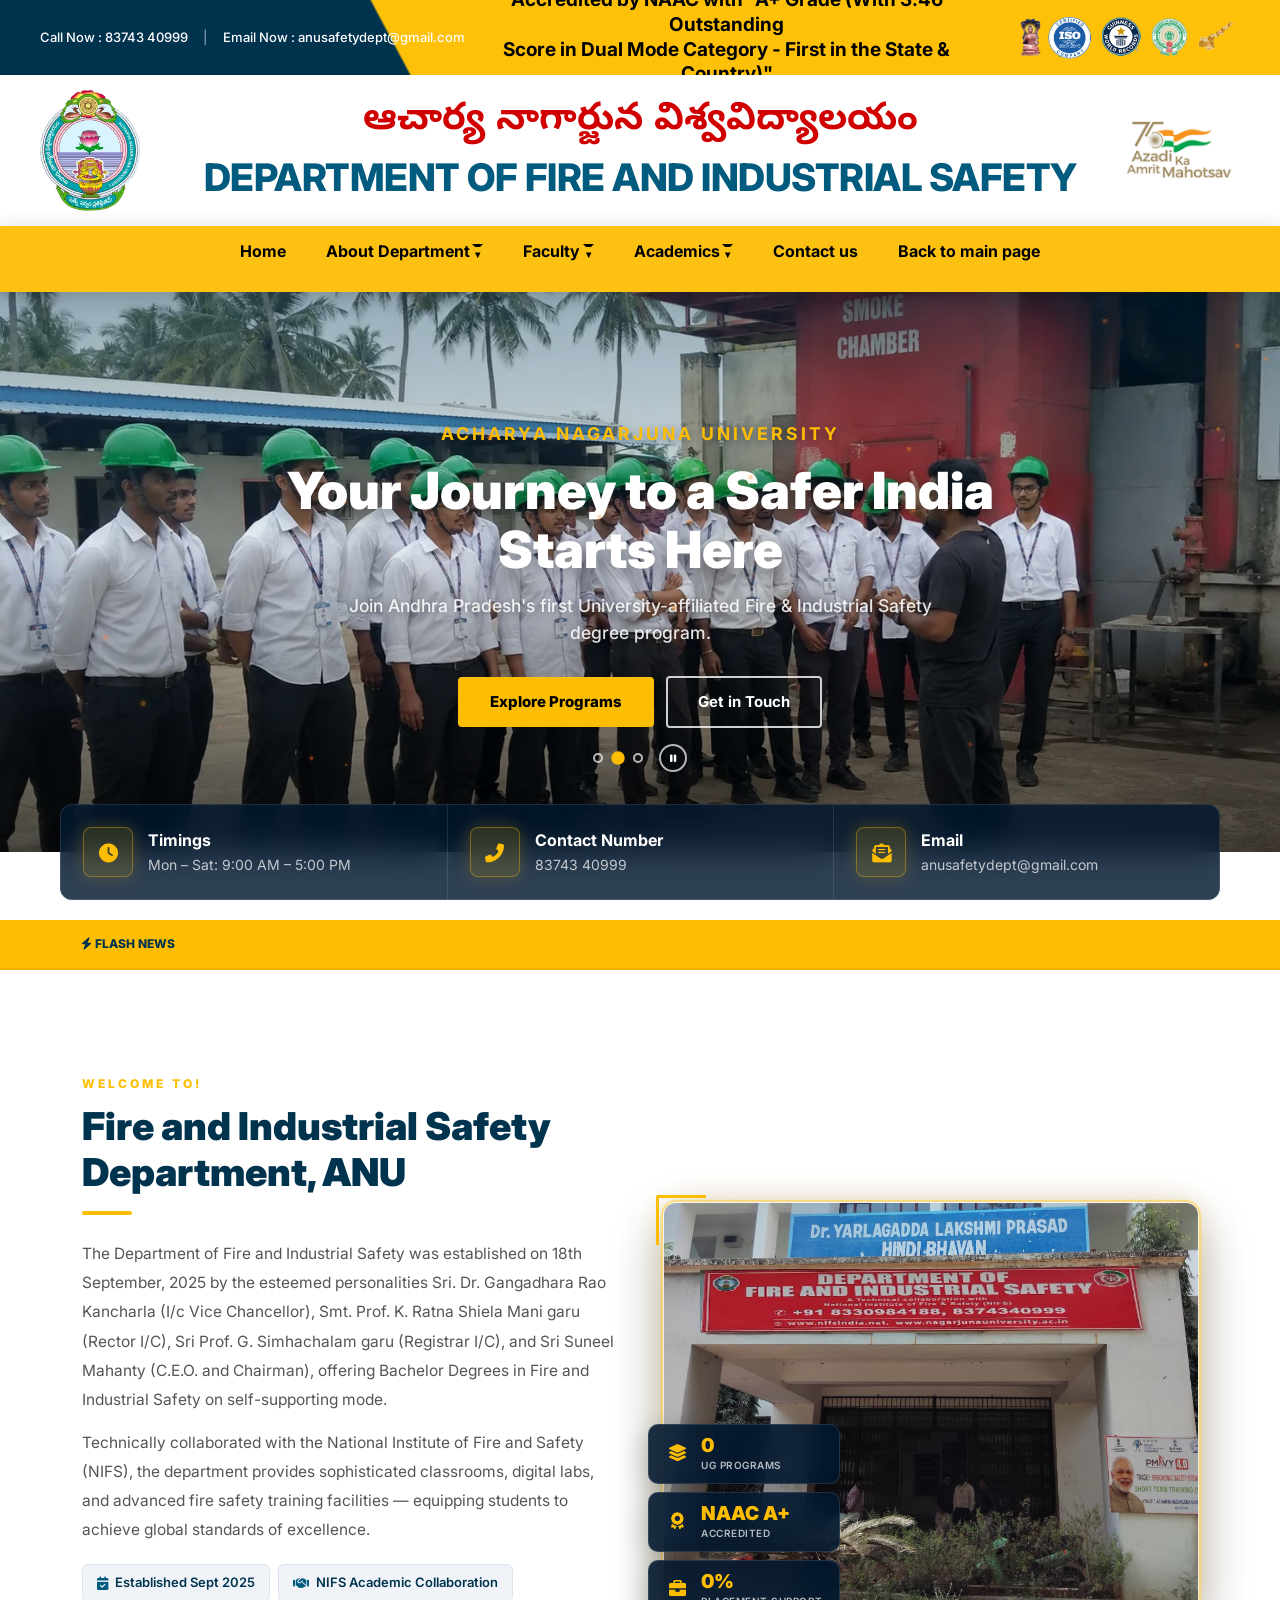
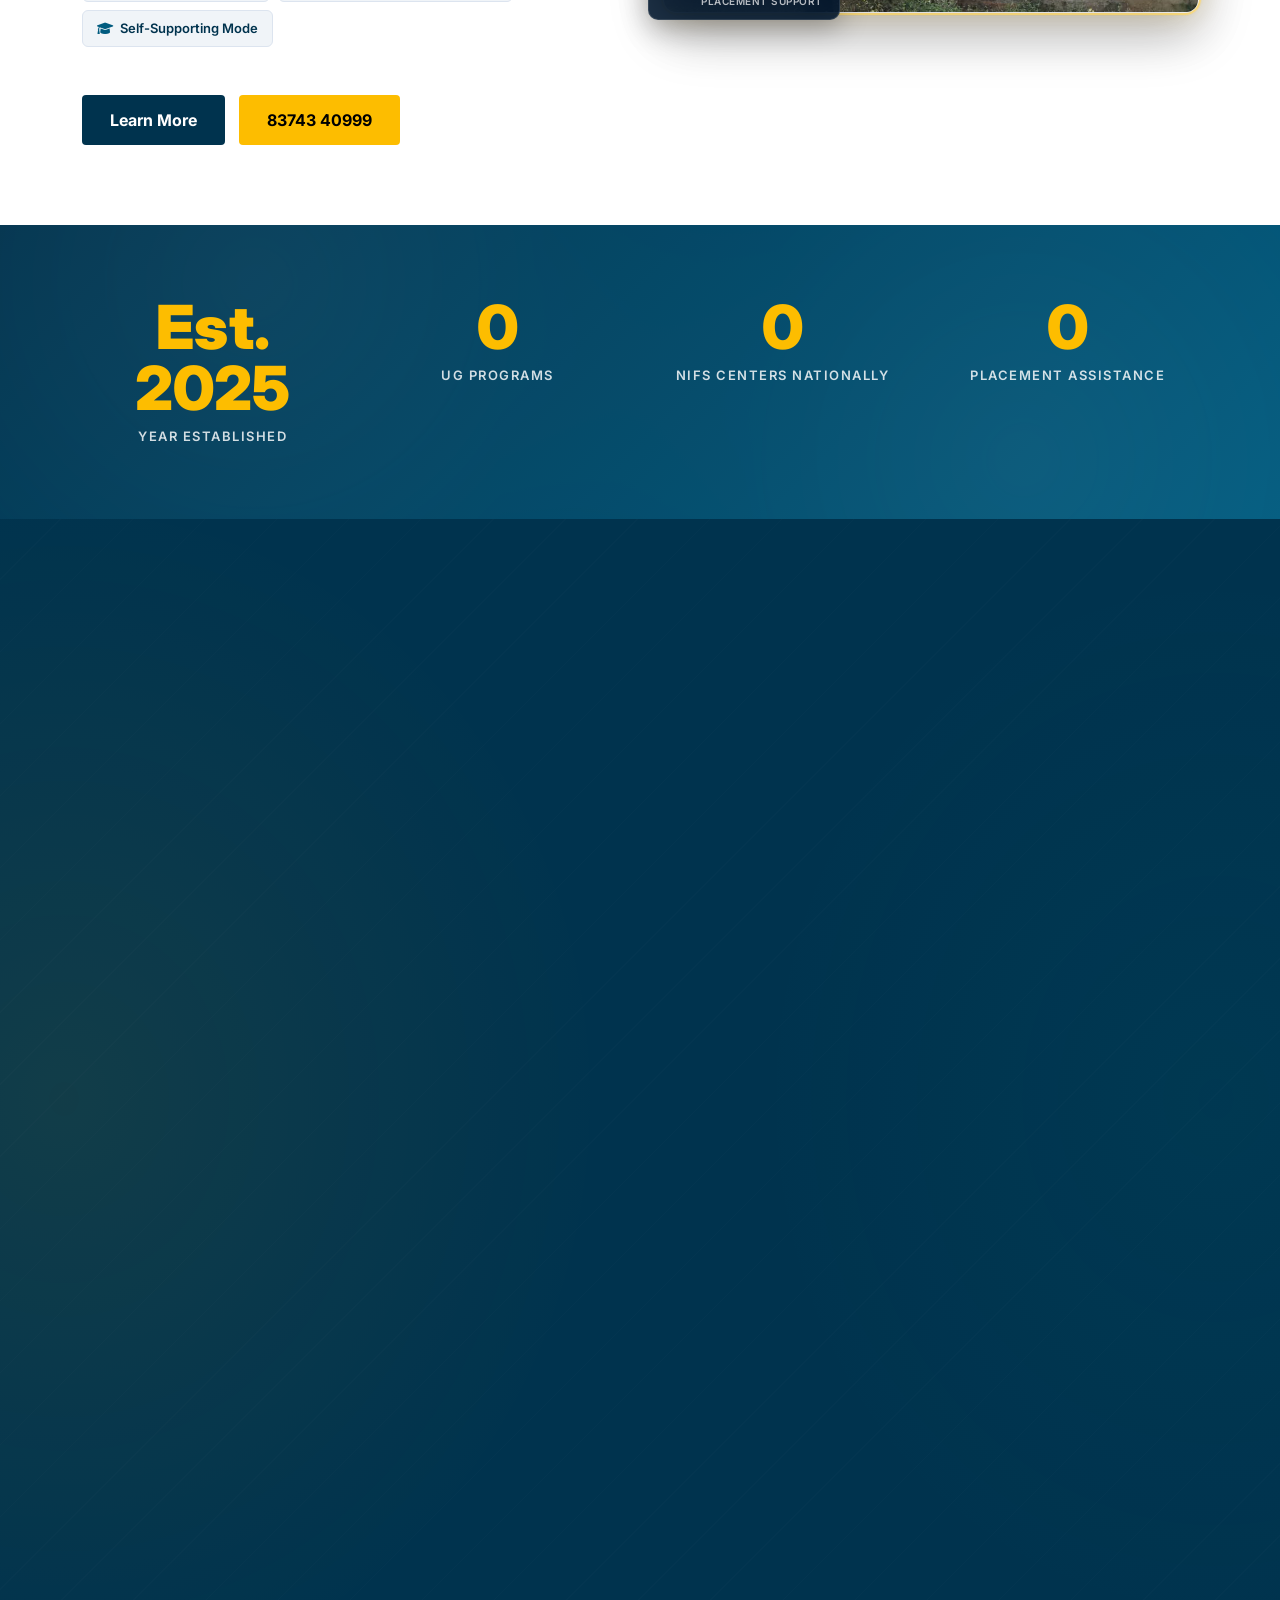
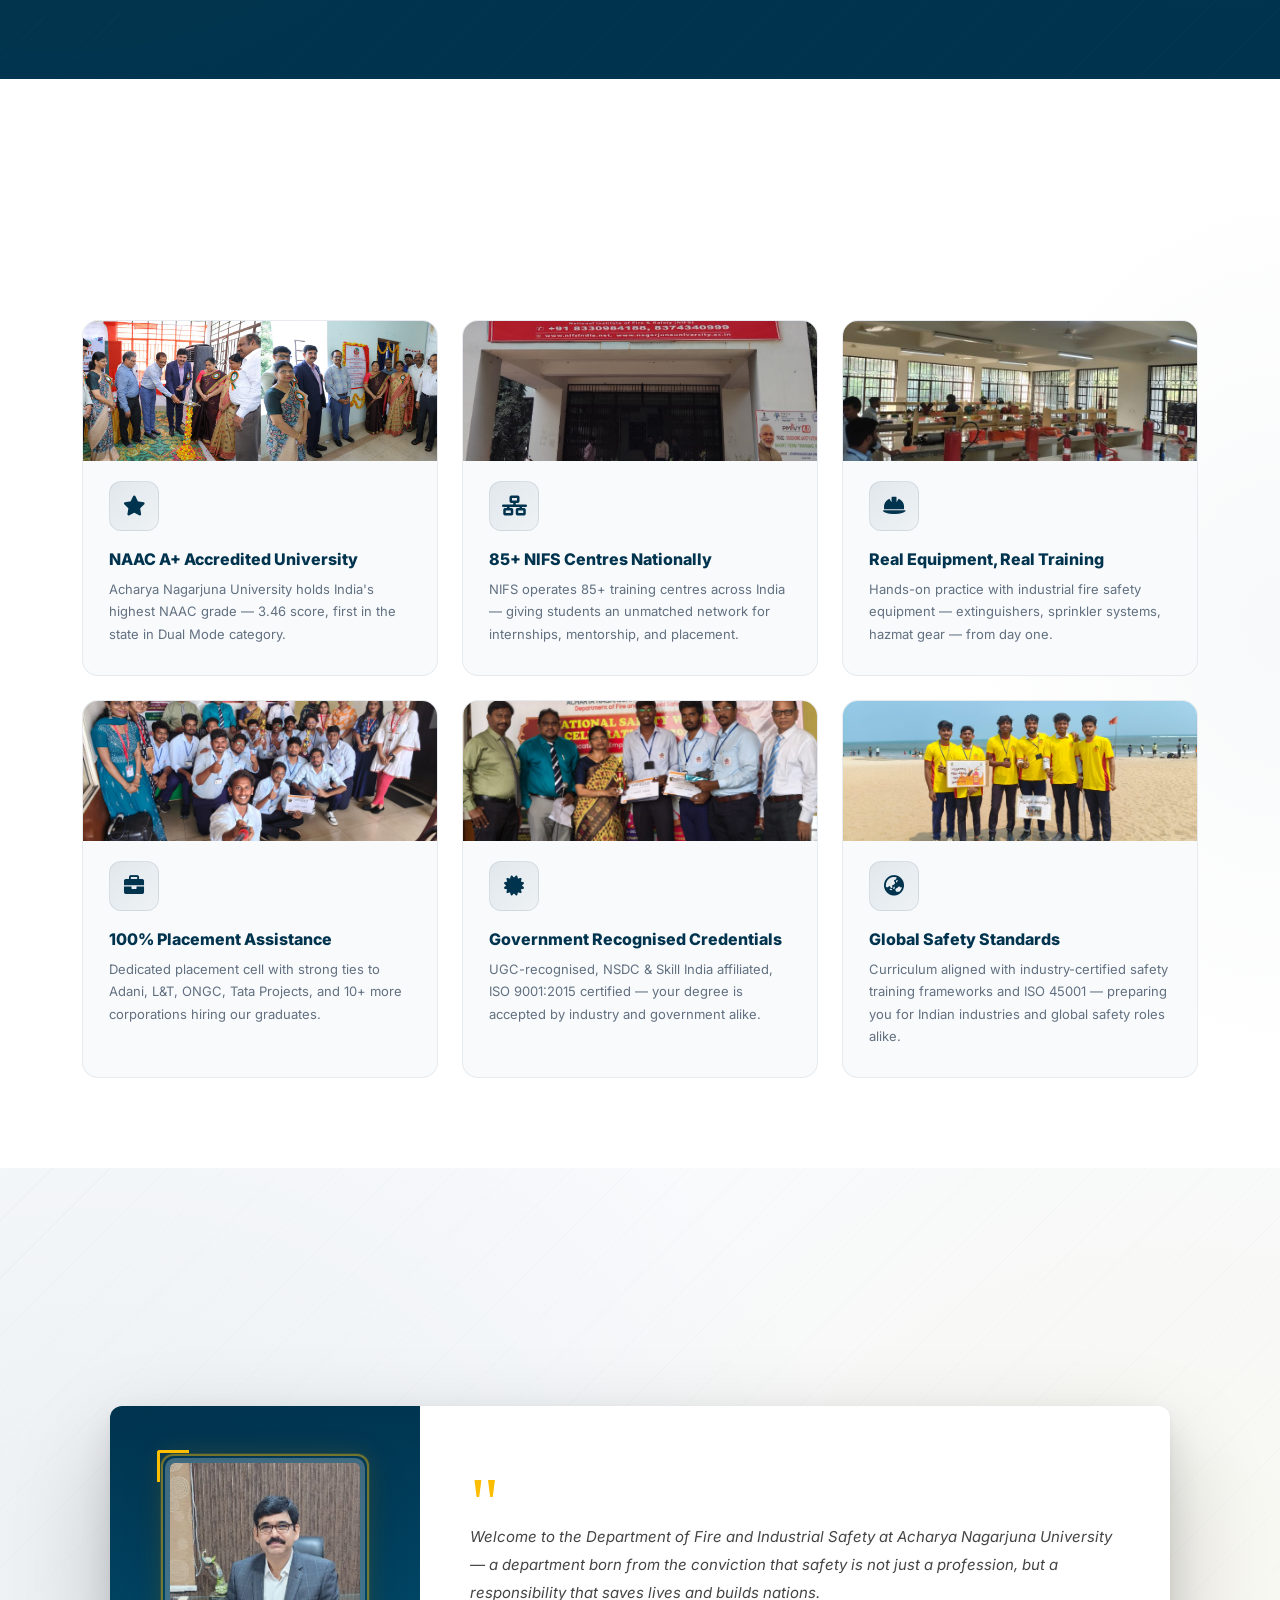
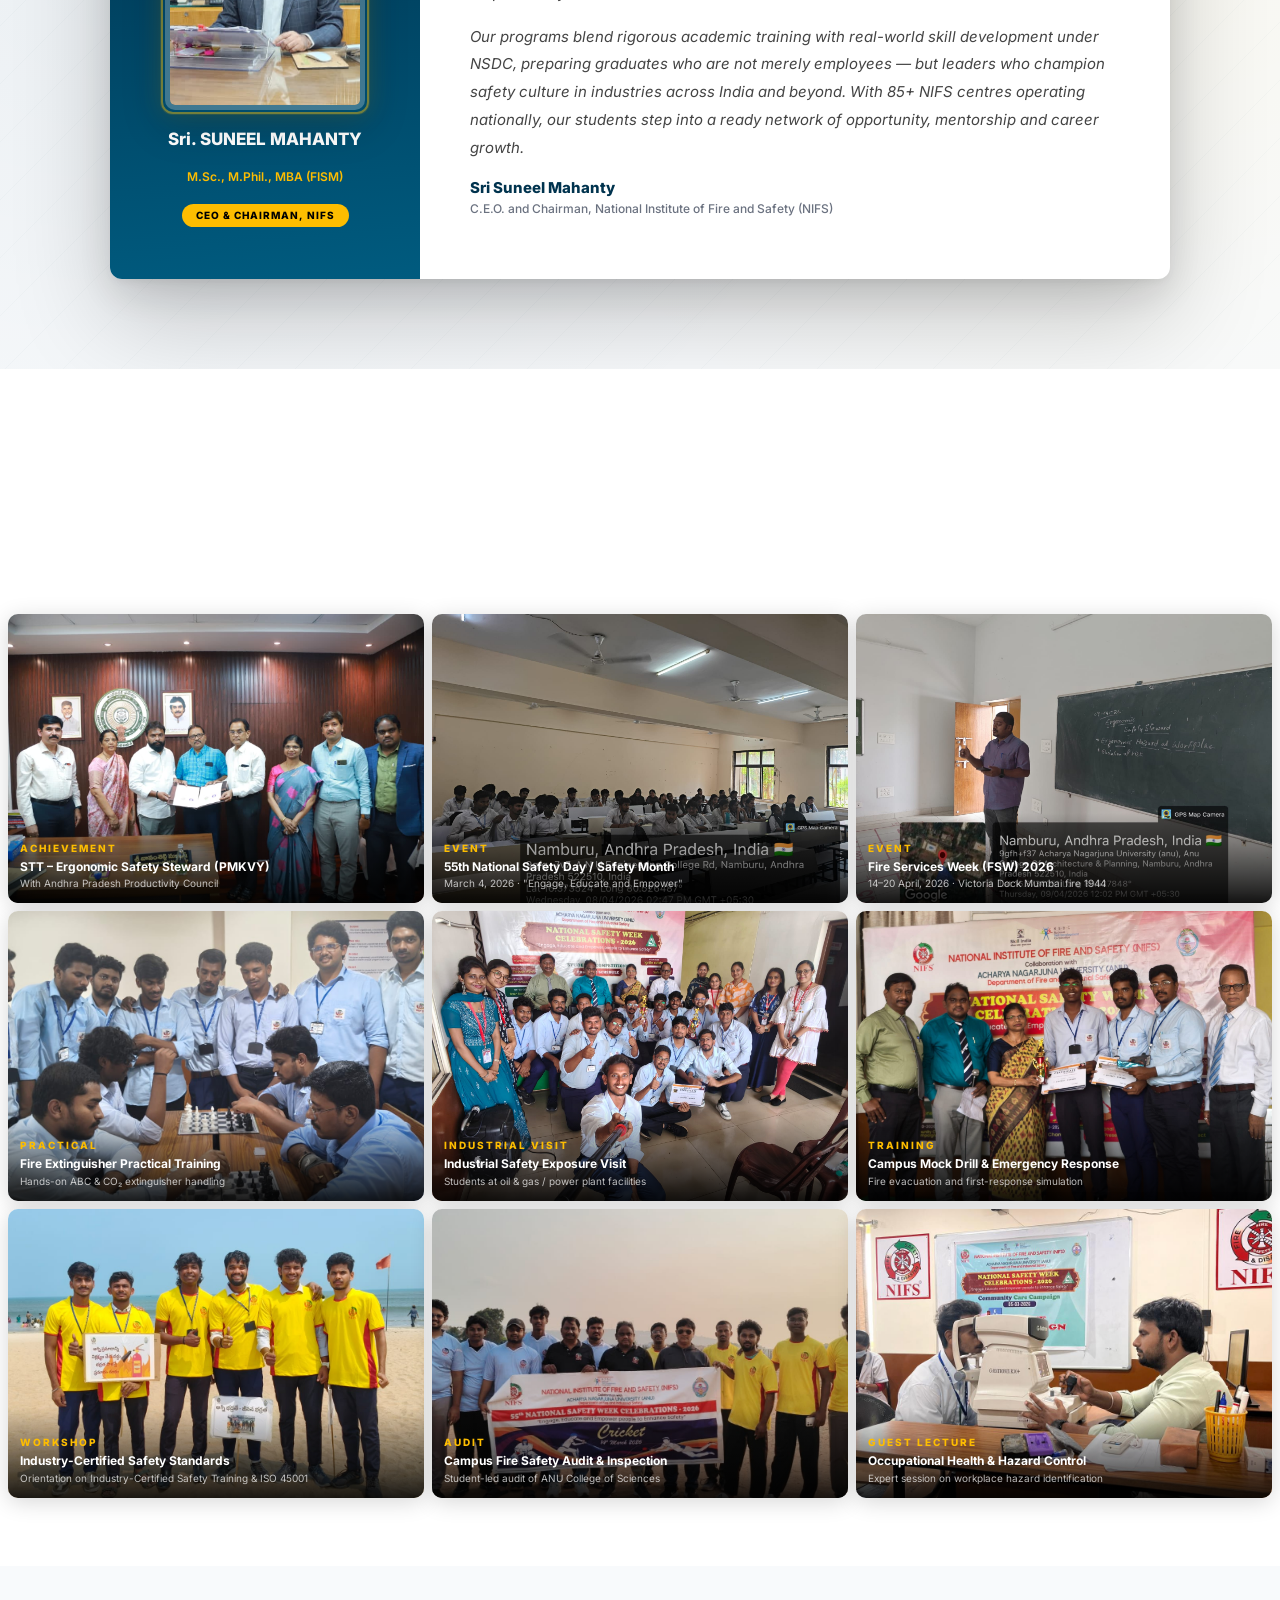
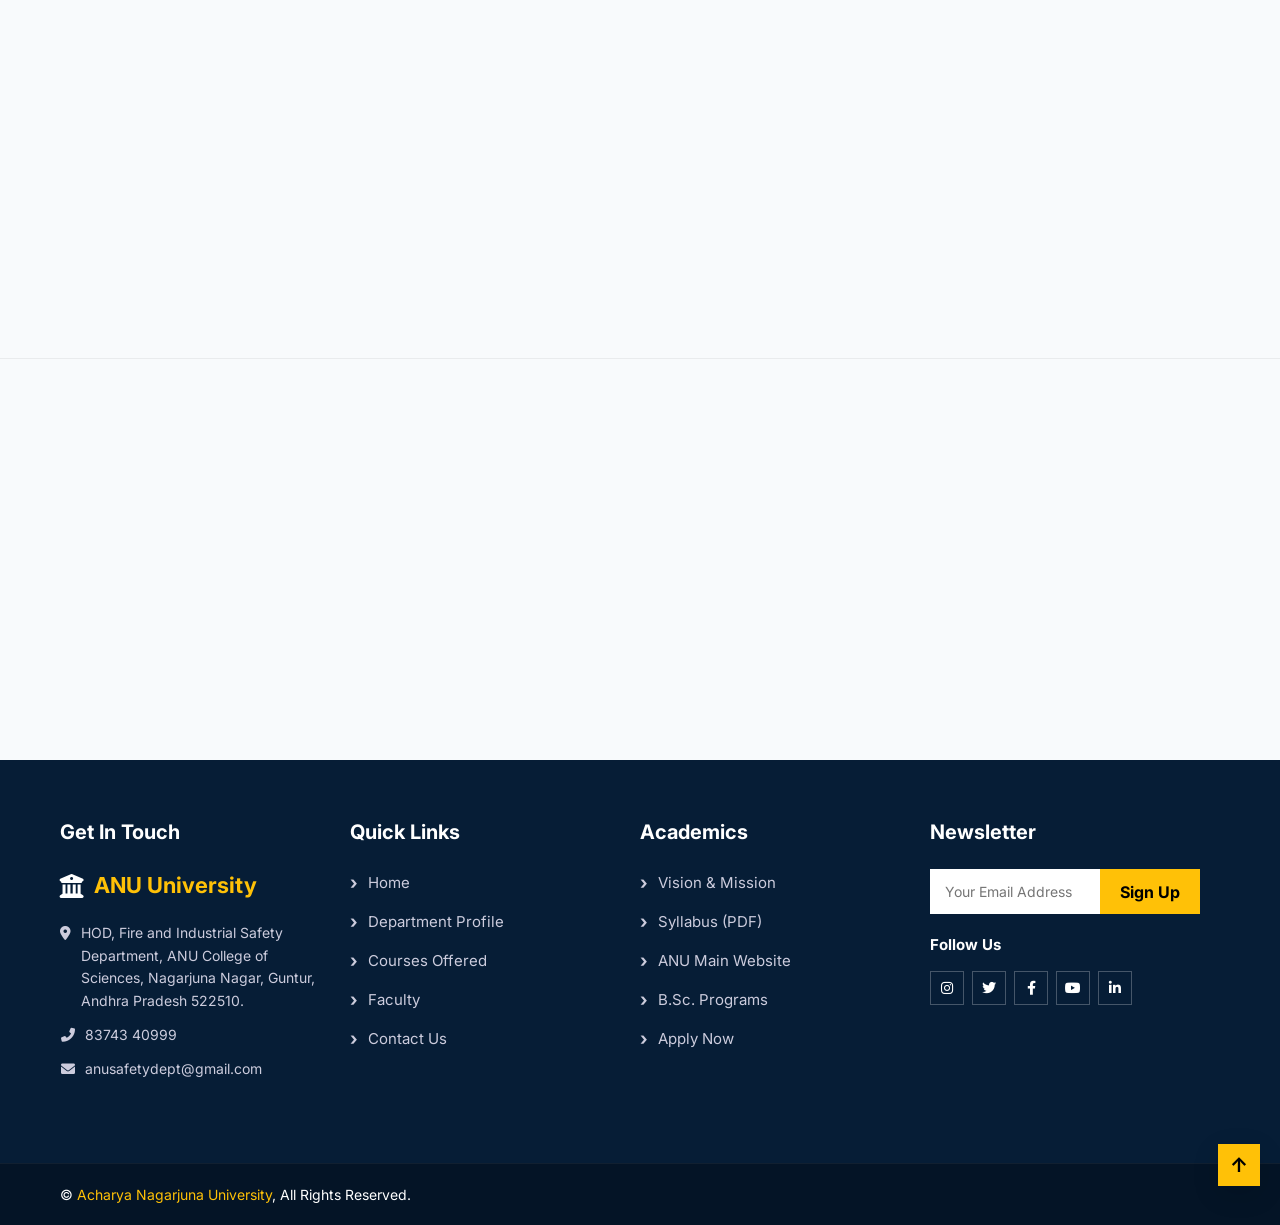
==== index.html @ 5d7094a4 "feat: wire 30 real company logos into recruiter trust wall - Added images/logos/ with 30 circular PN" ====
<!DOCTYPE html>
<html lang="en">
<head>
  <meta charset="UTF-8">
  <meta name="viewport" content="width=device-width,initial-scale=1">
  <link rel="icon" href="images/logo-anu.png" type="image/png">
  <link rel="canonical" href="https://nifs-nagarjuna-landing-page.vercel.app/">
  <title>ANU – Department of Fire and Industrial Safety</title>
  <meta name="description" content="Department of Fire and Industrial Safety, Acharya Nagarjuna University. B.Sc. programs in Fire and Industrial Safety. NAAC A+ accredited.">
  <meta property="og:type"        content="website">
  <meta property="og:url"         content="https://nifs-nagarjuna-landing-page.vercel.app/">
  <meta property="og:title"       content="ANU – Department of Fire and Industrial Safety">
  <meta property="og:description" content="B.Sc. & B.Sc.(Hons) programs in Fire and Industrial Safety. NAAC A+ accredited. 85+ NIFS centres. 100% Placement Assistance.">
  <meta property="og:image"       content="https://nifs-nagarjuna-landing-page.vercel.app/images/hero-1.png">
  <meta name="twitter:card"       content="summary_large_image">
  <meta name="twitter:title"      content="ANU – Department of Fire and Industrial Safety">
  <meta name="twitter:description"content="B.Sc. programs in Fire & Industrial Safety at Acharya Nagarjuna University. NAAC A+. 100% Placement.">
  <meta name="twitter:image"      content="https://nifs-nagarjuna-landing-page.vercel.app/images/hero-1.png">
  <link rel="preconnect" href="https://fonts.googleapis.com">
  <link rel="preconnect" href="https://fonts.gstatic.com" crossorigin>
  <link rel="stylesheet" href="https://fonts.googleapis.com/css2?family=Inter:wght@400;500;600;700;800;900&family=Noto+Sans+Telugu:wght@700&display=swap">
  <link rel="stylesheet" href="https://cdn.jsdelivr.net/npm/bootstrap@5.3.0/dist/css/bootstrap.min.css">
  <link rel="stylesheet" href="https://cdnjs.cloudflare.com/ajax/libs/font-awesome/6.0.0/css/all.min.css">
  <link rel="stylesheet" href="css/premium.css">
  <style>
    /* ── Hero ── */
    /* No overflow:hidden on section — viewport clips slides internally; cards float below */
    .hero-section{position:relative}
    .ember-canvas{position:absolute;inset:0;pointer-events:none;z-index:8}

    /* Hero 3D viewport */
    .hero-viewport{position:relative;height:560px;overflow:hidden;background:#00334e}
    .hero-slide{position:absolute;inset:0;overflow:hidden;will-change:transform,opacity}
    .hero-bg-wrap{position:absolute;inset:0;overflow:hidden}
    .hero-bg-img{width:100%;height:100%;object-fit:cover;display:block;will-change:transform}

    /* Ken Burns — CSS animation, restarts when .kb-active toggled */
    @keyframes kenBurns{from{transform:scale(1) translateZ(0)}to{transform:scale(1.06) translateZ(0)}}
    .hero-slide.kb-active .hero-bg-img{animation:kenBurns 6.5s ease-out forwards}
    @media(max-width:768px){@keyframes kenBurns{from{transform:scale(1) translateZ(0)}to{transform:scale(1.03) translateZ(0)}}}
    @media(prefers-reduced-motion:reduce){@keyframes kenBurns{from{transform:none}to{transform:none}}.hero-slide.kb-active .hero-bg-img{animation:none}}

    /* Overlays */
    .hero-overlay{position:absolute;inset:0;background:linear-gradient(to bottom,rgba(0,51,78,.38) 0%,rgba(0,51,78,.08) 45%,rgba(0,0,0,.65) 100%);z-index:2;pointer-events:none}

    /* Per-slide text */
    .hero-content{position:absolute;bottom:120px;left:50%;transform:translateX(-50%);width:min(90%,820px);text-align:center;z-index:10;will-change:transform,opacity}
    .hero-tagline{font-size:clamp(.85rem,2vw,1.1rem);font-weight:700;color:#fdbd00;letter-spacing:3px;text-transform:uppercase;margin-bottom:14px;text-shadow:0 2px 10px rgba(0,0,0,.4)}
    .hero-title{font-size:clamp(1.65rem,4.5vw,3.2rem);font-weight:900;color:#fff;line-height:1.15;text-shadow:0 4px 24px rgba(0,0,0,.55);margin-bottom:14px}
    .hero-subtext{font-size:clamp(.9rem,1.8vw,1.1rem);color:rgba(255,255,255,.88);margin-bottom:26px;text-shadow:0 2px 8px rgba(0,0,0,.4);font-weight:500;max-width:620px;margin-left:auto;margin-right:auto}
    .btn-hero-primary{background:var(--yellow);color:#000;font-weight:800;padding:14px 32px;border-radius:4px;font-size:15px;border:none;cursor:pointer;transition:background .3s,transform .2s;display:inline-block;margin:4px}
    .btn-hero-primary:hover{background:#ffd700;transform:translateY(-2px);color:#000}
    .btn-hero-outline{border:2px solid rgba(255,255,255,.8);color:#fff;font-weight:700;padding:13px 30px;border-radius:4px;font-size:15px;display:inline-block;transition:background .3s;margin:4px}
    .btn-hero-outline:hover{background:rgba(255,255,255,.15);color:#fff}

    /* Dot navigation */
    .hero-dots-wrap{position:absolute;bottom:80px;left:50%;transform:translateX(-50%);display:flex;gap:10px;z-index:12;align-items:center}
    .hero-dot{width:10px;height:10px;border-radius:50%;border:2px solid rgba(255,255,255,.7);background:transparent;padding:0;cursor:pointer;transition:background .25s,transform .25s,border-color .25s}
    .hero-dot.active{background:#fdbd00;border-color:#fdbd00;transform:scale(1.35)}
    /* Pause/play button */
    .hero-pause-btn{width:28px;height:28px;border-radius:50%;border:2px solid rgba(255,255,255,.7);background:transparent;color:#fff;font-size:10px;display:flex;align-items:center;justify-content:center;cursor:pointer;padding:0;margin-left:6px;transition:border-color .25s,background .25s}
    .hero-pause-btn:hover{border-color:#fdbd00;background:rgba(253,189,0,.2)}

    @media(max-width:768px){
      .hero-viewport{height:420px}
      .hero-content{bottom:90px}
      .hero-dots-wrap{bottom:56px}
    }
    @media(max-width:480px){
      .hero-viewport{height:360px}
      .hero-content{bottom:76px}
    }

    /* Info cards — glassmorphism float strip */
    .info-cards-wrap{
      position:absolute;bottom:0;left:50%;transform:translate(-50%,50%);
      z-index:20;width:100%;max-width:1200px;padding:0 20px;
    }
    .info-card{
      background:rgba(0,22,46,.82);
      backdrop-filter:blur(16px);-webkit-backdrop-filter:blur(16px);
      border:1px solid rgba(255,255,255,.11);border-right:none;
      padding:20px 22px;height:96px;display:flex;align-items:center;
      color:#fff;
      transition:background var(--transition),transform var(--transition),box-shadow var(--transition);
    }
    .col-md-4:first-child .info-card{border-radius:12px 0 0 12px}
    .col-md-4:last-child  .info-card{border-radius:0 12px 12px 0;border-right:1px solid rgba(255,255,255,.11)}
    .info-card:hover{background:rgba(0,40,80,.9);transform:translateY(-5px);box-shadow:0 14px 40px rgba(0,0,0,.35)}
    .info-icon{
      background:rgba(253,189,0,.14);border:1px solid rgba(253,189,0,.35);
      color:var(--yellow);font-size:19px;width:50px;height:50px;
      display:flex;align-items:center;justify-content:center;
      border-radius:8px;flex-shrink:0;margin-right:15px;
      box-shadow:0 0 16px rgba(253,189,0,.22);
    }
    .info-card strong{color:#fff;font-weight:700}
    .info-card .text-muted{color:rgba(255,255,255,.72)!important}

    /* Flash news — margin clears the glassmorphism cards floating 50% below hero (96px / 2 + 20px gap) */
    .flash-bar{background:var(--yellow);padding:12px 0;border-bottom:2px solid rgba(0,0,0,.07);margin-top:68px}
    .flash-label{font-weight:800;font-size:12px;text-transform:uppercase;color:var(--navy);white-space:nowrap;margin-right:18px}
    .flash-scroller{flex:1;overflow:hidden}
    .flash-text{display:inline-block;font-weight:600;color:#000;padding-left:100%;animation:marquee 28s linear infinite;white-space:nowrap}
    .flash-scroller:hover .flash-text{animation-play-state:paused;cursor:pointer}
    @keyframes marquee{0%{transform:translateX(0)}100%{transform:translateX(-100%)}}

    /* Welcome */
    .welcome-section{padding:100px 0 80px}
    .welcome-img-wrap{position:relative}

    /* Image frame — yellow glow border + L-shaped corner accent */
    .welcome-img-frame{position:relative;border-radius:14px;display:block;will-change:transform}
    .welcome-img-frame::before{
      content:'';position:absolute;inset:-3px;border-radius:16px;
      border:2px solid rgba(253,189,0,.48);
      box-shadow:0 0 0 1px rgba(253,189,0,.1),0 0 28px rgba(253,189,0,.16),0 18px 52px rgba(0,0,0,.2);
      pointer-events:none;z-index:2;
    }
    .welcome-img-frame::after{
      content:'';position:absolute;top:-8px;left:-8px;
      width:50px;height:50px;
      border-top:3px solid var(--yellow);border-left:3px solid var(--yellow);
      border-radius:3px 0 0 0;pointer-events:none;z-index:3;
    }
    .welcome-img-frame img{width:100%;border-radius:12px;display:block;box-shadow:0 20px 60px rgba(0,0,0,.16);position:relative;z-index:1}

    /* Floating stat cluster — glassmorphism, bottom-left of image */
    .welcome-stats-cluster{position:absolute;bottom:-8px;left:-16px;display:flex;flex-direction:column;gap:8px;z-index:10}
    .ws-stat{
      background:rgba(0,22,46,.88);
      backdrop-filter:blur(16px);-webkit-backdrop-filter:blur(16px);
      border:1px solid rgba(255,255,255,.12);border-radius:10px;
      padding:10px 16px;display:flex;align-items:center;gap:12px;
      min-width:192px;box-shadow:0 8px 28px rgba(0,0,0,.28);
    }
    .ws-stat-icon{font-size:17px;color:var(--yellow);width:24px;text-align:center;flex-shrink:0}
    .ws-stat-num{font-size:1.2rem;font-weight:900;color:var(--yellow);line-height:1.1}
    .ws-stat-label{font-size:10px;color:rgba(255,255,255,.7);font-weight:600;text-transform:uppercase;letter-spacing:.5px;margin-top:2px}

    /* Fact chips */
    .fact-chips{display:flex;flex-wrap:wrap;gap:8px;margin:20px 0 24px}
    .fact-chip{
      display:flex;align-items:center;gap:7px;
      background:#f0f4f8;border:1px solid #dce4ef;border-radius:6px;
      padding:8px 14px;font-size:13px;font-weight:600;color:var(--navy);
    }
    .fact-chip i{color:var(--teal);font-size:13px}

    /* Buttons — box-shadow glow on hover */
    .btn-navy{background:var(--navy);color:#fff;font-weight:700;padding:13px 28px;border-radius:4px;border:none;cursor:pointer;transition:background .3s,transform .2s,box-shadow .3s;display:inline-block;margin-top:24px;margin-right:10px}
    .btn-navy:hover{background:var(--teal);transform:translateY(-2px);color:#fff;box-shadow:0 8px 24px rgba(0,51,78,.35)}
    .btn-yellow{background:var(--yellow);color:#000;font-weight:700;padding:13px 28px;border-radius:4px;border:none;cursor:pointer;transition:background .3s,transform .2s,box-shadow .3s;display:inline-block;margin-top:24px}
    .btn-yellow:hover{background:#ffd700;transform:translateY(-2px);box-shadow:0 8px 24px rgba(253,189,0,.45)}

    /* Stats */
    .stats-section{background:linear-gradient(135deg,var(--navy) 0%,var(--teal) 100%);padding:72px 0;position:relative;overflow:hidden}
    .stats-bg{position:absolute;inset:0;opacity:.05;background-image:radial-gradient(circle at 20% 20%,#fff 0,transparent 50%),radial-gradient(circle at 80% 80%,#fff 0,transparent 50%)}
    .stat-card{text-align:center;position:relative;z-index:2;padding:0 10px}
    .stat-number{font-size:clamp(2.4rem,5vw,3.8rem);font-weight:900;color:var(--yellow);line-height:1;margin-bottom:8px;will-change:transform}
    .stat-label{color:rgba(255,255,255,.82);font-size:13px;font-weight:600;text-transform:uppercase;letter-spacing:1.5px}

    /* Chairman */
    .chairman-section{padding:90px 0;background:var(--light);position:relative;overflow:hidden}
    .chairman-section::before{
      content:'';position:absolute;inset:0;pointer-events:none;z-index:0;
      background:
        repeating-linear-gradient(-45deg,transparent,transparent 40px,rgba(0,51,78,.022) 40px,rgba(0,51,78,.022) 41px),
        radial-gradient(ellipse 60% 80% at 8% 50%,rgba(0,51,78,.052) 0%,transparent 100%),
        radial-gradient(ellipse 55% 70% at 92% 50%,rgba(253,189,0,.042) 0%,transparent 100%);
    }
    .chairman-section .container{position:relative;z-index:1}
    .chairman-card{background:#fff;border-radius:var(--radius);box-shadow:0 40px 100px rgba(0,0,0,.2),0 16px 40px rgba(0,0,0,.1),0 4px 10px rgba(0,0,0,.05);overflow:hidden;display:flex;align-items:stretch;max-width:1060px;margin:0 auto;will-change:transform}
    .chairman-img-col{flex:0 0 310px;background:linear-gradient(175deg,var(--navy) 0%,var(--teal) 100%);display:flex;flex-direction:column;align-items:center;justify-content:center;padding:52px 36px;gap:18px;text-align:center}
    .chairman-img-col img{width:200px;height:252px;object-fit:cover;object-position:top center;border:5px solid rgba(255,255,255,.25);border-radius:10px;display:block;position:relative;z-index:1}
    /* Photo glow frame — consistent with welcome-img-frame treatment */
    .chairman-photo-frame{position:relative;display:inline-block}
    .chairman-photo-frame::before{content:'';position:absolute;inset:-4px;border-radius:12px;border:2px solid rgba(253,189,0,.45);box-shadow:0 0 0 1px rgba(253,189,0,.10),0 0 24px rgba(253,189,0,.14),0 12px 40px rgba(0,0,0,.18);pointer-events:none;z-index:2}
    .chairman-photo-frame::after{content:'';position:absolute;top:-8px;left:-8px;width:32px;height:32px;border-top:3px solid var(--yellow);border-left:3px solid var(--yellow);border-radius:3px 0 0 0;pointer-events:none;z-index:3}
    .chairman-name{color:#fff;font-weight:800;font-size:17px;line-height:1.3}
    .chairman-creds{color:var(--yellow);font-size:12px;font-weight:600}
    /* Badge — shimmer plays once on entry */
    .chairman-role{background:var(--yellow);color:#000;font-size:10px;font-weight:800;text-transform:uppercase;letter-spacing:1px;padding:4px 14px;border-radius:20px;position:relative;overflow:hidden}
    @keyframes chairBadgeShimmer{0%{transform:translateX(-220%)}100%{transform:translateX(320%)}}
    .chairman-role::after{content:'';position:absolute;top:0;left:0;width:45%;height:100%;background:linear-gradient(90deg,transparent,rgba(255,255,255,.65),transparent);transform:translateX(-220%);pointer-events:none}
    .chairman-role.shimmer-play::after{animation:chairBadgeShimmer .8s ease-out forwards}
    @media(prefers-reduced-motion:reduce){.chairman-role::after,.chairman-role.shimmer-play::after{display:none}}
    .chairman-text-col{padding:52px 50px;display:flex;flex-direction:column;justify-content:center}
    .quote-mark{font-size:72px;line-height:1;color:var(--yellow);font-family:Georgia,serif;margin-bottom:-16px;display:block}
    .chairman-message{font-size:15px;line-height:1.85;color:#444;font-style:italic;margin-bottom:16px}
    .chairman-sig{font-weight:800;color:var(--navy);font-size:15px}
    .chairman-sig small{font-weight:500;color:var(--muted);font-size:12px;display:block}

    /* Animated Gallery — 3D scroll-driven grid */
    .gallery-section{padding:90px 0 60px;background:#fff;overflow:hidden}
    .ag-scroll-wrap{position:relative;width:100%}
    .ag-sticky{
      height:100vh;width:100%;
    }
    .ag-grid{
      display:grid;grid-template-columns:repeat(3,1fr);gap:8px;
      width:100%;height:100%;will-change:transform;
      padding:8px;box-sizing:border-box;
    }
    .ag-col{display:flex;flex-direction:column;gap:8px;will-change:transform;height:100%}
    .ag-card{
      position:relative;overflow:hidden;border-radius:10px;flex:1;
      cursor:pointer;box-shadow:0 4px 22px rgba(0,0,0,.16);
    }
    .ag-card img{width:100%;height:100%;object-fit:cover;display:block;position:absolute;inset:0;transition:transform .45s ease}
    .ag-card:hover img{transform:scale(1.06)}
    .gallery-caption-bar{position:absolute;bottom:0;left:0;right:0;background:linear-gradient(to top,rgba(0,0,0,.88) 0%,transparent 100%);padding:28px 12px 12px;color:#fff}
    .ev-tag{font-size:10px;font-weight:800;text-transform:uppercase;letter-spacing:2px;color:var(--yellow);margin-bottom:3px;display:block}
    .ev-title{font-size:12px;font-weight:700;line-height:1.3}
    .ev-date{font-size:10px;opacity:.72;margin-top:2px}

    /* Recruiters Trust Wall */
    .recruiters-section{padding:80px 0 72px;background:var(--light);overflow:hidden}
    /* Full-width marquee strip with edge-fade masks */
    .rq-marquee-wrap{
      position:relative;margin-top:44px;overflow:hidden;
      mask-image:linear-gradient(to right,transparent 0%,#000 7%,#000 93%,transparent 100%);
      -webkit-mask-image:linear-gradient(to right,transparent 0%,#000 7%,#000 93%,transparent 100%);
    }
    .rq-track{display:flex;gap:24px;padding:14px 0;width:max-content}
    .rq-track.rq-scrolling{animation:rq-scroll 38s linear infinite}
    .rq-track.rq-paused{animation-play-state:paused!important}
    @keyframes rq-scroll{from{transform:translateX(0)}to{transform:translateX(-50%)}}
    /* Hover-pause — desktop (hover-capable) devices only */
    @media(hover:hover){.rq-marquee-wrap:hover .rq-track{animation-play-state:paused}}
    /* Logo card — circular */
    .rq-card{
      flex-shrink:0;display:flex;align-items:center;justify-content:center;
      width:110px;height:110px;background:#fff;border-radius:50%;
      border:1px solid rgba(0,0,0,.07);box-shadow:0 2px 12px rgba(0,0,0,.08);
      padding:0;overflow:hidden;
      transition:box-shadow .3s,transform .3s;
    }
    @media(hover:hover){
      .rq-card:hover{box-shadow:0 8px 28px rgba(0,0,0,.15);transform:translateY(-4px)}
      .rq-card:hover img{filter:grayscale(0%);opacity:1}
      .rq-card:hover .rq-ph-initials{color:var(--navy)}
      .rq-card:hover .rq-ph-name{color:var(--teal)}
    }
    /* Real logo image — grayscale + dim by default */
    .rq-card img{
      width:100%;height:100%;
      object-fit:contain;display:block;
      filter:grayscale(100%);opacity:.6;
      transition:filter .35s,opacity .35s;
    }
    /* Placeholder — rendered when logo path is empty */
    .rq-ph{display:flex;flex-direction:column;align-items:center;gap:4px;width:100%}
    .rq-ph-initials{
      font-size:15px;font-weight:900;color:#607d8b;
      letter-spacing:.5px;line-height:1.1;text-align:center;
      transition:color .3s;
    }
    .rq-ph-name{
      font-size:8.5px;font-weight:700;color:#94a3b8;text-align:center;
      line-height:1.3;text-transform:uppercase;letter-spacing:.5px;
      transition:color .3s;
    }
    /* Reduced-motion: static centered grid, clones hidden */
    @media(prefers-reduced-motion:reduce){
      .rq-track{animation:none!important;width:auto;flex-wrap:wrap;justify-content:center;gap:12px;padding:8px 20px}
      .rq-card--clone{display:none!important}
    }
    @media(max-width:768px){
      .rq-card{width:112px;height:66px;padding:8px 10px;border-radius:10px}
      .rq-track{gap:10px;padding:10px 0}
      .rq-ph-initials{font-size:12px}
      .rq-ph-name{font-size:7.5px}
    }

    /* ─── Certify Section — Upgraded ─── */
    .certify-section{padding:72px 0;background:var(--light);border-top:1px solid rgba(0,0,0,.06)}
    .certify-grid{display:flex;flex-wrap:wrap;justify-content:center;gap:14px;margin-top:40px}
    .certify-card{display:flex;align-items:center;gap:10px;background:#fff;border:1.5px solid rgba(0,51,78,.08);padding:14px 22px;border-radius:12px;font-weight:700;font-size:13px;color:var(--navy);box-shadow:0 2px 8px rgba(0,0,0,.05);transition:border-color .25s,box-shadow .25s,transform .25s}
    .certify-card:hover{border-color:var(--yellow);box-shadow:0 6px 20px rgba(253,189,0,.2);transform:translateY(-3px)}
    .certify-card i{font-size:15px;color:var(--teal)}
    .certify-card.featured{background:linear-gradient(135deg,var(--navy),#005a7a);color:#fff;border-color:transparent;box-shadow:0 8px 28px rgba(0,51,78,.3);padding:16px 28px;font-size:14px}
    .certify-card.featured i{color:var(--yellow)}
    .certify-card.featured:hover{box-shadow:0 14px 40px rgba(0,51,78,.4);transform:translateY(-4px)}

    /* ─── Scroll Progress Bar ─── */
    .scroll-prog{position:fixed;top:0;left:0;height:3px;width:0%;z-index:99999;background:linear-gradient(90deg,var(--navy) 0%,var(--yellow) 50%,var(--teal) 100%);pointer-events:none;will-change:width}

    /* ─── Directional Nav ─── */
    .navigation-bar{transition:transform .36s cubic-bezier(.4,0,.2,1),background .3s,box-shadow .3s}
    .navigation-bar.nav-hidden{transform:translateY(-100%)}

    /* ─── Programs Section ─── */
    .programs-section{padding:96px 0;background:var(--navy);position:relative;overflow:hidden}
    .programs-section::before{
      content:'';position:absolute;inset:0;pointer-events:none;
      background:
        radial-gradient(ellipse 65% 80% at 5% 50%,rgba(253,189,0,.07) 0%,transparent 65%),
        radial-gradient(ellipse 55% 70% at 95% 50%,rgba(0,153,153,.05) 0%,transparent 65%),
        repeating-linear-gradient(-45deg,transparent,transparent 50px,rgba(255,255,255,.013) 50px,rgba(255,255,255,.013) 51px);
    }
    .programs-section .container{position:relative;z-index:1}
    .programs-section .section-overline{color:rgba(253,189,0,.8)}
    .programs-section .section-title{color:#fff}
    .programs-section .section-divider.center{background:var(--yellow)}
    /* prog card image header — card padding is 0 38px 44px so image bleeds to inner border edges */
    .prog-img-wrap{margin:0 -38px 28px;height:200px;overflow:hidden;position:relative;flex-shrink:0}
    .prog-img-wrap img{width:100%;height:100%;object-fit:cover;display:block;transition:transform .55s ease}
    .prog-img-wrap::after{content:'';position:absolute;bottom:0;left:0;right:0;height:80px;background:linear-gradient(to top,rgba(3,18,35,1) 0%,transparent 100%)}
    .prog-card:hover .prog-img-wrap img{transform:scale(1.05)}
    /* whyus card image header — card padding is 30px 26px so bleed -30px top -26px sides */
    .whyus-img-wrap{margin:-30px -26px 20px;height:140px;overflow:hidden;flex-shrink:0}
    .whyus-img-wrap img{width:100%;height:100%;object-fit:cover;display:block;transition:transform .5s ease}
    .whyus-card:hover .whyus-img-wrap img{transform:scale(1.06)}
    .prog-card{background:rgba(3,18,35,.85);border:1px solid rgba(255,255,255,.1);border-radius:20px;padding:0 38px 44px;height:100%;position:relative;overflow:hidden;will-change:transform;transition:border-color .35s,box-shadow .35s;display:flex;flex-direction:column}
    .prog-card::after{content:'';position:absolute;inset:0;border-radius:20px;background:linear-gradient(135deg,rgba(253,189,0,.07) 0%,transparent 55%);opacity:0;transition:opacity .4s;pointer-events:none}
    .prog-card:hover{border-color:rgba(253,189,0,.35);box-shadow:0 28px 72px rgba(0,0,0,.5)}
    .prog-card:hover::after{opacity:1}
    .prog-card>.prog-icon,.prog-card>.prog-type,.prog-card>.prog-title,.prog-card>.prog-sub,.prog-card>.prog-features,.prog-card>.prog-ctas{padding-left:0;padding-right:0}
    .prog-img-wrap~.prog-icon{margin-top:28px}
    .prog-icon{width:60px;height:60px;border-radius:14px;margin-bottom:24px;background:rgba(253,189,0,.1);border:1px solid rgba(253,189,0,.22);display:flex;align-items:center;justify-content:center;font-size:24px;color:var(--yellow)}
    .prog-type{display:inline-block;background:rgba(253,189,0,.12);color:rgba(253,189,0,.9);font-size:10px;font-weight:800;text-transform:uppercase;letter-spacing:1.8px;padding:4px 12px;border-radius:20px;margin-bottom:16px}
    .prog-title{font-size:1.5rem;font-weight:900;color:#fff;line-height:1.2;margin-bottom:8px}
    .prog-sub{color:rgba(255,255,255,.45);font-size:12.5px;font-weight:600;margin-bottom:24px;letter-spacing:.3px}
    .prog-features{list-style:none;padding:24px 0 0;margin:0 0 36px;display:flex;flex-direction:column;gap:11px;border-top:1px solid rgba(255,255,255,.07)}
    .prog-features li{display:flex;align-items:center;gap:10px;color:rgba(255,255,255,.75);font-size:13.5px;font-weight:500}
    .prog-features li i{color:var(--yellow);font-size:11px;width:14px;flex-shrink:0}
    .prog-ctas{display:flex;flex-wrap:wrap;gap:10px;align-items:center}
    .btn-prog{display:inline-flex;align-items:center;gap:7px;background:var(--yellow);color:#000;font-weight:800;font-size:13.5px;padding:12px 24px;border-radius:8px;text-decoration:none;transition:background .25s,transform .2s,box-shadow .25s}
    .btn-prog:hover{background:#ffd700;transform:translateY(-2px);box-shadow:0 8px 24px rgba(253,189,0,.4);color:#000}
    .btn-prog-ghost{display:inline-flex;align-items:center;gap:7px;background:transparent;color:rgba(255,255,255,.75);font-weight:700;font-size:13px;padding:11px 20px;border-radius:8px;border:1px solid rgba(255,255,255,.2);text-decoration:none;transition:border-color .25s,background .25s,color .25s}
    .btn-prog-ghost:hover{border-color:rgba(255,255,255,.5);background:rgba(255,255,255,.06);color:#fff}

    /* ─── Why Choose Us ─── */
    .whyus-section{padding:90px 0;background:#fff;position:relative;overflow:hidden}
    .whyus-section::before{content:'';position:absolute;top:0;right:0;width:45%;height:100%;background:radial-gradient(ellipse 80% 60% at 100% 50%,rgba(0,51,78,.033) 0%,transparent 70%);pointer-events:none}
    .whyus-grid{display:grid;grid-template-columns:repeat(3,1fr);gap:24px;margin-top:52px;position:relative;z-index:1}
    .whyus-card{padding:30px 26px;border-radius:16px;background:var(--light);border:1px solid rgba(0,51,78,.07);position:relative;overflow:hidden;transition:box-shadow .35s,transform .3s,border-color .35s}
    .whyus-card::after{content:'';position:absolute;bottom:0;left:0;right:0;height:3px;background:linear-gradient(90deg,var(--navy),var(--yellow));transform:scaleX(0);transform-origin:left;transition:transform .4s cubic-bezier(.4,0,.2,1)}
    .whyus-card:hover{box-shadow:0 14px 44px rgba(0,51,78,.1);transform:translateY(-5px);border-color:rgba(0,51,78,.13)}
    .whyus-card:hover::after{transform:scaleX(1)}
    .whyus-icon{width:50px;height:50px;border-radius:12px;margin-bottom:18px;background:linear-gradient(135deg,rgba(0,51,78,.09),rgba(0,51,78,.04));border:1px solid rgba(0,51,78,.09);display:flex;align-items:center;justify-content:center;font-size:20px;color:var(--navy)}
    .whyus-title{font-size:1rem;font-weight:800;color:var(--navy);margin-bottom:8px;line-height:1.3}
    .whyus-desc{font-size:13px;color:#627080;line-height:1.72}
    @media(max-width:991px){.whyus-grid{grid-template-columns:repeat(2,1fr)}}
    @media(max-width:768px){
      /* CRITICAL: keep padding-top:0 so card image bleeds flush to top edge */
      .prog-card{padding:0 22px 36px}
      .prog-img-wrap{margin:0 -22px 22px}
      .prog-img-wrap~.prog-icon{margin-top:22px}
      .prog-title{font-size:1.18rem}
      .whyus-grid{grid-template-columns:repeat(2,1fr);gap:14px}
      .whyus-card{padding:22px 18px}
    }
    @media(max-width:480px){
      .whyus-grid{grid-template-columns:1fr}
      /* CTA buttons stack on small phones */
      .prog-ctas{flex-direction:column;align-items:stretch}
      .btn-prog,.btn-prog-ghost{justify-content:center;text-align:center;width:100%}
    }

    @media(max-width:768px){
      /* Info cards — vertical stack below hero on mobile; no overlap */
      /* Welcome — stat cluster below image, fact chips wrap */
      .welcome-stats-cluster{position:static;flex-direction:row;flex-wrap:wrap;margin-top:14px;gap:8px;left:auto;bottom:auto}
      .ws-stat{min-width:calc(50% - 4px);flex:1 1 auto}
      .welcome-img-frame::after{display:none}
      .fact-chip{font-size:12px;padding:7px 12px}
      /* Info cards — flat dark strip below hero, full-width, no rounded corners */
      .info-cards-wrap{position:static;transform:none;padding:0;max-width:none;width:100%}
      .info-card{
        border-right:none;border-bottom:1px solid rgba(255,255,255,.08);
        border-radius:0!important;height:auto;padding:16px 20px;
        flex-direction:row;background:rgba(0,22,46,.92);
      }
      .col-md-4:first-child .info-card,
      .col-md-4:last-child  .info-card{border-radius:0!important}
      .col-md-4:last-child  .info-card{border-bottom:1px solid rgba(255,255,255,.11)}
      .info-icon{flex-shrink:0;margin-right:14px;margin-bottom:0}
      .flash-bar{margin-top:0}
      /* Chairman */
      .chairman-card{flex-direction:column}
      .chairman-img-col{flex:none;padding:36px 24px}
      .chairman-img-col img{width:160px;height:202px}
      .chairman-text-col{padding:32px 24px}
      /* Gallery */
      .ag-sticky{height:85vh}
      .ag-grid{gap:5px;padding:5px}
      .ag-card{border-radius:6px}
      .ev-date{display:none}
    }
    /* ─── WhatsApp Floating Button ─── */
    .wa-float{
      position:fixed;bottom:28px;right:28px;z-index:9998;
      display:flex;align-items:center;gap:0;
      text-decoration:none;
    }
    .wa-btn{
      width:58px;height:58px;border-radius:50%;
      background:#25d366;color:#fff;
      display:flex;align-items:center;justify-content:center;
      font-size:28px;box-shadow:0 6px 24px rgba(37,211,102,.5);
      transition:transform .25s cubic-bezier(.23,1,.32,1),box-shadow .25s;
      position:relative;flex-shrink:0;
    }
    .wa-btn:hover{transform:scale(1.12);box-shadow:0 10px 32px rgba(37,211,102,.65)}
    /* pulse ring */
    .wa-btn::before{
      content:'';position:absolute;inset:-6px;border-radius:50%;
      border:2px solid rgba(37,211,102,.55);
      animation:wa-pulse 2s ease-out infinite;
    }
    @keyframes wa-pulse{
      0%{transform:scale(1);opacity:1}
      70%{transform:scale(1.45);opacity:0}
      100%{transform:scale(1.45);opacity:0}
    }
    /* tooltip label */
    .wa-label{
      background:#fff;color:#111;font-size:12.5px;font-weight:700;
      padding:7px 13px;border-radius:8px;white-space:nowrap;
      box-shadow:0 4px 16px rgba(0,0,0,.14);
      margin-right:10px;
      opacity:0;transform:translateX(6px);pointer-events:none;
      transition:opacity .2s,transform .2s;
    }
    .wa-float:hover .wa-label{opacity:1;transform:translateX(0)}
    /* entrance animation class */
    .wa-float{opacity:0;transform:scale(.5);transition:opacity .4s,transform .4s cubic-bezier(.34,1.56,.64,1)}
    .wa-float.wa-visible{opacity:1;transform:scale(1)}
    @media(prefers-reduced-motion:reduce){
      .wa-btn::before{animation:none}
      .wa-float{transition:none}
    }
    @media(max-width:480px){
      .wa-float{bottom:18px;right:16px}
      .wa-btn{width:52px;height:52px;font-size:24px}
      .wa-label{display:none}
    }

    /* ═══════════════════════════════════════════
       MOBILE & TABLET LAYOUT FIXES
       Desktop rules above are NOT modified.
       ═══════════════════════════════════════════ */

    /* Tablet ≤1024px — reduce section vertical padding */
    @media(max-width:1024px){
      .welcome-section{padding:80px 0 60px}
      .stats-section{padding:58px 0}
      .chairman-section{padding:70px 0}
      .gallery-section{padding:70px 0 48px}
      .programs-section{padding:72px 0}
      .whyus-section{padding:68px 0}
      .recruiters-section{padding:62px 0 52px}
      .certify-section{padding:56px 0}
    }

    /* Mobile ≤768px — tighter padding + UI element tuning */
    @media(max-width:768px){
      .welcome-section{padding:52px 0 38px}
      .stats-section{padding:48px 0}
      .chairman-section{padding:50px 0}
      .gallery-section{padding:50px 0 32px}
      .programs-section{padding:54px 0}
      .whyus-section{padding:54px 0}
      .recruiters-section{padding:48px 0 40px}
      .certify-section{padding:44px 0}
      /* Certify cards — smaller on mobile */
      .certify-card{padding:10px 14px;font-size:12px}
      .certify-card.featured{padding:12px 16px;font-size:12.5px}
      /* Why Choose Us image height — shorter on 2-col layout */
      .whyus-img-wrap{height:110px}
      .whyus-title{font-size:.9rem}
      .whyus-desc{font-size:12px;line-height:1.65}
      /* Chairman card text */
      .quote-mark{font-size:52px}
      .chairman-message{font-size:14px}
      /* Program card text */
      .prog-sub{font-size:12px}
      .prog-features li{font-size:13px}
      .btn-prog{font-size:12.5px;padding:10px 20px}
      .btn-prog-ghost{font-size:12.5px;padding:9px 16px}
    }

    /* Small phones ≤480px */
    @media(max-width:480px){
      /* Hero buttons — slightly smaller padding */
      .btn-hero-primary,.btn-hero-outline{padding:11px 22px;font-size:13.5px}
      /* Welcome stat cluster — stack to single column on tiny screens */
      .ws-stat{min-width:100%}
      /* Why Choose Us — single column, taller image */
      .whyus-img-wrap{height:160px}
      /* Program image — slightly shorter */
      .prog-img-wrap{height:170px}
    }
  </style>
</head>
<body id="top">
<a href="#mainContent" class="skip-link" style="position:absolute;left:-9999px;top:4px;z-index:99999;background:var(--navy,#00334e);color:#fff;padding:8px 18px;border-radius:4px;font-weight:700;font-size:14px;text-decoration:none">Skip to main content</a>
<div class="scroll-prog" id="scrollProg"></div>

<!-- ═══ LOCKED HEADER ═══ -->
<div class="site-header-wrapper" id="siteHeader">
  <header class="top-banner">
    <div class="contact-info">
      Call Now : <span>83743 40999</span>
      <span class="separator">|</span>
      Email Now : <span>anusafetydept@gmail.com</span>
    </div>
    <div class="accreditation-box">
      Accredited by NAAC with "A+ Grade (With 3.46 Outstanding<br>
      Score in Dual Mode Category - First in the State &amp; Country)"
    </div>
    <div class="logos-right">
      <img src="images/logo-tags.png" alt="ISO/Guinness/Certification badges">
    </div>
  </header>

  <section class="main-header">
    <div class="univ-logo"><img src="images/logo-anu.png" alt="ANU Seal"></div>
    <div class="center-titles">
      <div class="telugu-header" lang="te">ఆచార్య నాగార్జున విశ్వవిద్యాలయం</div>
      <h1 class="english-header">DEPARTMENT OF FIRE AND INDUSTRIAL SAFETY</h1>
    </div>
    <div class="azadi-logo"><img src="images/75years.png" alt="Azadi Ka Amrit Mahotsav 75"></div>
  </section>

  <nav class="navigation-bar" role="navigation" aria-label="Main navigation">
    <button class="hamburger" id="navToggle" aria-label="Toggle navigation" aria-expanded="false">
      <span></span><span></span><span></span>
    </button>
    <ul class="nav-list" id="navList">
      <li class="nav-item"><a href="./" class="nav-link">Home</a></li>
      <li class="nav-item dropdown">
        <a href="#" class="nav-link dropdown-toggle">About Department</a>
        <ul class="dropdown-menu">
          <li><a href="profile.html">Department Profile</a></li>
          <li><a href="vision-mission.html">Vision &amp; Mission</a></li>
        </ul>
      </li>
      <li class="nav-item dropdown">
        <a href="#" class="nav-link dropdown-toggle">Faculty</a>
        <ul class="dropdown-menu">
          <li><a href="faculty.html">Teaching</a></li>
        </ul>
      </li>
      <li class="nav-item dropdown">
        <a href="#" class="nav-link dropdown-toggle">Academics</a>
        <ul class="dropdown-menu">
          <li><a href="course-offered.html">Course Offered</a></li>
          <li><a href="images/syllabus.pdf" target="_blank">Syllabus</a></li>
        </ul>
      </li>
      <li class="nav-item"><a href="contact.html" class="nav-link">Contact us</a></li>
      <li class="nav-item"><a href="https://nagarjunauniversity.ac.in/colleges/science" class="nav-link" target="_blank" rel="noopener">Back to main page</a></li>
    </ul>
  </nav>
</div>

<!-- ═══ MAIN ═══ -->
<main id="mainContent">

<!-- Hero — 3D flip slider -->
<section class="hero-section" id="heroSection">
  <canvas class="ember-canvas" id="emberCanvas"></canvas>

  <div class="hero-viewport" id="heroViewport">

    <!-- Slide 1 (hero-1.png = sourced from "hero 2.png") -->
    <div class="hero-slide kb-active" data-slide="0">
      <div class="hero-bg-wrap">
        <picture>
          <source srcset="images/hero-1.webp" type="image/webp">
          <img src="images/hero-1.png" class="hero-bg-img" alt="Trained for the Frontline" loading="eager">
        </picture>
      </div>
      <div class="hero-overlay"></div>
      <div class="hero-content">
        <p class="hero-tagline">Acharya Nagarjuna University</p>
        <h2 class="hero-title">Trained for the Frontline.<br>Ready for Industry.</h2>
        <p class="hero-subtext">Hands-on training with real industrial equipment for real career outcomes.</p>
        <div>
          <a href="course-offered.html" class="btn-hero-primary">Explore Programs</a>
          <a href="contact.html" class="btn-hero-outline">Get in Touch</a>
        </div>
      </div>
    </div>

    <!-- Slide 2 (hero-2.png = sourced from "hero 1.png") -->
    <div class="hero-slide" data-slide="1">
      <div class="hero-bg-wrap">
        <picture>
          <source srcset="images/hero-2.webp" type="image/webp">
          <img src="images/hero-2.png" class="hero-bg-img" alt="Your Journey to a Safer India Starts Here" loading="eager">
        </picture>
      </div>
      <div class="hero-overlay"></div>
      <div class="hero-content">
        <p class="hero-tagline">Acharya Nagarjuna University</p>
        <h2 class="hero-title">Your Journey to a Safer India<br>Starts Here</h2>
        <p class="hero-subtext">Join Andhra Pradesh's first University-affiliated Fire &amp; Industrial Safety degree program.</p>
        <div>
          <a href="course-offered.html" class="btn-hero-primary">Explore Programs</a>
          <a href="contact.html" class="btn-hero-outline">Get in Touch</a>
        </div>
      </div>
    </div>

    <!-- Slide 3 (hero-3.png = industrial safety professional) -->
    <div class="hero-slide" data-slide="2">
      <div class="hero-bg-wrap">
        <picture>
          <img src="images/hero-3.png" class="hero-bg-img" alt="Industrial Safety Professional" loading="eager" style="object-position:center center">
        </picture>
      </div>
      <div class="hero-overlay"></div>
      <div class="hero-content">
        <p class="hero-tagline">Acharya Nagarjuna University</p>
        <h2 class="hero-title">Where Safety Experts Are Built —<br>Trusted by Industry, Proven in the Field</h2>
        <p class="hero-subtext">NAAC A+ accredited programs designed to produce certified industrial safety professionals ready for real-world challenges.</p>
        <div>
          <a href="course-offered.html" class="btn-hero-primary">Explore Programs</a>
          <a href="contact.html" class="btn-hero-outline">Get in Touch</a>
        </div>
      </div>
    </div>

    <!-- Dot navigation — inside viewport so it's anchored to the image, not the section -->
    <div class="hero-dots-wrap" id="heroDots">
      <button class="hero-dot active" data-goto="0" aria-label="Slide 1"></button>
      <button class="hero-dot" data-goto="1" aria-label="Slide 2"></button>
      <button class="hero-dot" data-goto="2" aria-label="Slide 3"></button>
      <button class="hero-pause-btn" id="heroPauseBtn" aria-label="Pause slideshow" aria-pressed="false">
        <i class="fas fa-pause"></i>
      </button>
    </div>

  </div><!-- /.hero-viewport -->

  <div class="container info-cards-wrap">
    <div class="row g-0">
      <div class="col-md-4"><div class="info-card"><div class="info-icon"><i class="fas fa-clock"></i></div><div><strong>Timings</strong><br><small class="text-muted">Mon – Sat: 9:00 AM – 5:00 PM</small></div></div></div>
      <div class="col-md-4"><div class="info-card"><div class="info-icon"><i class="fas fa-phone-alt"></i></div><div><strong>Contact Number</strong><br><small class="text-muted">83743 40999</small></div></div></div>
      <div class="col-md-4"><div class="info-card"><div class="info-icon"><i class="fas fa-envelope-open-text"></i></div><div><strong>Email</strong><br><small class="text-muted">anusafetydept@gmail.com</small></div></div></div>
    </div>
  </div>
</section>

<!-- Flash news -->
<div class="flash-bar">
  <div class="container d-flex align-items-center">
    <span class="flash-label"><i class="fas fa-bolt me-1"></i>Flash News</span>
    <div class="flash-scroller">
      <p class="flash-text mb-0">🔥 Fire Services Week (FSW) — 14–20 April, 2026 &nbsp;|&nbsp; 📋 Admissions open for Academic Year 2026–2027 &nbsp;|&nbsp; 🏅 55th National Safety Day / Safety Month — March 4, 2026 &nbsp;|&nbsp; 🎓 B.Sc. (Hons) &amp; B.Sc. programs now enrolling &nbsp;|&nbsp; 🏛️ NAAC A+ Accredited — 3.46 Score, First in State &amp; Country</p>
    </div>
  </div>
</div>

<!-- Welcome -->
<section class="welcome-section">
  <div class="container">
    <div class="row align-items-center g-5">

      <!-- Text col -->
      <div class="col-lg-6 order-2 order-lg-1 welcome-text-col">
        <span class="section-overline">Welcome to!</span>
        <h2 class="section-title">Fire and Industrial Safety<br>Department, ANU</h2>
        <div class="section-divider"></div>
        <p style="color:#555;line-height:1.88;font-size:15.5px;margin-bottom:14px">The Department of Fire and Industrial Safety was established on 18th September, 2025 by the esteemed personalities Sri. Dr. Gangadhara Rao Kancharla (I/c Vice Chancellor), Smt. Prof. K. Ratna Shiela Mani garu (Rector I/C), Sri Prof. G. Simhachalam garu (Registrar I/C), and Sri Suneel Mahanty (C.E.O. and Chairman), offering Bachelor Degrees in Fire and Industrial Safety on self-supporting mode.</p>
        <p style="color:#555;line-height:1.88;font-size:15.5px">Technically collaborated with the National Institute of Fire and Safety (NIFS), the department provides sophisticated classrooms, digital labs, and advanced fire safety training facilities — equipping students to achieve global standards of excellence.</p>
        <div class="fact-chips">
          <div class="fact-chip"><i class="fas fa-calendar-check"></i>Established Sept 2025</div>
          <div class="fact-chip"><i class="fas fa-handshake"></i>NIFS Academic Collaboration</div>
          <div class="fact-chip"><i class="fas fa-graduation-cap"></i>Self-Supporting Mode</div>
        </div>
        <a href="profile.html" class="btn-navy">Learn More</a>
        <a href="tel:8374340999" class="btn-yellow">83743 40999</a>
      </div>

      <!-- Image col -->
      <div class="col-lg-6 order-1 order-lg-2 welcome-img-col">
        <div class="welcome-img-wrap">
          <div class="welcome-img-frame">
            <img src="images/nifscampus.png" alt="NIFS Campus" loading="lazy">
          </div>
          <!-- Floating stat cluster -->
          <div class="welcome-stats-cluster">
            <div class="ws-stat">
              <div class="ws-stat-icon"><i class="fas fa-layer-group"></i></div>
              <div>
                <div class="ws-stat-num" data-target="2" data-suffix="">0</div>
                <div class="ws-stat-label">UG Programs</div>
              </div>
            </div>
            <div class="ws-stat">
              <div class="ws-stat-icon"><i class="fas fa-award"></i></div>
              <div>
                <div class="ws-stat-num">NAAC A+</div>
                <div class="ws-stat-label">Accredited</div>
              </div>
            </div>
            <div class="ws-stat">
              <div class="ws-stat-icon"><i class="fas fa-briefcase"></i></div>
              <div>
                <div class="ws-stat-num" data-target="100" data-suffix="%">0%</div>
                <div class="ws-stat-label">Placement Support</div>
              </div>
            </div>
          </div>
        </div>
      </div>

    </div>
  </div>
</section>

<!-- Stats -->
<section class="stats-section">
  <div class="stats-bg"></div>
  <div class="container">
    <div class="row g-4">
      <div class="col-6 col-md-3"><div class="stat-card stat-flip"><div class="stat-number">Est. 2025</div><div class="stat-label">Year Established</div></div></div>
      <div class="col-6 col-md-3"><div class="stat-card stat-flip"><div class="stat-number" data-target="2" data-from="0" data-suffix="+">0</div><div class="stat-label">UG Programs</div></div></div>
      <div class="col-6 col-md-3"><div class="stat-card stat-flip"><div class="stat-number" data-target="85" data-from="0" data-suffix="+">0</div><div class="stat-label">NIFS Centers Nationally</div></div></div>
      <div class="col-6 col-md-3"><div class="stat-card stat-flip"><div class="stat-number" data-target="100" data-from="0" data-suffix="%">0</div><div class="stat-label">Placement Assistance</div></div></div>
    </div>
  </div>
</section>

<!-- Programs Offered -->
<section class="programs-section" id="programsSection">
  <div class="container">
    <div class="text-center mb-5 reveal">
      <span class="section-overline">Academic Programs</span>
      <h2 class="section-title">Programs Offered</h2>
      <div class="section-divider center"></div>
      <p style="color:rgba(255,255,255,.55);max-width:560px;margin:12px auto 0;font-size:15px">Industry-aligned degrees designed to produce world-class safety professionals.</p>
    </div>
    <div class="row g-4 justify-content-center">
      <div class="col-lg-5 col-md-6">
        <div class="prog-card reveal-3d">
          <div class="prog-img-wrap"><img src="images/slide5.jpg" alt="Fire Safety Training Lab" loading="lazy"></div>
          <div class="prog-icon"><i class="fas fa-fire-extinguisher"></i></div>
          <span class="prog-type">3-Year Program</span>
          <h3 class="prog-title">B.Sc. Fire &amp; Industrial Safety</h3>
          <p class="prog-sub">6 Semesters &nbsp;·&nbsp; Self-Supporting Mode &nbsp;·&nbsp; University Affiliated</p>
          <ul class="prog-features">
            <li><i class="fas fa-check-circle"></i>NSDC-certified safety curriculum</li>
            <li><i class="fas fa-check-circle"></i>Real industrial equipment training</li>
            <li><i class="fas fa-check-circle"></i>85+ NIFS centres for internship</li>
            <li><i class="fas fa-check-circle"></i>100% placement assistance</li>
          </ul>
          <div class="prog-ctas">
            <a href="course-offered.html" class="btn-prog btn-magnetic"><i class="fas fa-arrow-right"></i> Learn More</a>
            <a href="contact.html" class="btn-prog-ghost">Apply Now</a>
          </div>
        </div>
      </div>
      <div class="col-lg-5 col-md-6">
        <div class="prog-card reveal-3d">
          <div class="prog-img-wrap"><img src="images/ev2.jpeg" alt="NIFS Safety Classroom" loading="lazy"></div>
          <div class="prog-icon"><i class="fas fa-shield-alt"></i></div>
          <span class="prog-type">4-Year Honours</span>
          <h3 class="prog-title">B.Sc. (Hons) Fire &amp; Industrial Safety</h3>
          <p class="prog-sub">8 Semesters &nbsp;·&nbsp; Research Track &nbsp;·&nbsp; Leadership Focus</p>
          <ul class="prog-features">
            <li><i class="fas fa-check-circle"></i>Advanced research modules</li>
            <li><i class="fas fa-check-circle"></i>Industry-Certified Safety Training</li>
            <li><i class="fas fa-check-circle"></i>Industry internship pathway</li>
            <li><i class="fas fa-check-circle"></i>Leadership &amp; management track</li>
          </ul>
          <div class="prog-ctas">
            <a href="course-offered.html" class="btn-prog btn-magnetic"><i class="fas fa-arrow-right"></i> Learn More</a>
            <a href="contact.html" class="btn-prog-ghost">Apply Now</a>
          </div>
        </div>
      </div>
    </div>
  </div>
</section>

<!-- Why Choose Us -->
<section class="whyus-section">
  <div class="container">
    <div class="text-center mb-2 reveal">
      <span class="section-overline">Our Advantage</span>
      <h2 class="section-title">Why Choose ANU Fire &amp; Safety?</h2>
      <div class="section-divider center"></div>
    </div>
    <div class="whyus-grid">
      <div class="whyus-card">
        <div class="whyus-img-wrap"><img src="images/slide1.png" alt="ANU Department Inauguration" loading="lazy"></div>
        <div class="whyus-icon"><i class="fas fa-star"></i></div>
        <div class="whyus-title">NAAC A+ Accredited University</div>
        <div class="whyus-desc">Acharya Nagarjuna University holds India's highest NAAC grade — 3.46 score, first in the state in Dual Mode category.</div>
      </div>
      <div class="whyus-card">
        <div class="whyus-img-wrap"><img src="images/nifscampus.png" alt="NIFS ANU Department Building" loading="lazy"></div>
        <div class="whyus-icon"><i class="fas fa-network-wired"></i></div>
        <div class="whyus-title">85+ NIFS Centres Nationally</div>
        <div class="whyus-desc">NIFS operates 85+ training centres across India — giving students an unmatched network for internships, mentorship, and placement.</div>
      </div>
      <div class="whyus-card">
        <div class="whyus-img-wrap"><img src="images/slide5.jpg" alt="Fire Safety Equipment Lab" loading="lazy"></div>
        <div class="whyus-icon"><i class="fas fa-hard-hat"></i></div>
        <div class="whyus-title">Real Equipment, Real Training</div>
        <div class="whyus-desc">Hands-on practice with industrial fire safety equipment — extinguishers, sprinkler systems, hazmat gear — from day one.</div>
      </div>
      <div class="whyus-card">
        <div class="whyus-img-wrap"><img src="images/ev3.jpeg" alt="Students receiving certificates" loading="lazy"></div>
        <div class="whyus-icon"><i class="fas fa-briefcase"></i></div>
        <div class="whyus-title">100% Placement Assistance</div>
        <div class="whyus-desc">Dedicated placement cell with strong ties to Adani, L&amp;T, ONGC, Tata Projects, and 10+ more corporations hiring our graduates.</div>
      </div>
      <div class="whyus-card">
        <div class="whyus-img-wrap"><img src="images/ev1.jpeg" alt="NIFS ANU NSDC Skill India certification" loading="lazy"></div>
        <div class="whyus-icon"><i class="fas fa-certificate"></i></div>
        <div class="whyus-title">Government Recognised Credentials</div>
        <div class="whyus-desc">UGC-recognised, NSDC &amp; Skill India affiliated, ISO 9001:2015 certified — your degree is accepted by industry and government alike.</div>
      </div>
      <div class="whyus-card">
        <div class="whyus-img-wrap"><img src="images/ev5.jpeg" alt="NIFS students fire safety awareness" loading="lazy"></div>
        <div class="whyus-icon"><i class="fas fa-globe-asia"></i></div>
        <div class="whyus-title">Global Safety Standards</div>
        <div class="whyus-desc">Curriculum aligned with industry-certified safety training frameworks and ISO 45001 — preparing you for Indian industries and global safety roles alike.</div>
      </div>
    </div>
  </div>
</section>

<!-- Chairman's Desk -->
<section class="chairman-section">
  <div class="container">
    <div class="text-center mb-5 reveal">
      <span class="section-overline">Leadership</span>
      <h2 class="section-title">From the Chairman's Desk</h2>
      <div class="section-divider center"></div>
    </div>
    <div class="chairman-card">
      <div class="chairman-img-col">
        <div class="chairman-photo-frame"><img src="images/ceo.jpg" alt="Sri Suneel Mahanty" loading="lazy"></div>
        <div class="chairman-name">Sri. SUNEEL MAHANTY</div>
        <div class="chairman-creds">M.Sc., M.Phil., MBA (FISM)</div>
        <div class="chairman-role">CEO &amp; Chairman, NIFS</div>
      </div>
      <div class="chairman-text-col">
        <span class="quote-mark">"</span>
        <p class="chairman-message">Welcome to the Department of Fire and Industrial Safety at Acharya Nagarjuna University — a department born from the conviction that safety is not just a profession, but a responsibility that saves lives and builds nations.</p>
        <p class="chairman-message">Our programs blend rigorous academic training with real-world skill development under NSDC, preparing graduates who are not merely employees — but leaders who champion safety culture in industries across India and beyond. With 85+ NIFS centres operating nationally, our students step into a ready network of opportunity, mentorship and career growth.</p>
        <div class="chairman-sig">Sri Suneel Mahanty<small>C.E.O. and Chairman, National Institute of Fire and Safety (NIFS)</small></div>
      </div>
    </div>
  </div>
</section>

<!-- Gallery — 3D Scroll-Driven Grid -->
<section class="gallery-section">
  <div class="container">
    <div class="text-center mb-5 reveal">
      <span class="section-overline">Achievements &amp; Events</span>
      <h2 class="section-title">Our Recent Gallery</h2>
      <div class="section-divider center"></div>
    </div>
  </div>

  <!-- GSAP pins agSticky and adds ~280% scroll space via pin spacer -->
  <div class="ag-scroll-wrap" id="agScrollWrap">
    <div class="ag-sticky" id="agSticky">
      <div class="ag-grid" id="agGrid">

        <!-- Column 1 (starts slightly high, drifts down on scroll) -->
        <div class="ag-col" id="agCol1">
          <div class="ag-card">
            <img src="images/gallery1.jpg" alt="STT Ergonomic Safety Steward" loading="lazy">
            <div class="gallery-caption-bar"><span class="ev-tag">Achievement</span><div class="ev-title">STT – Ergonomic Safety Steward (PMKVY)</div><div class="ev-date">With Andhra Pradesh Productivity Council</div></div>
          </div>
          <div class="ag-card">
            <img src="images/ev2.jpeg" alt="Fire Extinguisher Training" loading="lazy">
            <div class="gallery-caption-bar"><span class="ev-tag">Practical</span><div class="ev-title">Fire Extinguisher Practical Training</div><div class="ev-date">Hands-on ABC &amp; CO₂ extinguisher handling</div></div>
          </div>
          <div class="ag-card">
            <img src="images/ev5.jpeg" alt="Industry-Certified Safety Standards Workshop" loading="lazy">
            <div class="gallery-caption-bar"><span class="ev-tag">Workshop</span><div class="ev-title">Industry-Certified Safety Standards</div><div class="ev-date">Orientation on Industry-Certified Safety Training &amp; ISO 45001</div></div>
          </div>
        </div>

        <!-- Column 2 (starts lower, drifts up — creates stagger depth) -->
        <div class="ag-col" id="agCol2">
          <div class="ag-card">
            <img src="images/gallery2.jpg" alt="55th National Safety Day" loading="lazy">
            <div class="gallery-caption-bar"><span class="ev-tag">Event</span><div class="ev-title">55th National Safety Day / Safety Month</div><div class="ev-date">March 4, 2026 · "Engage, Educate and Empower"</div></div>
          </div>
          <div class="ag-card">
            <img src="images/ev3.jpeg" alt="Industrial Safety Visit" loading="lazy">
            <div class="gallery-caption-bar"><span class="ev-tag">Industrial Visit</span><div class="ev-title">Industrial Safety Exposure Visit</div><div class="ev-date">Students at oil &amp; gas / power plant facilities</div></div>
          </div>
          <div class="ag-card">
            <img src="images/ev6.jpeg" alt="Safety Audit" loading="lazy">
            <div class="gallery-caption-bar"><span class="ev-tag">Audit</span><div class="ev-title">Campus Fire Safety Audit &amp; Inspection</div><div class="ev-date">Student-led audit of ANU College of Sciences</div></div>
          </div>
        </div>

        <!-- Column 3 (matches col 1 rhythm) -->
        <div class="ag-col" id="agCol3">
          <div class="ag-card">
            <img src="images/gallery3.jpg" alt="Fire Services Week 2026" loading="lazy">
            <div class="gallery-caption-bar"><span class="ev-tag">Event</span><div class="ev-title">Fire Services Week (FSW) 2026</div><div class="ev-date">14–20 April, 2026 · Victoria Dock Mumbai fire 1944</div></div>
          </div>
          <div class="ag-card">
            <img src="images/ev1.jpeg" alt="Mock Drill" loading="lazy">
            <div class="gallery-caption-bar"><span class="ev-tag">Training</span><div class="ev-title">Campus Mock Drill &amp; Emergency Response</div><div class="ev-date">Fire evacuation and first-response simulation</div></div>
          </div>
          <div class="ag-card">
            <img src="images/ev4.jpeg" alt="Guest Lecture" loading="lazy">
            <div class="gallery-caption-bar"><span class="ev-tag">Guest Lecture</span><div class="ev-title">Occupational Health &amp; Hazard Control</div><div class="ev-date">Expert session on workplace hazard identification</div></div>
          </div>
        </div>

      </div>
    </div>
  </div>
</section>

<!-- Recruiters -->
<!-- Recruiters Trust Wall -->
<section class="recruiters-section">
  <div class="container">
    <div class="text-center reveal">
      <span class="section-overline">Career Opportunities</span>
      <h2 class="section-title">Our Students Are Recruited By</h2>
      <div class="section-divider center"></div>
      <p style="color:var(--muted);max-width:580px;margin:0 auto;font-size:15px">Our graduates are industry-ready safety professionals placed across India's leading corporations.</p>
    </div>
  </div>
  <!-- Full-width marquee (JS builds cards from RECRUITERS array below) -->
  <div class="rq-marquee-wrap" id="rqMarqueeWrap">
    <div class="rq-track" id="rqTrack"></div>
  </div>
</section>

<!-- Certifying Bodies -->
<section class="certify-section">
  <div class="container">
    <div class="text-center reveal">
      <span class="section-overline">Accreditation &amp; Affiliations</span>
      <h2 class="section-title">Recognised &amp; Certified By</h2>
      <div class="section-divider center"></div>
    </div>
    <div class="certify-grid">
      <div class="certify-card featured reveal"><i class="fas fa-star"></i> NAAC A+ Accredited</div>
      <div class="certify-card reveal"><i class="fas fa-certificate"></i> NSDC Certified</div>
      <div class="certify-card reveal"><i class="fas fa-flag"></i> Skill India</div>
      <div class="certify-card reveal"><i class="fas fa-graduation-cap"></i> SBTET</div>
      <div class="certify-card reveal"><i class="fas fa-shield-alt"></i> ISO 9001:2015 (DNV-GL)</div>
      <div class="certify-card reveal"><i class="fas fa-medal"></i> QCFI</div>
      <div class="certify-card reveal"><i class="fas fa-university"></i> UGC Recognised</div>
    </div>
  </div>
</section>

</main>

<!-- ═══ LOCKED FOOTER ═══ -->
<footer class="site-footer">
  <div class="footer-container">
    <div class="footer-column">
      <h3>Get In Touch</h3>
      <div class="footer-logo"><i class="fas fa-university"></i><span>ANU University</span></div>
      <div class="contact-item"><i class="fas fa-map-marker-alt"></i><span>HOD, Fire and Industrial Safety Department, ANU College of Sciences, Nagarjuna Nagar, Guntur, Andhra Pradesh 522510.</span></div>
      <div class="contact-item"><i class="fas fa-phone-alt"></i><span>83743 40999</span></div>
      <div class="contact-item"><i class="fas fa-envelope"></i><span>anusafetydept@gmail.com</span></div>
    </div>
    <div class="footer-column">
      <h3>Quick Links</h3>
      <ul class="footer-links">
        <li><a href="./">Home</a></li>
        <li><a href="profile.html">Department Profile</a></li>
        <li><a href="course-offered.html">Courses Offered</a></li>
        <li><a href="faculty.html">Faculty</a></li>
        <li><a href="contact.html">Contact Us</a></li>
      </ul>
    </div>
    <div class="footer-column">
      <h3>Academics</h3>
      <ul class="footer-links">
        <li><a href="vision-mission.html">Vision &amp; Mission</a></li>
        <li><a href="images/syllabus.pdf" target="_blank" rel="noopener">Syllabus (PDF)</a></li>
        <li><a href="https://nagarjunauniversity.ac.in" target="_blank" rel="noopener">ANU Main Website</a></li>
        <li><a href="#programsSection">B.Sc. Programs</a></li>
        <li><a href="contact.html">Apply Now</a></li>
      </ul>
    </div>
    <div class="footer-column">
      <h3>Newsletter</h3>
      <div class="newsletter-form">
        <input type="email" id="nlEmail" placeholder="Your Email Address">
        <button type="button" onclick="(function(){var v=document.getElementById('nlEmail').value;if(!v||!v.includes('@')){alert('Please enter a valid email');return;}window.location='mailto:anusafetydept@gmail.com?subject=Newsletter%20Subscription&body=Please%20subscribe%20me%3A%20'+encodeURIComponent(v);})()">Sign Up</button>
      </div>
      <span class="social-title">Follow Us</span>
      <div class="social-icons">
        <a href="https://www.instagram.com/nifsindia/" class="social-icon" aria-label="Instagram" target="_blank" rel="noopener noreferrer"><i class="fab fa-instagram"></i></a>
        <a href="https://twitter.com" class="social-icon" aria-label="Twitter / X" target="_blank" rel="noopener noreferrer"><i class="fab fa-twitter"></i></a>
        <a href="https://facebook.com" class="social-icon" aria-label="Facebook" target="_blank" rel="noopener noreferrer"><i class="fab fa-facebook-f"></i></a>
        <a href="https://www.youtube.com/channel/UCyCngwX-QGpHakKm7_i98pw" class="social-icon" aria-label="YouTube" target="_blank" rel="noopener noreferrer"><i class="fab fa-youtube"></i></a>
        <a href="https://linkedin.com" class="social-icon" aria-label="LinkedIn" target="_blank" rel="noopener noreferrer"><i class="fab fa-linkedin-in"></i></a>
      </div>
    </div>
  </div>
  <div class="footer-bottom">
    <div class="bottom-container">© <span class="highlight">Acharya Nagarjuna University</span>, All Rights Reserved.</div>
    <a href="#top" class="back-to-top" aria-label="Back to top">↑</a>
  </div>
</footer>

<!-- WhatsApp Floating Button -->
<a href="https://wa.me/918374340999?text=Hi!%20I%27d%20like%20to%20know%20more%20about%20the%20B.Sc.%20Fire%20%26%20Industrial%20Safety%20program%20at%20ANU%20Nagarjuna%20University." class="wa-float" id="waFloat" target="_blank" rel="noopener" aria-label="Chat with us on WhatsApp">
  <span class="wa-label">Chat with us</span>
  <span class="wa-btn"><i class="fab fa-whatsapp"></i></span>
</a>

<!-- Lightbox -->
<div class="lightbox-overlay" id="lightbox" role="dialog" aria-modal="true">
  <button class="lightbox-close" id="lbClose">×</button>
  <button class="lightbox-prev" id="lbPrev">&#8249;</button>
  <img src="" alt="" class="lightbox-img" id="lbImg">
  <div class="lightbox-caption" id="lbCap"></div>
  <button class="lightbox-next" id="lbNext">&#8250;</button>
</div>

<script src="https://cdn.jsdelivr.net/npm/bootstrap@5.3.0/dist/js/bootstrap.bundle.min.js"></script>
<script src="https://cdnjs.cloudflare.com/ajax/libs/gsap/3.12.5/gsap.min.js"></script>
<script src="https://cdnjs.cloudflare.com/ajax/libs/gsap/3.12.5/ScrollTrigger.min.js"></script>
<script>
(function(){
  const rm = window.matchMedia('(prefers-reduced-motion:reduce)').matches;

  /* Sticky nav — IntersectionObserver; animates only background/shadow (no layout) */
  const nav  = document.querySelector('.navigation-bar');
  const mhdr = document.querySelector('.main-header');
  if(nav && mhdr) new IntersectionObserver(e=>nav.classList.toggle('stuck',!e[0].isIntersecting),{threshold:0}).observe(mhdr);

  /* Hamburger */
  const tog = document.getElementById('navToggle');
  const nl  = document.getElementById('navList');
  tog.addEventListener('click',()=>{
    const o = nl.classList.toggle('open');
    tog.classList.toggle('open',o);
    tog.setAttribute('aria-expanded',o);
  });

  /* Mobile dropdowns */
  document.querySelectorAll('.nav-item.dropdown .dropdown-toggle').forEach(btn=>{
    btn.addEventListener('click',e=>{
      if(window.innerWidth<=768){
        e.preventDefault();
        const p = btn.closest('.nav-item');
        document.querySelectorAll('.nav-item.dropdown.active').forEach(el=>{ if(el!==p) el.classList.remove('active'); });
        p.classList.toggle('active');
      }
    });
  });

  /* Ember particles */
  if(!rm){
    const cv = document.getElementById('emberCanvas');
    const ctx = cv.getContext('2d');
    let W,H,pts=[];
    function rsz(){const h=document.getElementById('heroViewport');W=cv.width=h.offsetWidth;H=cv.height=h.offsetHeight;}
    rsz(); window.addEventListener('resize',rsz,{passive:true});
    function Ember(){
      this.reset=function(){this.x=Math.random()*W;this.y=H+8;this.r=Math.random()*2.2+.5;this.vy=-(Math.random()*1.1+.35);this.vx=(Math.random()-.5)*.6;this.life=1;this.decay=Math.random()*.007+.003;this.hue=16+Math.random()*16;};
      this.reset();
    }
    for(let i=0;i<28;i++){const e=new Ember();e.y=Math.random()*H;pts.push(e);}
    (function loop(){
      ctx.clearRect(0,0,W,H);
      pts.forEach(p=>{
        p.x+=p.vx;p.y+=p.vy;p.life-=p.decay;
        if(p.life<=0||p.y<-8)p.reset();
        ctx.save();ctx.globalAlpha=p.life*.5;
        ctx.fillStyle=`hsl(${p.hue},100%,60%)`;
        ctx.shadowColor=`hsl(${p.hue},100%,55%)`;ctx.shadowBlur=5;
        ctx.beginPath();ctx.arc(p.x,p.y,p.r,0,Math.PI*2);ctx.fill();ctx.restore();
      });
      requestAnimationFrame(loop);
    })();
  }

  /* ── 3D HERO SLIDER ── */
  (function(){
    const section  = document.getElementById('heroSection');
    const viewport = document.getElementById('heroViewport');
    const slides   = [...document.querySelectorAll('.hero-slide')];
    const dots     = [...document.querySelectorAll('#heroDots .hero-dot')];
    const INTERVAL = 3000;
    const isMob    = () => window.innerWidth < 768;
    let cur = 0, busy = false, timer = null;

    /* Init: slide 0 visible, rest rotated off-screen */
    slides.forEach((s,i)=>{
      if(i===0){ gsap.set(s,{opacity:1,rotationY:0,zIndex:2,transformPerspective:1400}); }
      else      { gsap.set(s,{opacity:0,rotationY:isMob()?38:90,zIndex:1,transformPerspective:1400}); }
    });

    function updateDots(i){ dots.forEach((d,j)=>d.classList.toggle('active',j===i)); }

    function goTo(idx,dir){
      if(busy||idx===cur) return;
      busy=true;
      const prev=cur; cur=idx; updateDots(cur);
      const out=slides[prev], inn=slides[cur];
      const rot=isMob()?38:90;
      const dur=rm?0.01:(isMob()?.68:.85);

      out.classList.remove('kb-active');
      const outImg=out.querySelector('.hero-bg-img');
      outImg.style.animation='none'; void outImg.offsetWidth;

      gsap.set(inn,{opacity:1,rotationY:dir*rot,zIndex:3,transformPerspective:1400});
      gsap.set(out,{zIndex:2});

      if(rm){
        gsap.to(out,{opacity:0,duration:.4,onComplete:finish});
        gsap.set(inn,{rotationY:0});
      } else {
        gsap.to(out,{rotationY:-dir*rot,duration:dur,ease:'power2.inOut'});
        gsap.to(inn,{rotationY:0,duration:dur,ease:'power2.inOut',onComplete:finish});
        const ct=inn.querySelector('.hero-content');
        if(ct) gsap.fromTo(ct,{y:24,opacity:0},{y:0,opacity:1,duration:.5,delay:dur*.4,ease:'power3.out'});
      }

      function finish(){
        gsap.set(out,{opacity:0,rotationY:0,zIndex:1});
        gsap.set(inn,{zIndex:2});
        const inImg=inn.querySelector('.hero-bg-img');
        inImg.style.animation='none'; void inImg.offsetWidth; inImg.style.animation='';
        inn.classList.add('kb-active');
        busy=false;
      }
    }

    function advanceNext(){ if(!busy) goTo((cur+1)%slides.length, 1); }
    function advancePrev(){ goTo((cur-1+slides.length)%slides.length,-1); }

    /* Timer — always running, no hover pause (hover pause caused spurious pointerenter on load) */
    timer = setInterval(advanceNext, INTERVAL);

    /* Dots: click resets the 3s window */
    dots.forEach((d,i)=>d.addEventListener('click',()=>{
      clearInterval(timer);
      goTo(i, i>cur?1:-1);
      if(!paused) timer=setInterval(advanceNext,INTERVAL);
    }));

    /* Pause / play */
    let paused=false;
    const pauseBtn=document.getElementById('heroPauseBtn');
    if(pauseBtn){
      pauseBtn.addEventListener('click',()=>{
        paused=!paused;
        pauseBtn.setAttribute('aria-pressed',String(paused));
        pauseBtn.setAttribute('aria-label',paused?'Play slideshow':'Pause slideshow');
        pauseBtn.querySelector('i').className=paused?'fas fa-play':'fas fa-pause';
        if(paused){ clearInterval(timer); }
        else       { timer=setInterval(advanceNext,INTERVAL); }
      });
    }

    /* Touch swipe */
    let tsx=0,tsy=0;
    viewport.addEventListener('touchstart',e=>{tsx=e.changedTouches[0].clientX;tsy=e.changedTouches[0].clientY;},{passive:true});
    viewport.addEventListener('touchend',e=>{
      const dx=tsx-e.changedTouches[0].clientX,dy=Math.abs(tsy-e.changedTouches[0].clientY);
      if(Math.abs(dx)>44&&Math.abs(dx)>dy){
        clearInterval(timer);
        if(dx>0) advanceNext(); else advancePrev();
        timer=setInterval(advanceNext,INTERVAL);
      }
    },{passive:true});
  })();

  /* GSAP scroll animations */
  gsap.registerPlugin(ScrollTrigger);
  if(!rm){
    gsap.utils.toArray('.reveal').forEach(el=>{
      gsap.fromTo(el,{opacity:0,y:38},{opacity:1,y:0,duration:.85,ease:'power3.out',
        scrollTrigger:{trigger:el,start:'top 87%',toggleActions:'play none none none'}});
    });
    gsap.utils.toArray('.reveal-right').forEach(el=>{
      gsap.fromTo(el,{opacity:0,x:50},{opacity:1,x:0,duration:.9,ease:'power3.out',
        scrollTrigger:{trigger:el,start:'top 85%',toggleActions:'play none none none'}});
    });
    gsap.utils.toArray('.reveal-3d').forEach((el,i)=>{
      gsap.fromTo(el,{opacity:0,rotateX:18,y:40,transformPerspective:800},{
        opacity:1,rotateX:0,y:0,duration:.9,ease:'power3.out',delay:i*.1,
        scrollTrigger:{trigger:el,start:'top 88%',toggleActions:'play none none none'}});
    });
    gsap.utils.toArray('.reveal-scale').forEach((el,i)=>{
      gsap.fromTo(el,{opacity:0,scale:.82},{opacity:1,scale:1,duration:.7,ease:'back.out(1.4)',delay:i*.12,
        scrollTrigger:{trigger:el,start:'top 85%',toggleActions:'play none none none'}});
    });
    /* ── Chairman's Desk — split panel entrance + hover tilt ── */
    (function(){
      const chairCard=document.querySelector('.chairman-card');
      const imgCol=document.querySelector('.chairman-img-col');
      const txtCol=document.querySelector('.chairman-text-col');
      const qMark=document.querySelector('.quote-mark');
      const badge=document.querySelector('.chairman-role');
      if(!chairCard||!imgCol||!txtCol) return;
      const mob=window.matchMedia('(max-width:767px)').matches;
      /* Initial hidden states */
      if(mob){
        gsap.set(imgCol,{opacity:0,y:28});
      } else {
        gsap.set(imgCol,{opacity:0,x:-64,rotationY:-14,transformPerspective:950});
      }
      gsap.set(txtCol,{opacity:0,y:30});
      if(qMark) gsap.set(qMark,{opacity:0,scale:0,transformOrigin:'left center'});
      /* Scroll-triggered entrance */
      ScrollTrigger.create({
        trigger:chairCard,start:'top 82%',once:true,
        onEnter(){
          if(mob){
            gsap.to(imgCol,{opacity:1,y:0,duration:.75,ease:'power3.out'});
          } else {
            gsap.to(imgCol,{opacity:1,x:0,rotationY:0,transformPerspective:950,duration:.9,ease:'power3.out'});
          }
          gsap.to(txtCol,{opacity:1,y:0,duration:.85,ease:'power3.out',delay:.17});
          if(qMark) gsap.to(qMark,{opacity:1,scale:1,duration:.6,ease:'back.out(1.7)',delay:.38});
          if(badge) gsap.delayedCall(.92,()=>badge.classList.add('shimmer-play'));
        }
      });
      /* Desktop tilt-on-hover — fine pointer (mouse) only, disabled on touch */
      if(!mob && window.matchMedia('(pointer:fine)').matches){
        chairCard.addEventListener('mousemove',e=>{
          const r=chairCard.getBoundingClientRect();
          const dx=(e.clientX-(r.left+r.width/2))/(r.width/2);
          const dy=(e.clientY-(r.top+r.height/2))/(r.height/2);
          gsap.to(chairCard,{rotationX:-dy*3,rotationY:dx*3.5,transformPerspective:1100,transformOrigin:'center center',duration:.25,ease:'power2.out',overwrite:'auto'});
        });
        chairCard.addEventListener('mouseleave',()=>{
          gsap.to(chairCard,{rotationX:0,rotationY:0,duration:.7,ease:'power2.out',overwrite:'auto'});
        });
      }
    })();

    /* ── Welcome section entrance ── */
    /* Text slides in from left */
    gsap.fromTo('.welcome-text-col',
      {opacity:0,x:-52},
      {opacity:1,x:0,duration:.9,ease:'power3.out',
       scrollTrigger:{trigger:'.welcome-section',start:'top 80%',toggleActions:'play none none none'}});
    /* Image scales in from right with perspective rotation, 180ms stagger */
    gsap.fromTo('.welcome-img-frame',
      {opacity:0,x:52,scale:.92,rotationY:-8,transformPerspective:1200},
      {opacity:1,x:0,scale:1,rotationY:0,duration:1.05,ease:'power3.out',delay:.18,
       scrollTrigger:{trigger:'.welcome-section',start:'top 80%',toggleActions:'play none none none'}});

    /* Mouse-tilt parallax on image — desktop (fine pointer) only */
    (function(){
      const wFrame=document.querySelector('.welcome-img-frame');
      const wSect=document.querySelector('.welcome-section');
      if(!wFrame||!wSect||!window.matchMedia('(pointer:fine)').matches) return;
      let tiltOn=false;
      wSect.addEventListener('mouseenter',()=>{ tiltOn=true; });
      wSect.addEventListener('mouseleave',()=>{
        tiltOn=false;
        gsap.to(wFrame,{rotationX:0,rotationY:0,duration:.7,ease:'power2.out',overwrite:'auto'});
      });
      wSect.addEventListener('mousemove',e=>{
        if(!tiltOn) return;
        const r=wFrame.getBoundingClientRect();
        const dx=(e.clientX-(r.left+r.width/2))/(r.width/2);
        const dy=(e.clientY-(r.top+r.height/2))/(r.height/2);
        gsap.to(wFrame,{rotationX:-dy*5,rotationY:dx*6,
          transformPerspective:900,transformOrigin:'center center',
          duration:.25,ease:'power2.out',overwrite:'auto'});
      });
    })();

    /* Welcome stat count-up on scroll */
    document.querySelectorAll('.ws-stat-num[data-target]').forEach(el=>{
      const to=parseInt(el.dataset.target),sfx=el.dataset.suffix||'';
      ScrollTrigger.create({trigger:'.welcome-stats-cluster',start:'top 88%',once:true,onEnter:()=>{
        const t0=performance.now(),dur=1200;
        (function tick(now){
          const p=Math.min((now-t0)/dur,1),ease=1-Math.pow(1-p,3);
          el.textContent=Math.round(to*ease)+sfx;
          if(p<1) requestAnimationFrame(tick);
        })(performance.now());
      }});
    });

  } else {
    /* prefers-reduced-motion fallback */
    document.querySelectorAll('.reveal,.reveal-right,.reveal-3d,.reveal-scale,.welcome-text-col,.welcome-img-frame,.chairman-img-col,.chairman-text-col,.quote-mark').forEach(el=>{el.style.opacity='1';el.style.transform='none';});
    document.querySelectorAll('.ws-stat-num[data-target]').forEach(el=>{el.textContent=el.dataset.target+(el.dataset.suffix||'');});
  }

  /* Stat counters */
  document.querySelectorAll('.stat-number[data-target]').forEach(el=>{
    const tgt=parseInt(el.dataset.target),frm=parseInt(el.dataset.from||0),sfx=el.dataset.suffix||'';
    if(isNaN(tgt)) return;
    if(rm){el.textContent=tgt+sfx;return;}
    ScrollTrigger.create({trigger:el,start:'top 80%',once:true,onEnter:()=>{
      gsap.to({v:frm},{v:tgt,duration:2,ease:'power2.out',
        onUpdate:function(){el.textContent=Math.round(this.targets()[0].v)+sfx;}});
    }});
  });

  /* ── Animated Gallery — GSAP pin + 3D tilt + column float ── */
  (function(){
    const agSticky=document.getElementById('agSticky');
    const grid=document.getElementById('agGrid');
    const col1=document.getElementById('agCol1');
    const col2=document.getElementById('agCol2');
    const col3=document.getElementById('agCol3');
    if(!agSticky||!grid||!col1||!col2||!col3) return;

    /* Col 2 sits lower at start so all 3 columns feel staggered (max 18% to avoid bleed) */
    gsap.set(col1,{yPercent:5});
    gsap.set(col2,{yPercent:18});
    gsap.set(col3,{yPercent:5});

    /* GSAP pins the gallery container and drives the whole animation via scrub */
    const tl=gsap.timeline({
      scrollTrigger:{
        trigger:agSticky,
        pin:true,
        start:'top top',
        end:'+=280%',
        scrub:1.8,
        invalidateOnRefresh:true,
      }
    });

    /* Phase 1 — grid rotates from flat-on-table tilt to face-on view
       transformPerspective is set on the element itself (NOT on parent via CSS) to avoid double-perspective */
    if(!rm){
      tl.fromTo(grid,
        {rotateX:72,scale:1.15,transformPerspective:900,transformOrigin:'50% 0%'},
        {rotateX:0,scale:1,ease:'none',duration:1}
      );
    }

    /* Phase 2 — all three columns float upward at different speeds */
    const p2=rm?0:'>';
    tl.to(col1,{yPercent:-28,ease:'none',duration:1.8},p2);
    tl.to(col2,{yPercent:-5,ease:'none',duration:1.8},'<');
    tl.to(col3,{yPercent:-28,ease:'none',duration:1.8},'<');

    /* Lightbox */
    const cards=[...document.querySelectorAll('.ag-card')];
    const lb=document.getElementById('lightbox'),lbImg=document.getElementById('lbImg'),lbCap=document.getElementById('lbCap');
    let lbI=0;
    function openLB(i){
      lbI=i;const c=cards[i];
      lbImg.src=c.querySelector('img').src;lbImg.alt=c.querySelector('img').alt;
      lbCap.textContent=(c.querySelector('.ev-title')?.textContent||'')+' — '+(c.querySelector('.ev-date')?.textContent||'');
      lb.classList.add('active');document.body.style.overflow='hidden';
    }
    function closeLB(){lb.classList.remove('active');document.body.style.overflow='';}
    cards.forEach((c,i)=>c.addEventListener('click',()=>openLB(i)));
    document.getElementById('lbClose').addEventListener('click',closeLB);
    lb.addEventListener('click',e=>{if(e.target===lb)closeLB();});
    document.getElementById('lbPrev').addEventListener('click',e=>{e.stopPropagation();openLB((lbI-1+cards.length)%cards.length);});
    document.getElementById('lbNext').addEventListener('click',e=>{e.stopPropagation();openLB((lbI+1)%cards.length);});
    document.addEventListener('keydown',e=>{
      if(!lb.classList.contains('active'))return;
      if(e.key==='Escape')closeLB();
      if(e.key==='ArrowLeft')openLB((lbI-1+cards.length)%cards.length);
      if(e.key==='ArrowRight')openLB((lbI+1)%cards.length);
    });
  })();

  /* ── Recruiters Trust Wall — infinite marquee ── */
  (function(){
    /* ━━━━━━━━━━━━━━━━━━━━━━━━━━━━━━━━━━━━━━━━━━━━
       DROP REAL LOGO PATHS INTO logo: '' FIELDS BELOW
       WHEN ASSETS ARE READY.  Leave logo:'' to keep
       the styled placeholder (initials + name).
    ━━━━━━━━━━━━━━━━━━━━━━━━━━━━━━━━━━━━━━━━━━━━ */
    const RECRUITERS=[
      {name:'Parrys',             abbr:'PR',  logo:'images/logos/logo-parrys.png'},
      {name:'Nicomac Taikisha',   abbr:'NT',  logo:'images/logos/logo-nicomac.png'},
      {name:'Robomatic Precon',   abbr:'RP',  logo:'images/logos/logo-robomatic.png'},
      {name:'Shrinath Rotopack',  abbr:'SR',  logo:'images/logos/logo-shrinath.png'},
      {name:'Ratna',              abbr:'RT',  logo:'images/logos/logo-ratna.png'},
      {name:'Varun Group',        abbr:'VG',  logo:'images/logos/logo-varun.png'},
      {name:'Adani',              abbr:'AD',  logo:'images/logos/logo-adani.png'},
      {name:'TVS',                abbr:'TVS', logo:'images/logos/logo-tvs.png'},
      {name:'Annapurna Studios',  abbr:'AS',  logo:'images/logos/logo-annapurna.png'},
      {name:'Ascendas',           abbr:'AC',  logo:'images/logos/logo-ascendas.png'},
      {name:'Blend Colours',      abbr:'BC',  logo:'images/logos/logo-blend-colours.png'},
      {name:'Amazon',             abbr:'AMZ', logo:'images/logos/logo-amazon.png'},
      {name:'CACS',               abbr:'CAC', logo:'images/logos/logo-cacs.png'},
      {name:'Brandix',            abbr:'BRX', logo:'images/logos/logo-brandix.png'},
      {name:'Coromandel',         abbr:'COR', logo:'images/logos/logo-coromandel.png'},
      {name:'Deccan',             abbr:'DEC', logo:'images/logos/logo-deccan.png'},
      {name:'DLF',                abbr:'DLF', logo:'images/logos/logo-dlf.png'},
      {name:'Chiripal Poly Films',abbr:'CHR', logo:'images/logos/logo-chiripal.png'},
      {name:'G2C',                abbr:'G2C', logo:'images/logos/logo-g2c.png'},
      {name:'HBL',                abbr:'HBL', logo:'images/logos/logo-hbl.png'},
      {name:"Dr. Reddy's",        abbr:'DRL', logo:'images/logos/logo-drreddys.png'},
      {name:'ITC Limited',        abbr:'ITC', logo:'images/logos/logo-itc.png'},
      {name:'Johnson Controls',   abbr:'JC',  logo:'images/logos/logo-johnson-controls.png'},
      {name:'India Cements',      abbr:'IC',  logo:'images/logos/logo-india-cements.png'},
      {name:'Larsen & Toubro',    abbr:'L&T', logo:'images/logos/logo-larsen-toubro.png'},
      {name:'Laurus Labs',        abbr:'LL',  logo:'images/logos/logo-laurus-labs.png'},
      {name:'My Home Group',      abbr:'MHG', logo:'images/logos/logo-my-home-group.png'},
      {name:'JSW',                abbr:'JSW', logo:'images/logos/logo-jsw.png'},
      {name:'Pennar Industries',  abbr:'PI',  logo:'images/logos/logo-pennar.png'},
      {name:'NCC Limited',        abbr:'NCC', logo:'images/logos/logo-ncc.png'},
    ];

    const wrap=document.getElementById('rqMarqueeWrap');
    const track=document.getElementById('rqTrack');
    if(!wrap||!track) return;

    function makeCard(r,clone){
      const card=document.createElement('div');
      card.className='rq-card'+(clone?' rq-card--clone':'');
      if(clone) card.setAttribute('aria-hidden','true');
      if(r.logo){
        const img=document.createElement('img');
        img.src=r.logo;img.alt=r.name;img.loading='lazy';
        card.appendChild(img);
      } else {
        const ph=document.createElement('div');
        ph.className='rq-ph';
        ph.innerHTML='<div class="rq-ph-initials">'+r.abbr+'</div>'
                    +'<div class="rq-ph-name">'+r.name+'</div>';
        card.appendChild(ph);
      }
      return card;
    }

    /* Build original set + duplicate set for seamless loop */
    RECRUITERS.forEach(r=>track.appendChild(makeCard(r,false)));
    RECRUITERS.forEach(r=>track.appendChild(makeCard(r,true)));

    const origCards=[...track.querySelectorAll('.rq-card:not(.rq-card--clone)')];
    const cloneCards=[...track.querySelectorAll('.rq-card.rq-card--clone')];

    if(!rm){
      /* Entrance: logos fade + scale in with stagger, then marquee starts */
      gsap.set(origCards,{opacity:0,scale:.88,y:12});
      gsap.set(cloneCards,{opacity:0});
      ScrollTrigger.create({
        trigger:wrap,start:'top 88%',once:true,
        onEnter(){
          gsap.to(origCards,{
            opacity:1,scale:1,y:0,
            duration:.52,ease:'back.out(1.4)',stagger:.048,
            onComplete(){
              gsap.set(cloneCards,{opacity:1});
              track.classList.add('rq-scrolling');
            }
          });
        }
      });
    } else {
      /* Reduced-motion: show static grid immediately (clones hidden via CSS) */
      gsap.set(origCards,{opacity:1,scale:1,y:0});
    }

    /* Mobile: tap-and-hold pauses marquee so users can read a specific logo */
    wrap.addEventListener('touchstart', ()=>track.classList.add('rq-paused'),   {passive:true});
    wrap.addEventListener('touchend',   ()=>track.classList.remove('rq-paused'),{passive:true});
    wrap.addEventListener('touchcancel',()=>track.classList.remove('rq-paused'),{passive:true});
  })();

  /* Back to top */
  document.querySelector('.back-to-top').addEventListener('click',e=>{e.preventDefault();window.scrollTo({top:0,behavior:'smooth'});});

  /* WhatsApp button entrance */
  setTimeout(()=>document.getElementById('waFloat')?.classList.add('wa-visible'), 1500);

  /* ── Scroll progress bar ── */
  (function(){
    const bar = document.getElementById('scrollProg');
    if(!bar) return;
    window.addEventListener('scroll',()=>{
      const max = document.documentElement.scrollHeight - window.innerHeight;
      bar.style.width = (max > 0 ? window.scrollY / max * 100 : 0) + '%';
    },{passive:true});
  })();

  /* ── Directional nav hide/show ── */
  (function(){
    const nav = document.querySelector('.navigation-bar');
    if(!nav) return;
    let lastY = window.scrollY, ticking = false;
    window.addEventListener('scroll',()=>{
      if(ticking) return;
      ticking = true;
      requestAnimationFrame(()=>{
        const y = window.scrollY;
        if(nav.classList.contains('stuck')){
          if(y > lastY + 10) nav.classList.add('nav-hidden');
          else if(y < lastY - 5) nav.classList.remove('nav-hidden');
        } else {
          nav.classList.remove('nav-hidden');
        }
        lastY = y; ticking = false;
      });
    },{passive:true});
  })();

  /* ── Stats 3D flip entrance ── */
  if(!rm){
    gsap.utils.toArray('.stat-flip').forEach((el,i)=>{
      gsap.fromTo(el,
        {rotateY:90,opacity:0},
        {rotateY:0,opacity:1,duration:.8,ease:'back.out(1.1)',
          delay:i*.13,
          scrollTrigger:{trigger:'.stats-section',start:'top 78%',toggleActions:'play none none none'}
        }
      );
    });
  } else {
    gsap.utils.toArray('.stat-flip').forEach(el=>gsap.set(el,{opacity:1}));
  }

  /* ── Why Choose Us stagger ── */
  if(!rm){
    gsap.utils.toArray('.whyus-card').forEach((el,i)=>{
      gsap.fromTo(el,
        {opacity:0,y:36},
        {opacity:1,y:0,duration:.65,ease:'power3.out',
          delay:i*.08,
          scrollTrigger:{trigger:'.whyus-grid',start:'top 82%',toggleActions:'play none none none'}
        }
      );
    });
  }

  /* ── Program cards entrance ── */
  if(!rm){
    gsap.utils.toArray('.prog-card').forEach((el,i)=>{
      gsap.fromTo(el,
        {opacity:0,y:40},
        {opacity:1,y:0,duration:.7,ease:'power3.out',
          delay:i*.15,
          scrollTrigger:{trigger:'#programsSection',start:'top 80%',toggleActions:'play none none none'}
        }
      );
    });
  }

  /* ── Program cards 3D hover tilt (desktop only) ── */
  if(window.matchMedia('(pointer:fine)').matches){
    document.querySelectorAll('.prog-card').forEach(card=>{
      card.addEventListener('mousemove',e=>{
        const r = card.getBoundingClientRect();
        const dx = (e.clientX-(r.left+r.width/2))/(r.width/2);
        const dy = (e.clientY-(r.top+r.height/2))/(r.height/2);
        gsap.to(card,{rotationX:-dy*5,rotationY:dx*6,transformPerspective:900,duration:.3,ease:'power2.out',overwrite:'auto'});
      });
      card.addEventListener('mouseleave',()=>{
        gsap.to(card,{rotationX:0,rotationY:0,duration:.55,ease:'power2.out',overwrite:'auto'});
      });
    });

    /* ── Magnetic CTA buttons ── */
    document.querySelectorAll('.btn-magnetic').forEach(btn=>{
      btn.addEventListener('mousemove',e=>{
        const r = btn.getBoundingClientRect();
        const x = e.clientX - r.left - r.width/2;
        const y = e.clientY - r.top - r.height/2;
        gsap.to(btn,{x:x*.28,y:y*.28,duration:.3,ease:'power2.out'});
      });
      btn.addEventListener('mouseleave',()=>{
        gsap.to(btn,{x:0,y:0,duration:.55,ease:'elastic.out(1,.45)'});
      });
    });
  }

})();
</script>
</body>
</html>
---- css/premium.css ----
/* ================================================================
   NIFS ANU — Premium Shared Stylesheet
   ================================================================ */

/* Google Fonts loaded via <link> preconnect in each page <head> for non-blocking load */

/* ── Variables ── */
:root {
  --navy:  #00334e;
  --yellow:#fdbd00;
  --gold:  #ffc107;
  --teal:  #005b7f;
  --red:   #d10000;
  --dark:  #0a1628;
  --muted: #6b7280;
  --light: #f8fafc;
  --white: #ffffff;
  --shadow-sm: 0 2px 8px rgba(0,0,0,.08);
  --shadow-md: 0 8px 28px rgba(0,0,0,.12);
  --shadow-lg: 0 20px 60px rgba(0,0,0,.18);
  --radius: 12px;
  --transition: .35s cubic-bezier(.4,0,.2,1);
}

/* ── Reset ── */
*,*::before,*::after{margin:0;padding:0;box-sizing:border-box}
html{scroll-behavior:smooth}
body{font-family:'Inter','Segoe UI',Tahoma,Geneva,Verdana,sans-serif;background:#fff;color:#1a1a2e;overflow-x:hidden}
img{max-width:100%;height:auto;display:block}
a{text-decoration:none;color:inherit}

/* ── Reduced motion ── */
@media(prefers-reduced-motion:reduce){
  *,*::before,*::after{animation-duration:.01ms!important;transition-duration:.01ms!important}
  .ember-canvas{display:none!important}
}

/* ================================================================
   HEADER WRAPPER — scrolls normally; nav bar is the sticky element
   ================================================================ */
.site-header-wrapper{
  position:relative;
  z-index:999;
}

/* ── 1. TOP BANNER ── */
.top-banner{
  display:flex;
  align-items:center;
  height:75px;
  background:linear-gradient(62deg,#00334e 31%,#ffc107 31.2%);
  padding:0 20px;
  color:#fff;
  overflow:hidden;
}
.contact-info{flex:1;font-size:13px;padding-left:20px;white-space:nowrap;color:#fff;font-weight:500}
.contact-info .separator{margin:0 12px;opacity:.5}
.accreditation-box{flex:2;text-align:center;color:#000;font-weight:700;font-size:19px;line-height:1.3;padding:0 10px}
.logos-right{flex:1;display:flex;justify-content:flex-end;align-items:center;gap:8px;padding-right:20px}
.logos-right img{max-height:50px;width:auto}

/* ── 2. MAIN LOGO SECTION ── */
.main-header{
  display:flex;
  align-items:center;
  justify-content:space-between;
  padding:15px 40px;
  background:#fff;
  overflow:hidden;
}
.univ-logo{flex:0 0 140px}
.univ-logo img{max-width:100px;height:auto}
.center-titles{flex:1;text-align:center}
.telugu-header{color:#d10000;font-size:38px;font-weight:700;font-family:'Noto Sans Telugu',sans-serif;margin-bottom:5px}
.english-header{color:#005b7f;font-size:38px;font-weight:800;letter-spacing:-.5px;text-transform:uppercase}
.azadi-logo{flex:0 0 140px;text-align:right}
.azadi-logo img{max-width:120px;height:auto;margin-left:auto}

/* ── 3. NAV BAR — sticky; only GPU-safe props transition ── */
.navigation-bar{
  background:#fdbd00;
  border-top:1px solid #e0a800;
  border-bottom:1px solid #e0a800;
  position:sticky;
  top:0;
  z-index:1000;
  transition:background .3s ease,box-shadow .3s ease,border-color .3s ease;
  will-change:background,box-shadow;
}
.navigation-bar.stuck{
  background:rgba(253,189,0,.93);
  backdrop-filter:blur(16px);
  -webkit-backdrop-filter:blur(16px);
  box-shadow:0 4px 22px rgba(0,0,0,.18);
  border-color:transparent;
}
.nav-list{display:flex;justify-content:center;list-style:none;padding:12px 0;font-weight:700;flex-wrap:wrap}
.nav-item{margin:0 20px;position:relative}
.nav-link{color:#000;font-weight:700;font-size:16px;transition:color .2s;cursor:pointer}
.nav-link:hover{color:#00334e}
.dropdown-menu{
  display:none;
  position:absolute;
  top:100%;
  left:0;
  background:#fff;
  min-width:210px;
  box-shadow:0 8px 24px rgba(0,0,0,.12);
  list-style:none;
  padding:8px 0;
  z-index:1001;
  border-top:3px solid var(--navy);
  border-radius:0 0 8px 8px;
}
.dropdown-menu li a{
  color:#333;
  padding:10px 20px;
  display:block;
  font-size:14px;
  font-weight:500;
  transition:background .25s,color .25s;
}
.dropdown-menu li a:hover{background:var(--yellow);color:#000}
.nav-item.dropdown:hover .dropdown-menu,
.nav-item.dropdown.active .dropdown-menu{display:block}
.dropdown-toggle::after{content:' ▾';font-size:10px;vertical-align:middle}

/* ── Hamburger ── */
.hamburger{
  display:none;
  flex-direction:column;
  justify-content:center;
  align-items:center;
  gap:5px;
  background:none;
  border:none;
  cursor:pointer;
  padding:10px 16px;
  margin-left:auto;
}
.hamburger span{
  display:block;
  width:24px;
  height:2px;
  background:#000;
  transition:transform .3s,opacity .3s;
}
.hamburger.open span:nth-child(1){transform:translateY(7px) rotate(45deg)}
.hamburger.open span:nth-child(2){opacity:0}
.hamburger.open span:nth-child(3){transform:translateY(-7px) rotate(-45deg)}

/* (compact state removed — nav is now self-sticky, top rows scroll away naturally) */

/* ================================================================
   FOOTER
   ================================================================ */
.site-footer{background:#061d36;color:#fff;padding:60px 0 0}
.footer-container{max-width:1200px;margin:0 auto;display:flex;flex-wrap:wrap;padding:0 20px 40px;justify-content:space-between}
.footer-column{flex:1;min-width:240px;margin-bottom:30px;padding-right:20px}
.footer-column h3{color:#fff;font-size:20px;font-weight:700;margin-bottom:25px}
.footer-logo{display:flex;align-items:center;margin-bottom:20px}
.footer-logo i{font-size:24px;margin-right:10px}
.footer-logo span{color:var(--gold);font-size:22px;font-weight:700}
.contact-item{display:flex;align-items:flex-start;margin-bottom:12px;font-size:14px;line-height:1.6;color:#ccd}
.contact-item i{margin-top:4px;margin-right:10px;width:15px;text-align:center}
.footer-links{list-style:none;padding:0}
.footer-links li{margin-bottom:12px}
.footer-links li a{color:#ccd;font-size:15px;display:flex;align-items:center;transition:color .3s}
.footer-links li a::before{content:'›';margin-right:10px;font-size:18px;font-weight:700}
.footer-links li a:hover{color:var(--gold)}
.newsletter-form{display:flex;margin:10px 0 20px}
.newsletter-form input{padding:12px 15px;border:none;width:100%;font-size:14px;outline:none}
.newsletter-form button{background:var(--gold);color:#000;border:none;padding:0 20px;font-weight:700;cursor:pointer;white-space:nowrap;transition:background .3s}
.newsletter-form button:hover{background:#e0a800}
.social-title{font-size:15px;font-weight:700;margin-bottom:14px;display:block}
.social-icons{display:flex;gap:8px}
.social-icon{width:34px;height:34px;border:1px solid rgba(255,255,255,.25);display:flex;align-items:center;justify-content:center;color:#fff;font-size:14px;transition:background .3s,border-color .3s}
.social-icon:hover{background:var(--gold);color:#000;border-color:var(--gold)}
.footer-bottom{background:#041426;padding:20px 0;border-top:1px solid rgba(255,255,255,.05);position:relative}
.bottom-container{max-width:1200px;margin:0 auto;padding:0 20px;font-size:14px;color:#fff}
.bottom-container .highlight{color:var(--gold)}
.back-to-top{position:absolute;right:20px;top:-20px;background:var(--gold);width:42px;height:42px;display:flex;align-items:center;justify-content:center;color:#000;font-size:20px;font-weight:700;box-shadow:var(--shadow-md);transition:background .3s,transform .3s}
.back-to-top:hover{background:#e0a800;transform:translateY(-3px)}

/* ================================================================
   PAGE HERO BANNER (inner pages)
   ================================================================ */
.page-hero{
  position:relative;
  height:280px;
  overflow:hidden;
  display:flex;
  align-items:center;
  justify-content:center;
  background:linear-gradient(135deg,var(--navy) 0%,var(--teal) 100%);
}
.page-hero::before{
  content:'';
  position:absolute;inset:0;
  background:url('../images/slide5.jpg') center/cover no-repeat;
  opacity:.18;
  transform:scale(1.1);
  will-change:transform;
}
.page-hero-content{
  position:relative;
  z-index:2;
  text-align:center;
  padding:0 20px;
}
.page-hero-badge{
  display:inline-block;
  background:var(--yellow);
  color:#000;
  font-size:12px;
  font-weight:800;
  text-transform:uppercase;
  letter-spacing:2px;
  padding:6px 18px;
  margin-bottom:16px;
  border-radius:20px;
}
.page-hero h1{
  color:#fff;
  font-size:clamp(1.8rem,4vw,3rem);
  font-weight:900;
  letter-spacing:-.5px;
  text-shadow:0 2px 20px rgba(0,0,0,.4);
}
.page-hero-line{
  width:60px;height:4px;
  background:var(--yellow);
  margin:14px auto 0;
  border-radius:2px;
}

/* ================================================================
   SHARED SECTION UTILITIES
   ================================================================ */
.section-overline{
  display:inline-block;
  color:var(--yellow);
  font-weight:800;
  font-size:12px;
  text-transform:uppercase;
  letter-spacing:3px;
  margin-bottom:10px;
}
.section-title{
  color:var(--navy);
  font-size:clamp(1.6rem,3vw,2.4rem);
  font-weight:900;
  line-height:1.2;
  margin-bottom:16px;
}
.section-divider{width:50px;height:4px;background:var(--yellow);border-radius:2px;margin-bottom:24px}
.section-divider.center{margin-left:auto;margin-right:auto}

/* ── Reveal animations (initial state, GSAP sets final) ── */
.reveal{opacity:0;transform:translateY(40px)}
.reveal-left{opacity:0;transform:translateX(-50px)}
.reveal-right{opacity:0;transform:translateX(50px)}
.reveal-3d{opacity:0;transform:perspective(800px) rotateX(20deg) translateY(40px)}
.reveal-scale{opacity:0;transform:scale(.88)}

/* ================================================================
   LIGHTBOX
   ================================================================ */
.lightbox-overlay{
  position:fixed;inset:0;
  background:rgba(0,0,0,.92);
  z-index:9999;
  display:flex;
  flex-direction:column;
  align-items:center;
  justify-content:center;
  padding:20px;
  opacity:0;pointer-events:none;
  transition:opacity .3s;
}
.lightbox-overlay.active{opacity:1;pointer-events:all}
.lightbox-img{
  max-width:90vw;
  max-height:75vh;
  object-fit:contain;
  border-radius:8px;
  box-shadow:0 20px 80px rgba(0,0,0,.6);
}
.lightbox-caption{
  margin-top:16px;
  color:#fff;
  font-size:15px;
  text-align:center;
  max-width:600px;
  opacity:.85;
}
.lightbox-close{
  position:absolute;top:20px;right:24px;
  background:none;border:none;color:#fff;
  font-size:36px;cursor:pointer;line-height:1;
  opacity:.7;transition:opacity .2s;
}
.lightbox-close:hover{opacity:1}
.lightbox-prev,.lightbox-next{
  position:absolute;top:50%;
  transform:translateY(-50%);
  background:rgba(255,255,255,.12);
  border:1px solid rgba(255,255,255,.2);
  color:#fff;
  width:50px;height:50px;
  border-radius:50%;
  font-size:22px;cursor:pointer;
  display:flex;align-items:center;justify-content:center;
  transition:background .25s;
}
.lightbox-prev:hover,.lightbox-next:hover{background:rgba(255,255,255,.25)}
.lightbox-prev{left:16px}
.lightbox-next{right:16px}

/* ================================================================
   RESPONSIVE
   ================================================================ */
@media(max-width:1024px){
  .english-header{font-size:26px}
  .telugu-header{font-size:26px}
  .nav-item{margin:0 12px}
}

@media(max-width:768px){
  .top-banner{
    height:auto;
    flex-direction:column;
    background:var(--gold);
    padding:10px 16px;
    gap:6px;
  }
  .contact-info,.accreditation-box,.logos-right{
    width:100%;text-align:center;justify-content:center;padding:2px 0;
    white-space:normal;
    font-size:12px;
  }
  .main-header{
    padding:12px 16px;
    flex-direction:column;
    gap:10px;
    text-align:center;
    max-height:none;
  }
  .univ-logo,.azadi-logo{display:none}
  .english-header{font-size:16px}
  .telugu-header{font-size:16px}
  .navigation-bar{display:flex;flex-direction:column;align-items:stretch}
  .hamburger{display:flex;order:-1;align-self:flex-end}
  .nav-list{
    display:none;
    flex-direction:column;
    width:100%;
    padding:8px 0;
    background:#fdbd00;
  }
  .nav-list.open{display:flex}
  .nav-item{margin:0;border-bottom:1px solid rgba(0,0,0,.08)}
  .nav-link{display:block;padding:12px 20px;font-size:15px}
  .dropdown-menu{position:static;box-shadow:none;border-top:none;border-left:4px solid var(--navy);border-radius:0;margin-left:20px;background:#fff9e6}
  .nav-item.dropdown.active .dropdown-menu{display:block}
  .footer-column{min-width:100%;padding-right:0}
  .page-hero{height:200px}
  .page-hero h1{font-size:1.4rem}
  /* compact state is disabled on mobile to avoid double-compact issue */
  .site-header-wrapper.compact .top-banner{max-height:none;opacity:1;padding:10px 16px}
  .site-header-wrapper.compact .main-header{max-height:none;opacity:1;padding:12px 16px}
}
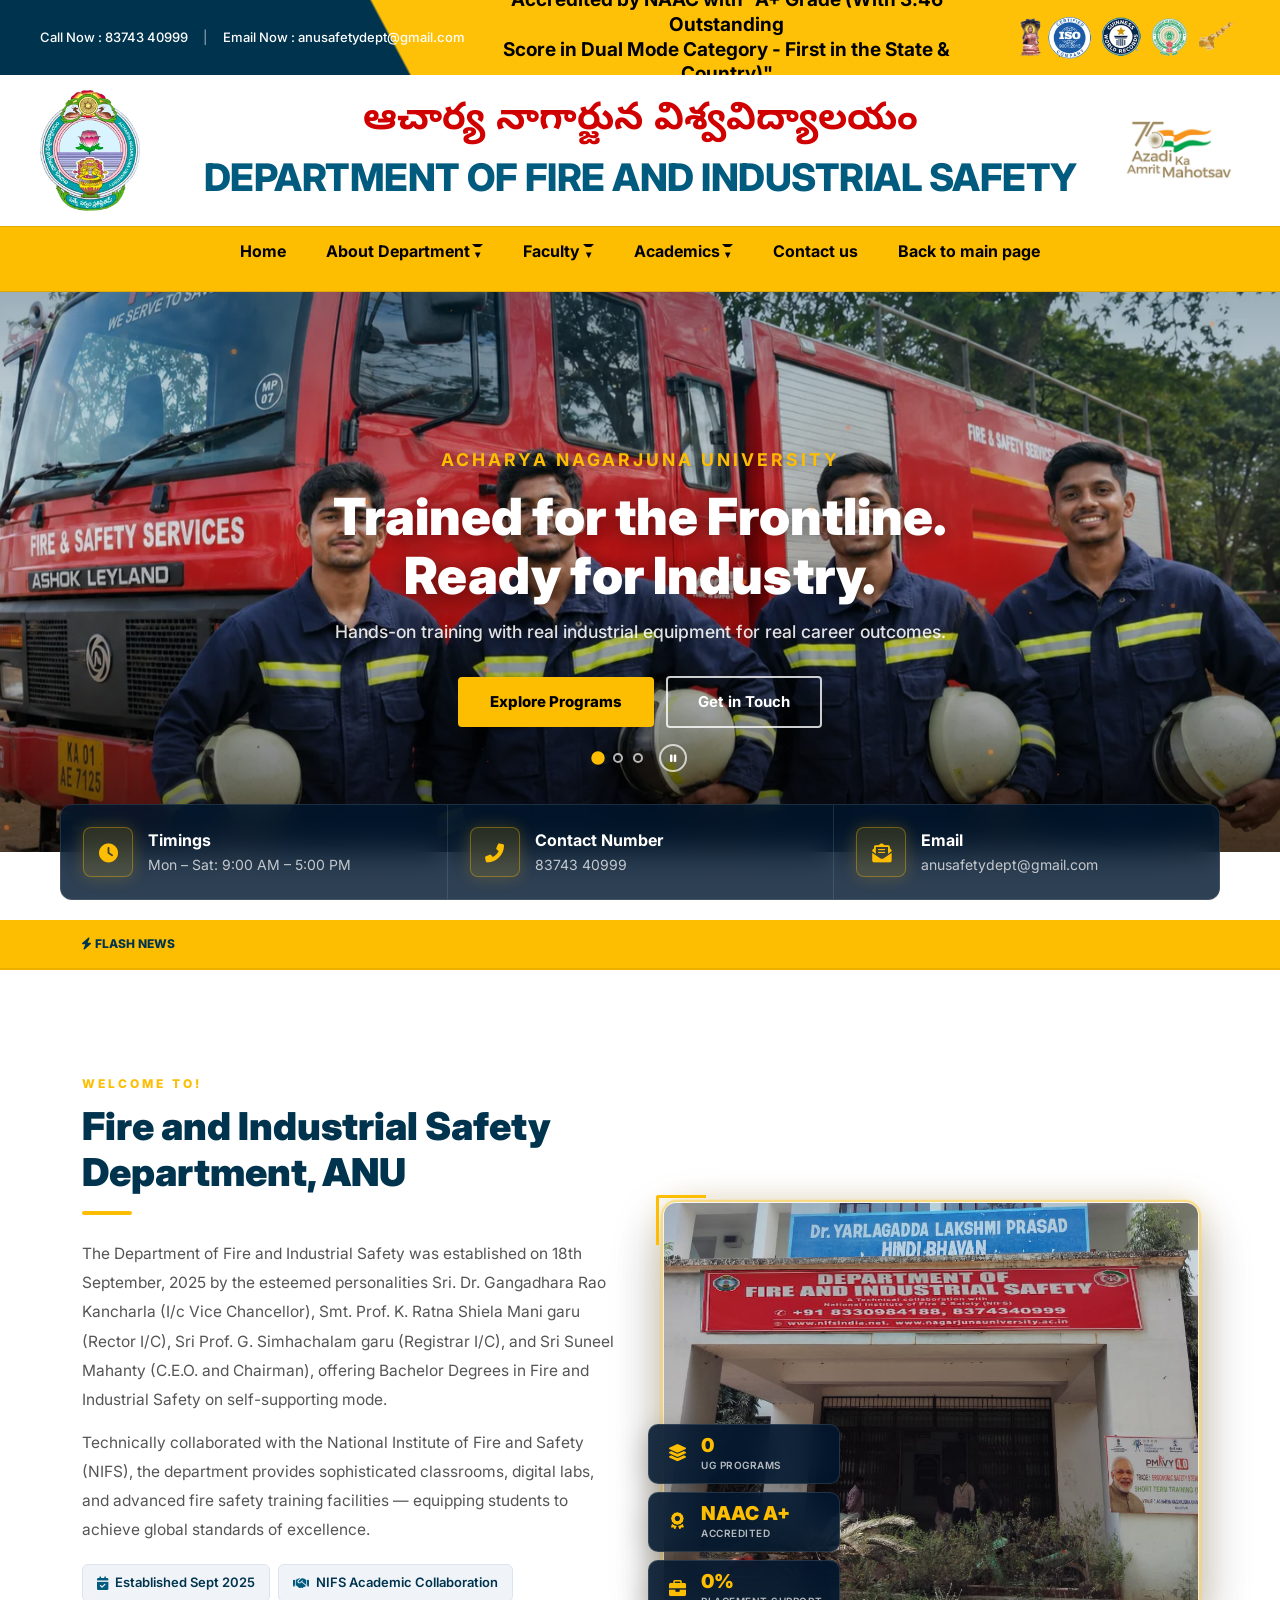
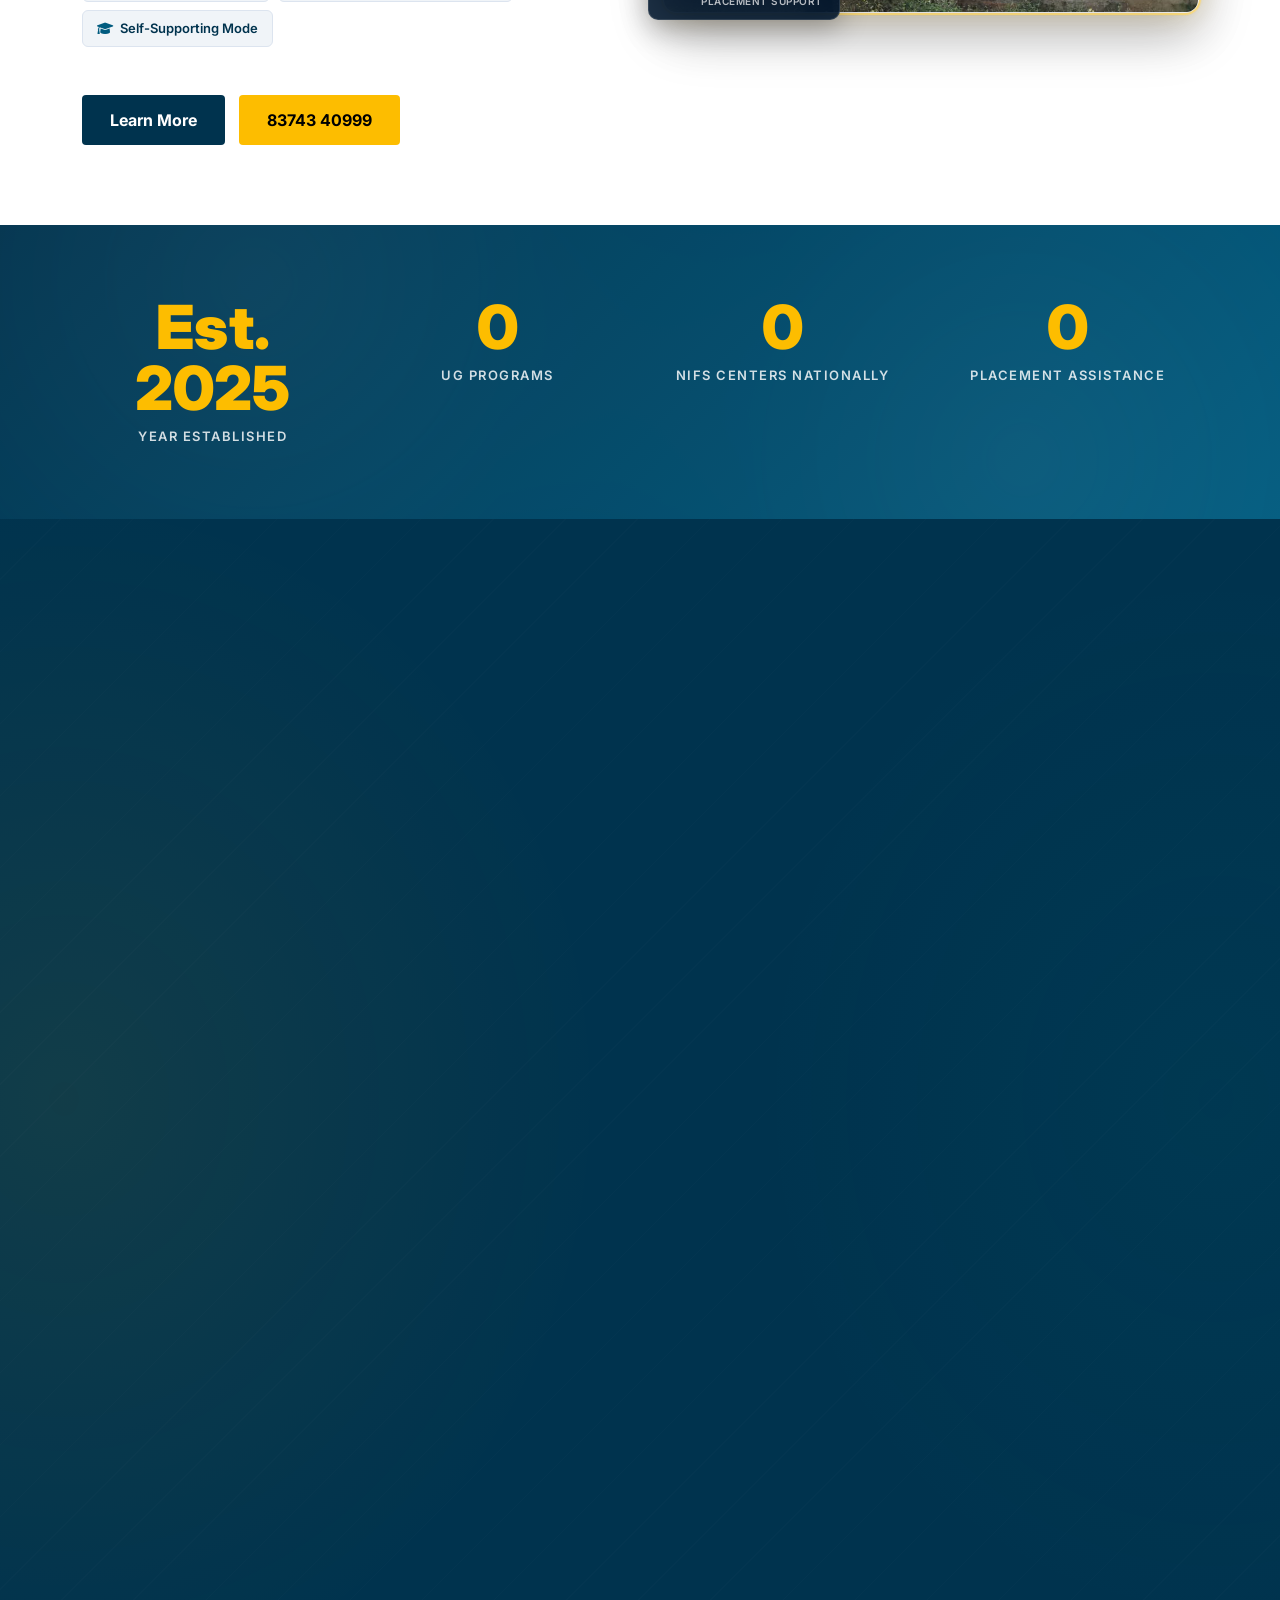
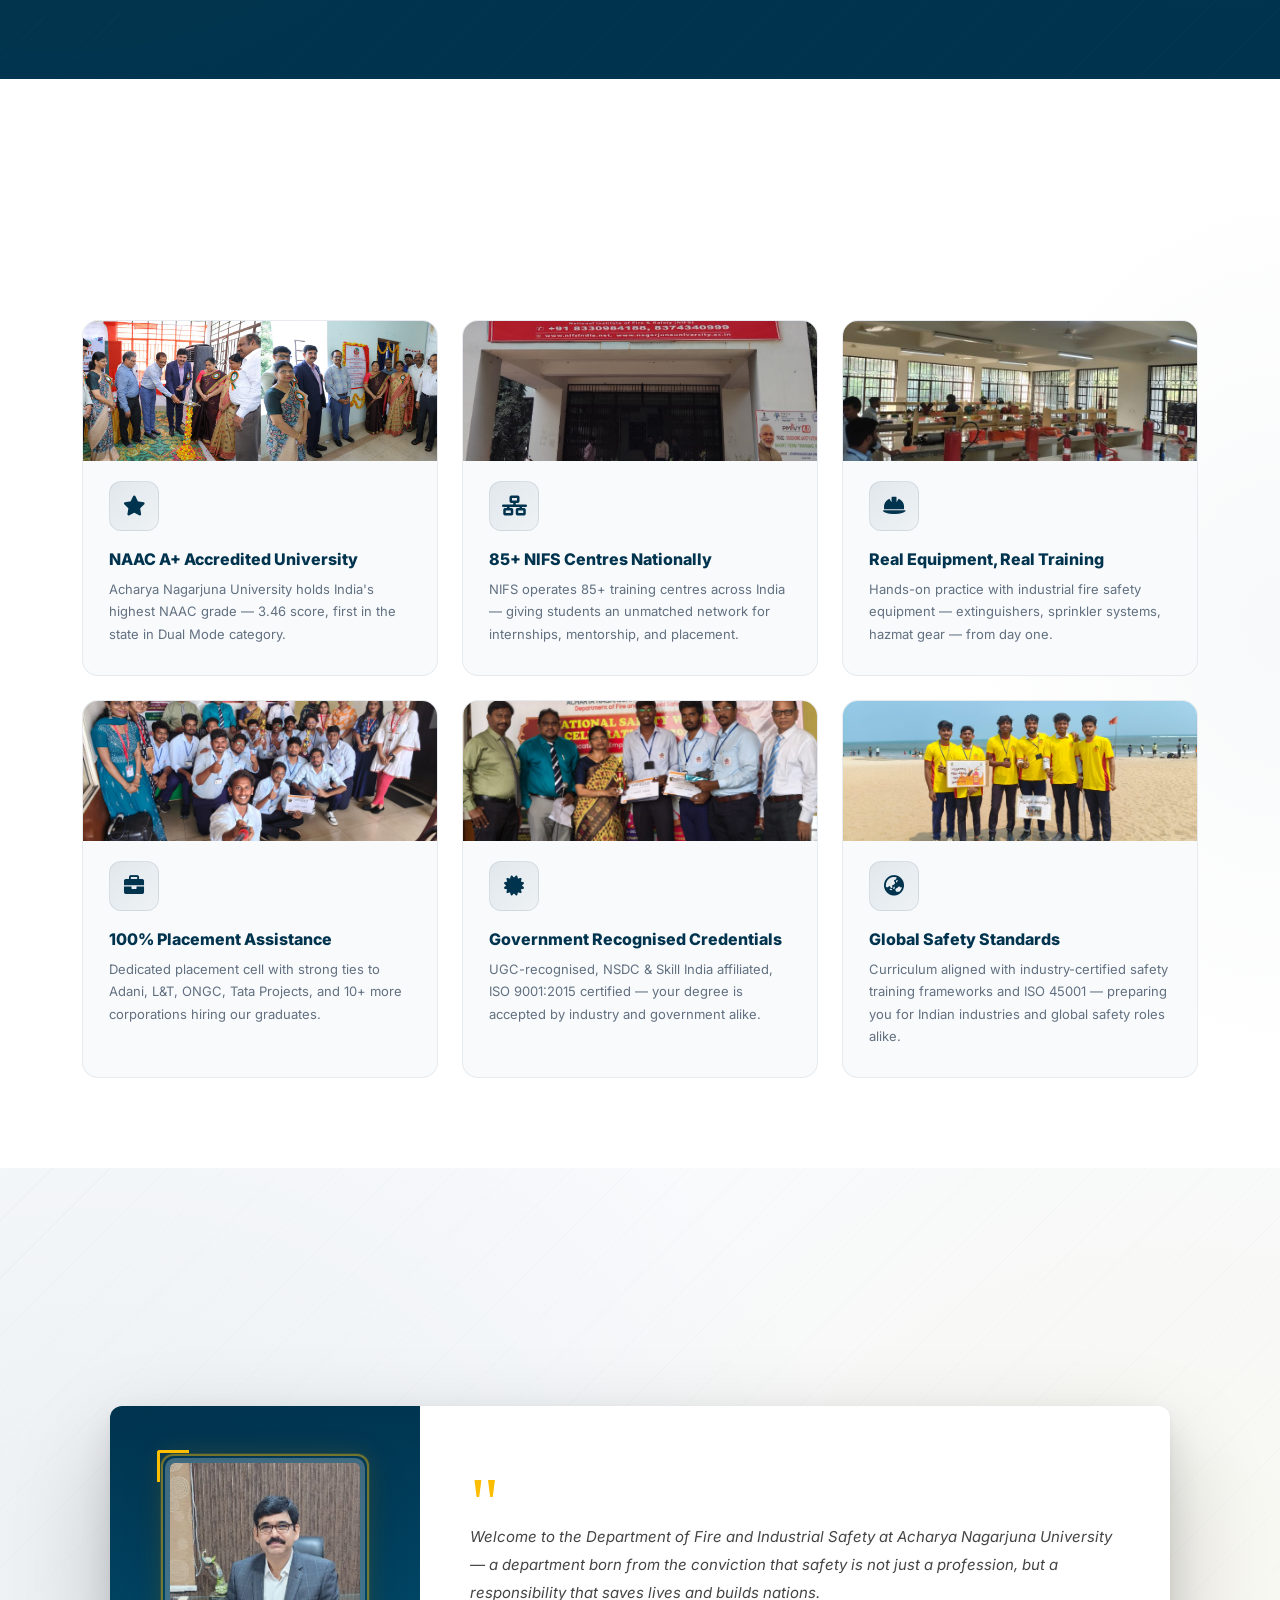
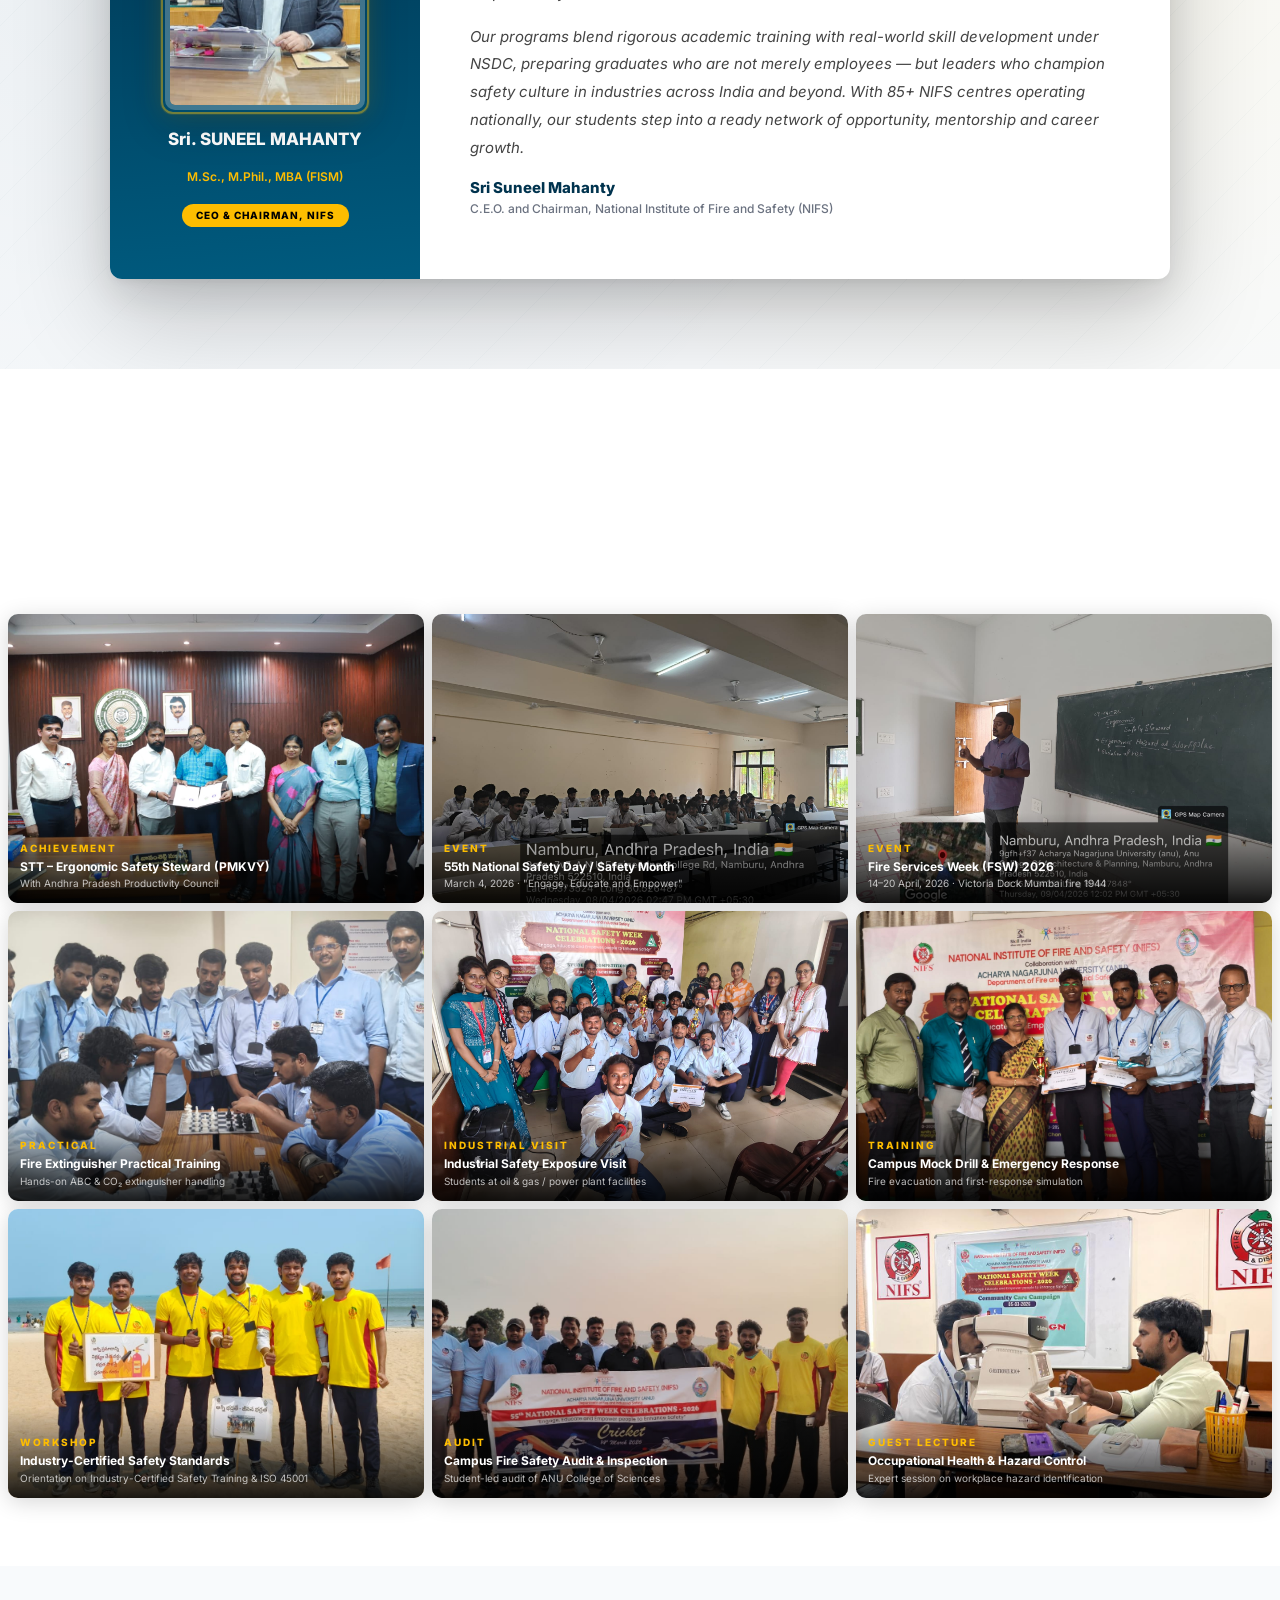
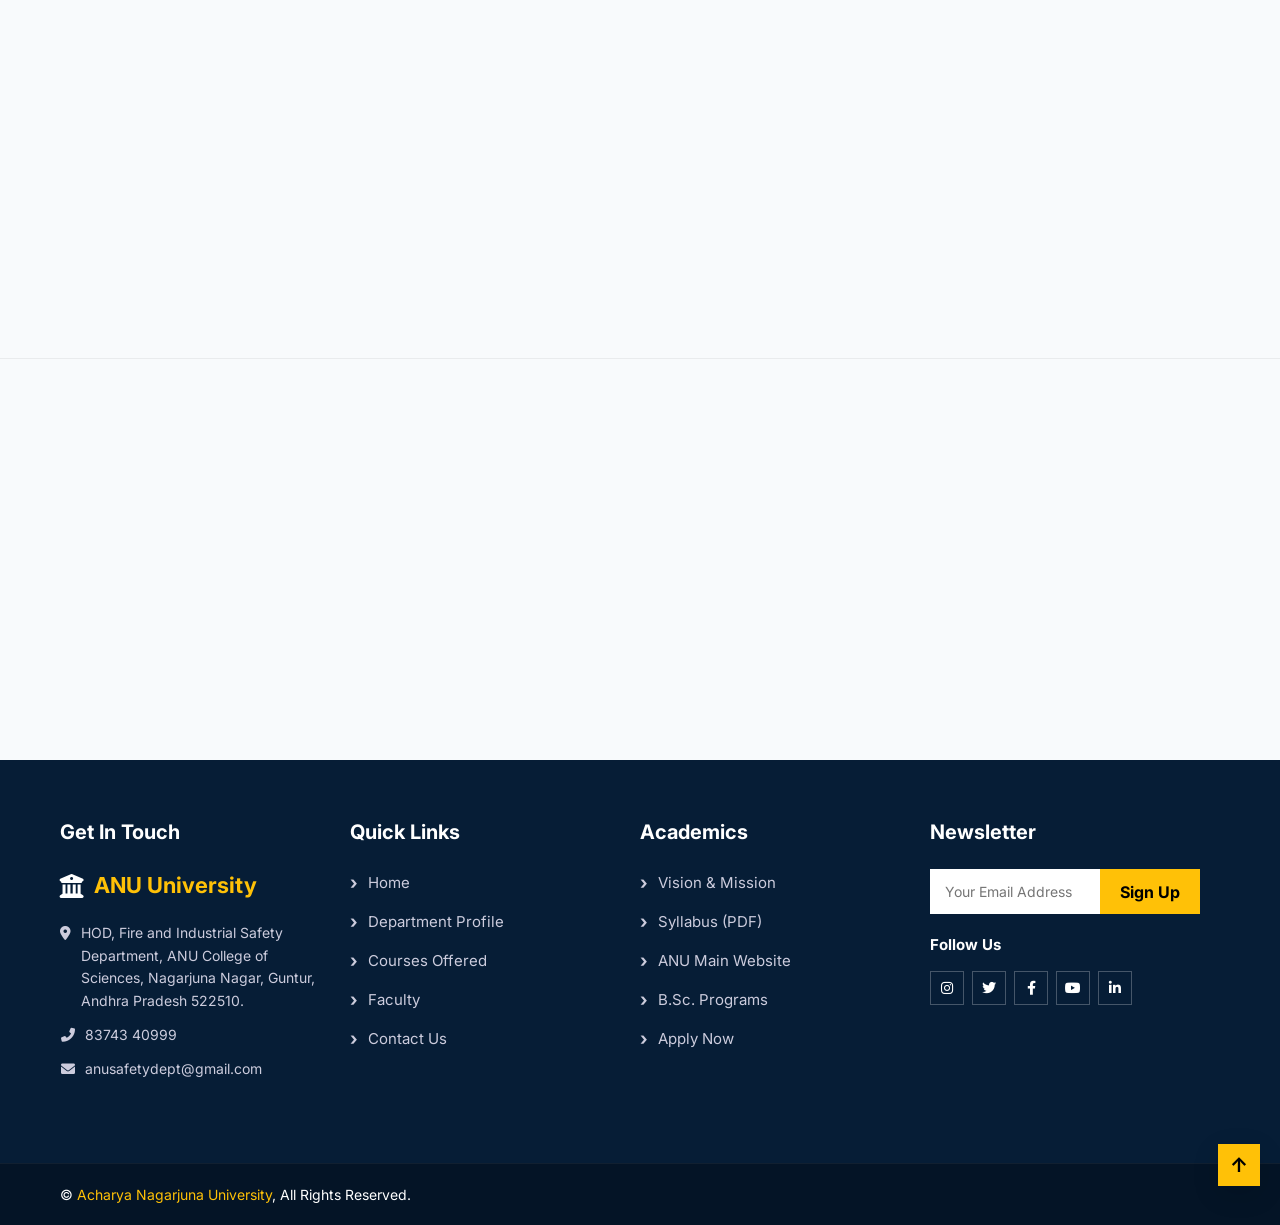
==== commit 40d25307: "feat: recruiter section — full-colour logos, gold border, upgraded scroll animation - Removed graysc" ====
--- a/index.html
+++ b/index.html
@@ -232,22 +232,25 @@
     .rq-card{
       flex-shrink:0;display:flex;align-items:center;justify-content:center;
       width:110px;height:110px;background:#fff;border-radius:50%;
-      border:1px solid rgba(0,0,0,.07);box-shadow:0 2px 12px rgba(0,0,0,.08);
+      border:2px solid #fdbd00;
+      box-shadow:0 2px 14px rgba(253,189,0,.18),0 1px 4px rgba(0,0,0,.07);
       padding:0;overflow:hidden;
-      transition:box-shadow .3s,transform .3s;
+      transition:box-shadow .3s,transform .3s,border-color .3s;
+      will-change:transform;
     }
     @media(hover:hover){
-      .rq-card:hover{box-shadow:0 8px 28px rgba(0,0,0,.15);transform:translateY(-4px)}
-      .rq-card:hover img{filter:grayscale(0%);opacity:1}
+      .rq-card:hover{
+        box-shadow:0 8px 28px rgba(253,189,0,.45),0 4px 12px rgba(0,0,0,.1);
+        transform:translateY(-4px) scale(1.08);
+        border-color:#e0a800;
+      }
       .rq-card:hover .rq-ph-initials{color:var(--navy)}
       .rq-card:hover .rq-ph-name{color:var(--teal)}
     }
-    /* Real logo image — grayscale + dim by default */
+    /* Real logo image — full colour */
     .rq-card img{
       width:100%;height:100%;
       object-fit:contain;display:block;
-      filter:grayscale(100%);opacity:.6;
-      transition:filter .35s,opacity .35s;
     }
     /* Placeholder — rendered when logo path is empty */
     .rq-ph{display:flex;flex-direction:column;align-items:center;gap:4px;width:100%}
@@ -1444,14 +1447,14 @@
 
     if(!rm){
       /* Entrance: logos fade + scale in with stagger, then marquee starts */
-      gsap.set(origCards,{opacity:0,scale:.88,y:12});
+      gsap.set(origCards,{opacity:0,scale:.8,y:14});
       gsap.set(cloneCards,{opacity:0});
       ScrollTrigger.create({
         trigger:wrap,start:'top 88%',once:true,
         onEnter(){
           gsap.to(origCards,{
             opacity:1,scale:1,y:0,
-            duration:.52,ease:'back.out(1.4)',stagger:.048,
+            duration:.55,ease:'back.out(1.6)',stagger:.05,
             onComplete(){
               gsap.set(cloneCards,{opacity:1});
               track.classList.add('rq-scrolling');
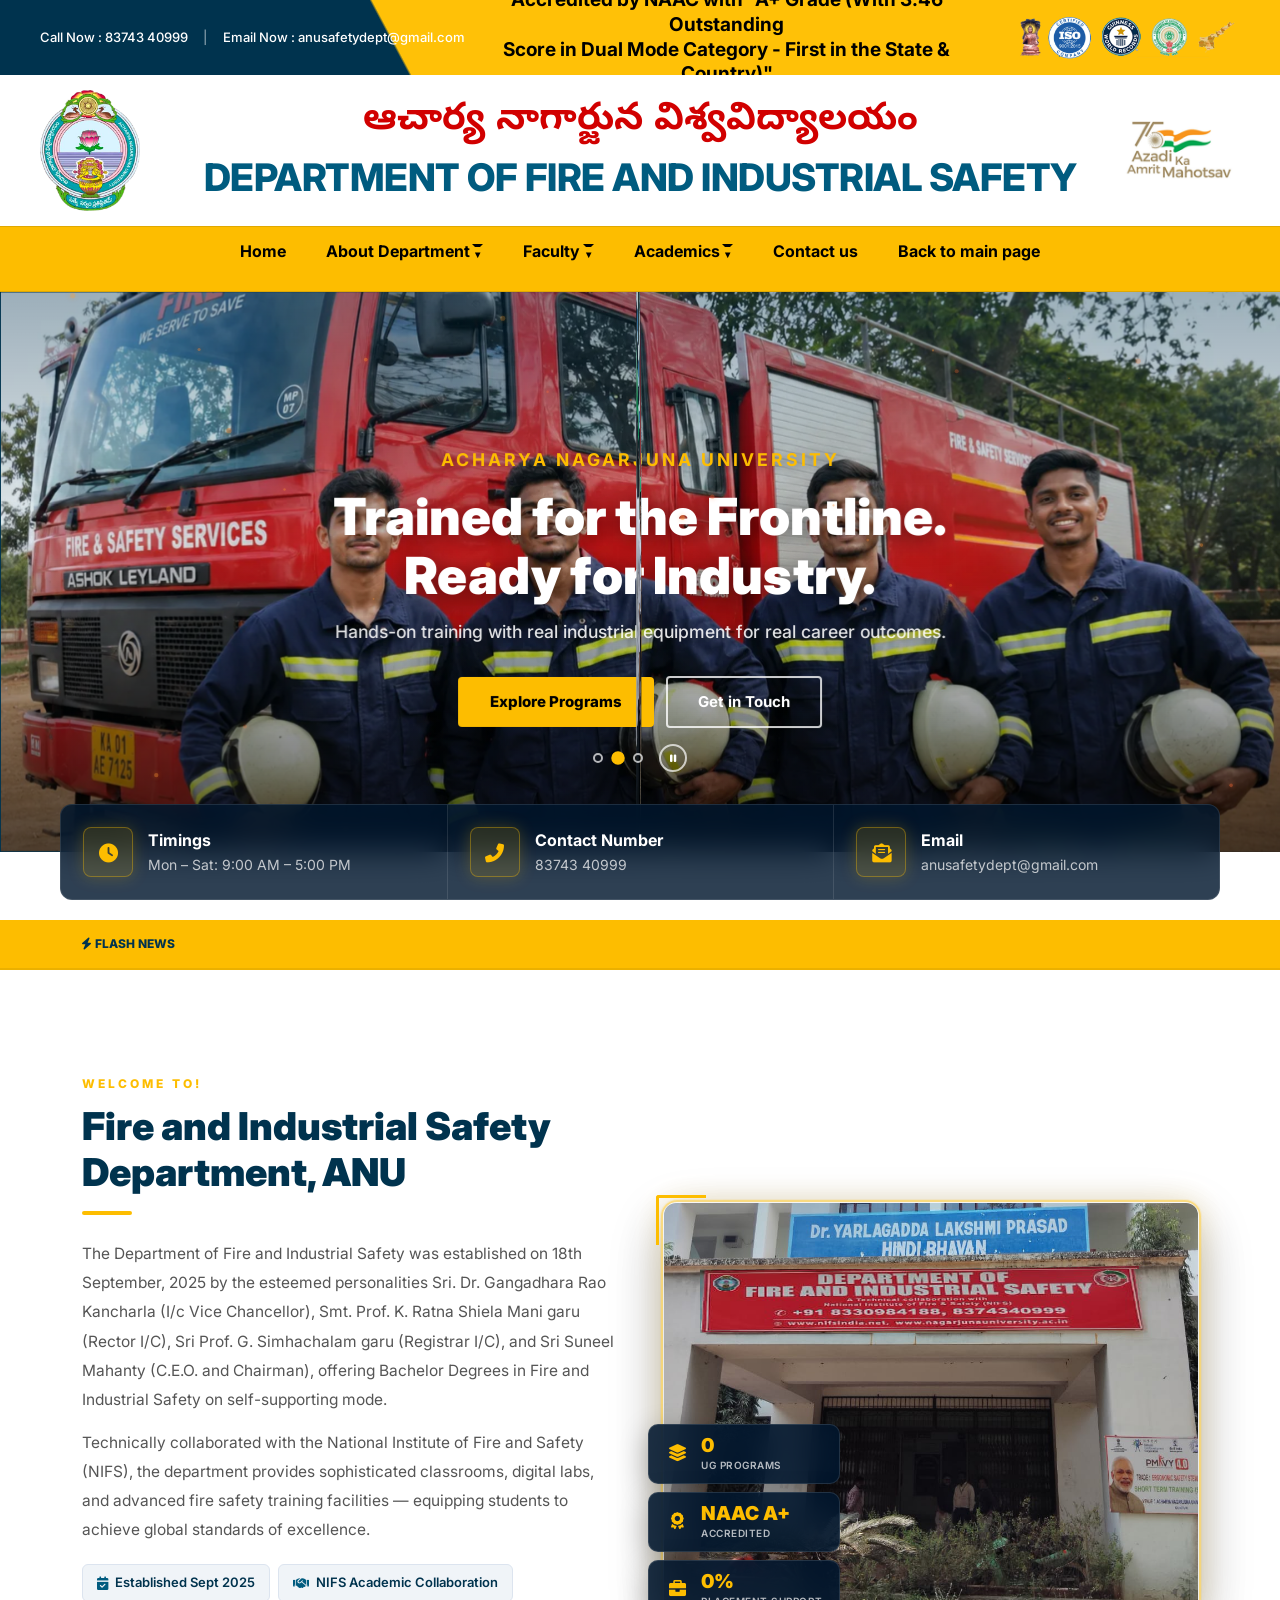
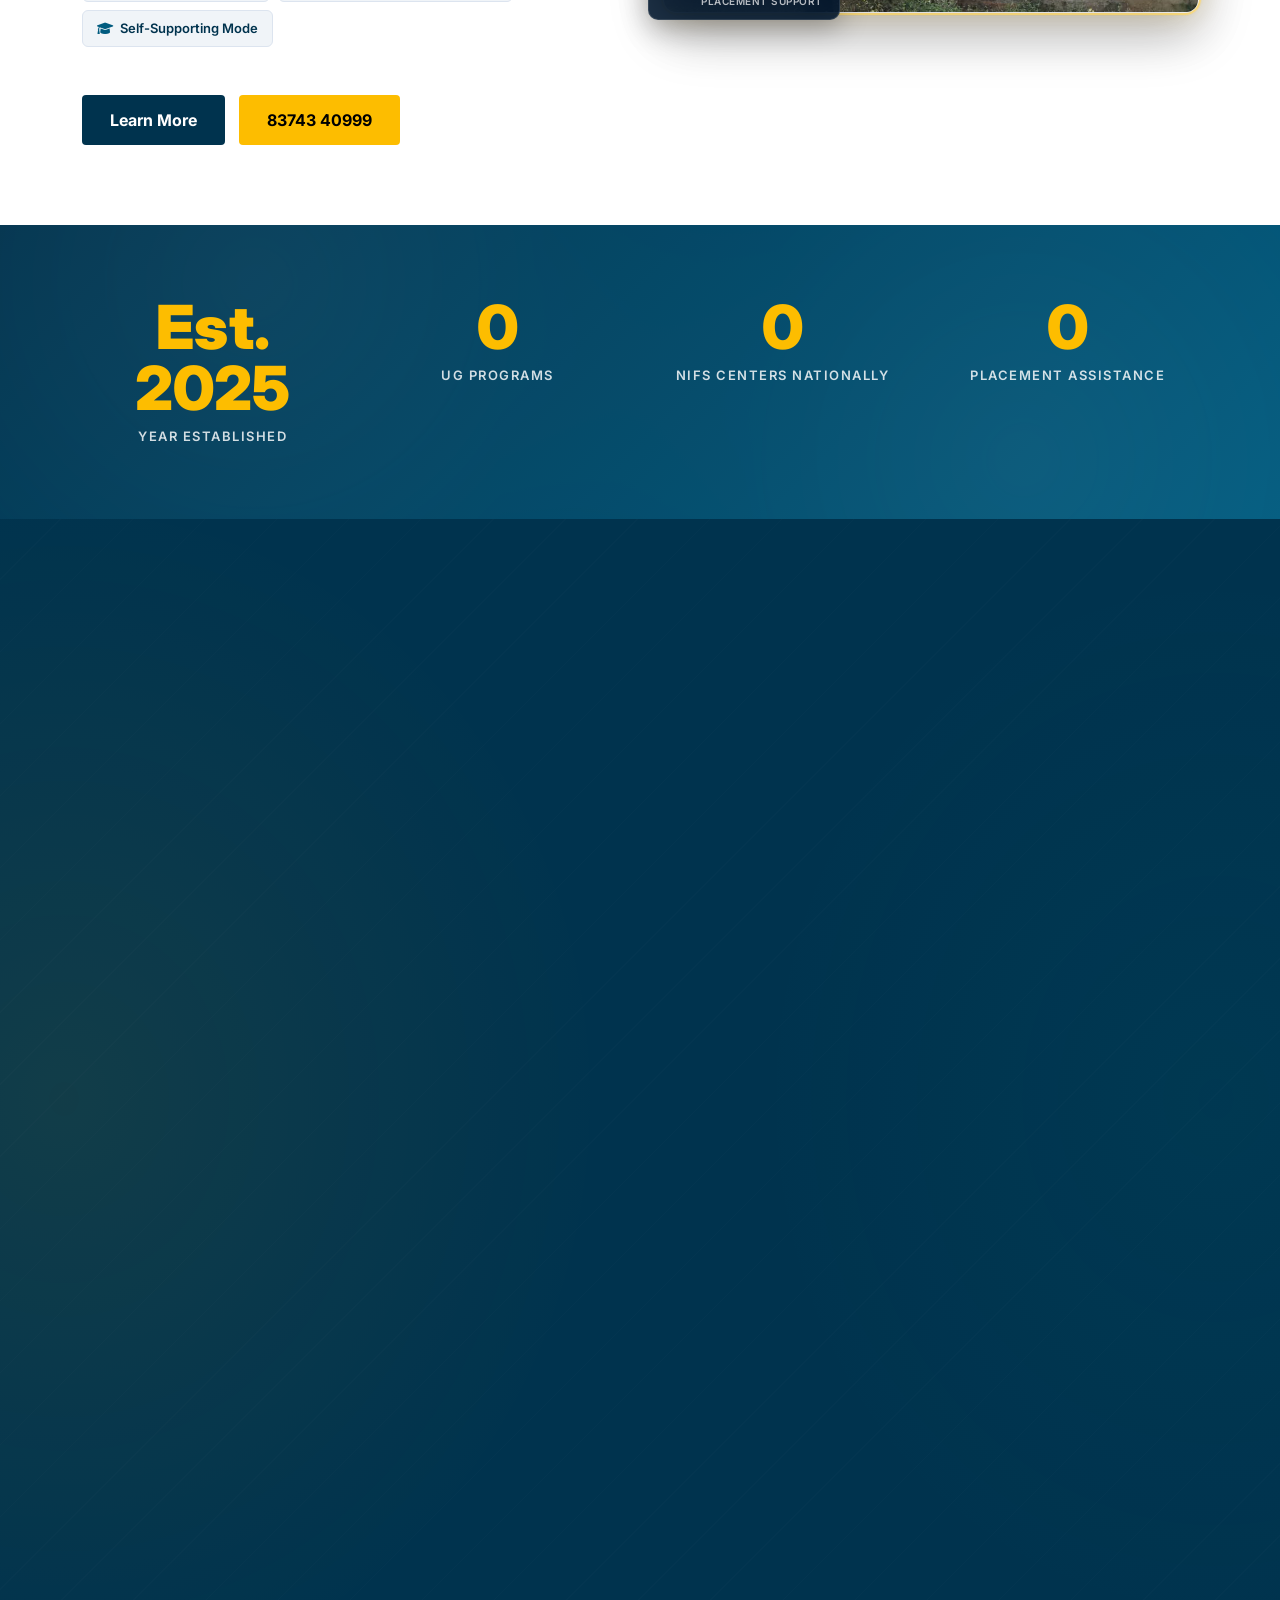
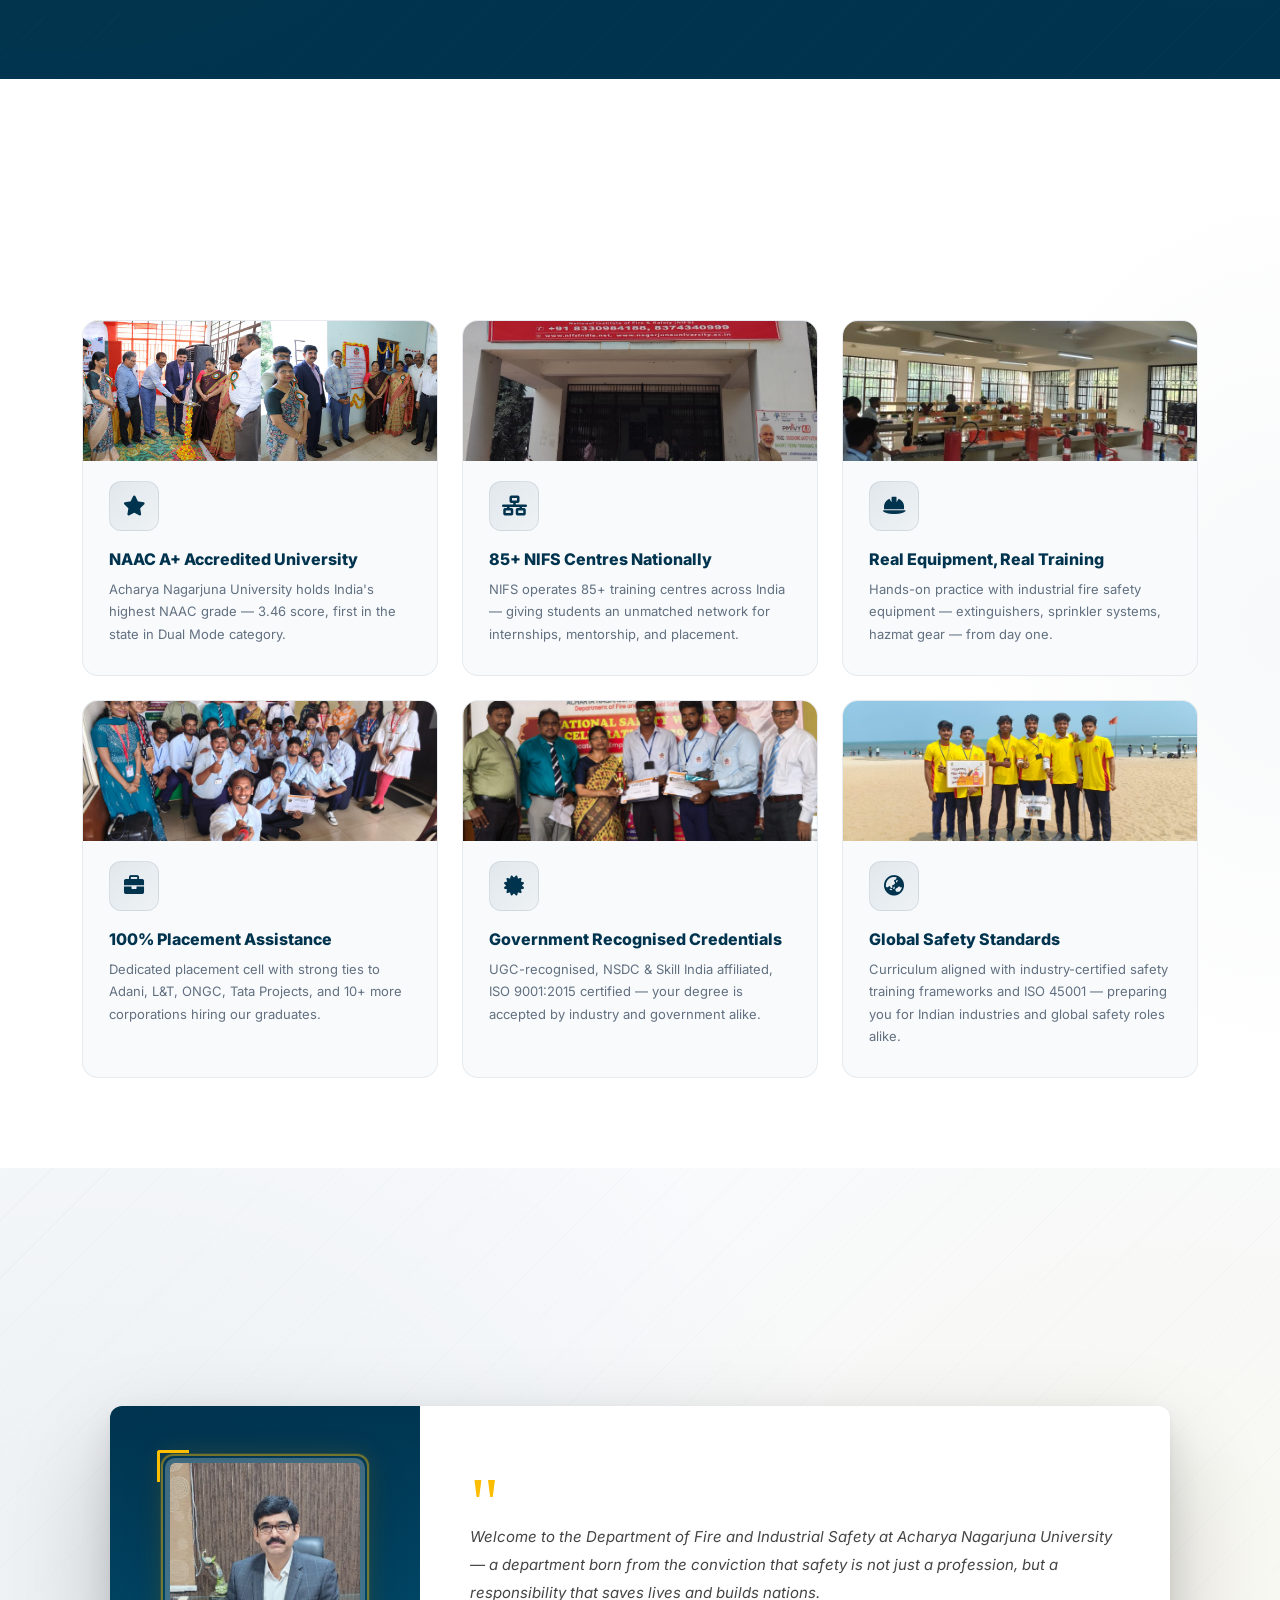
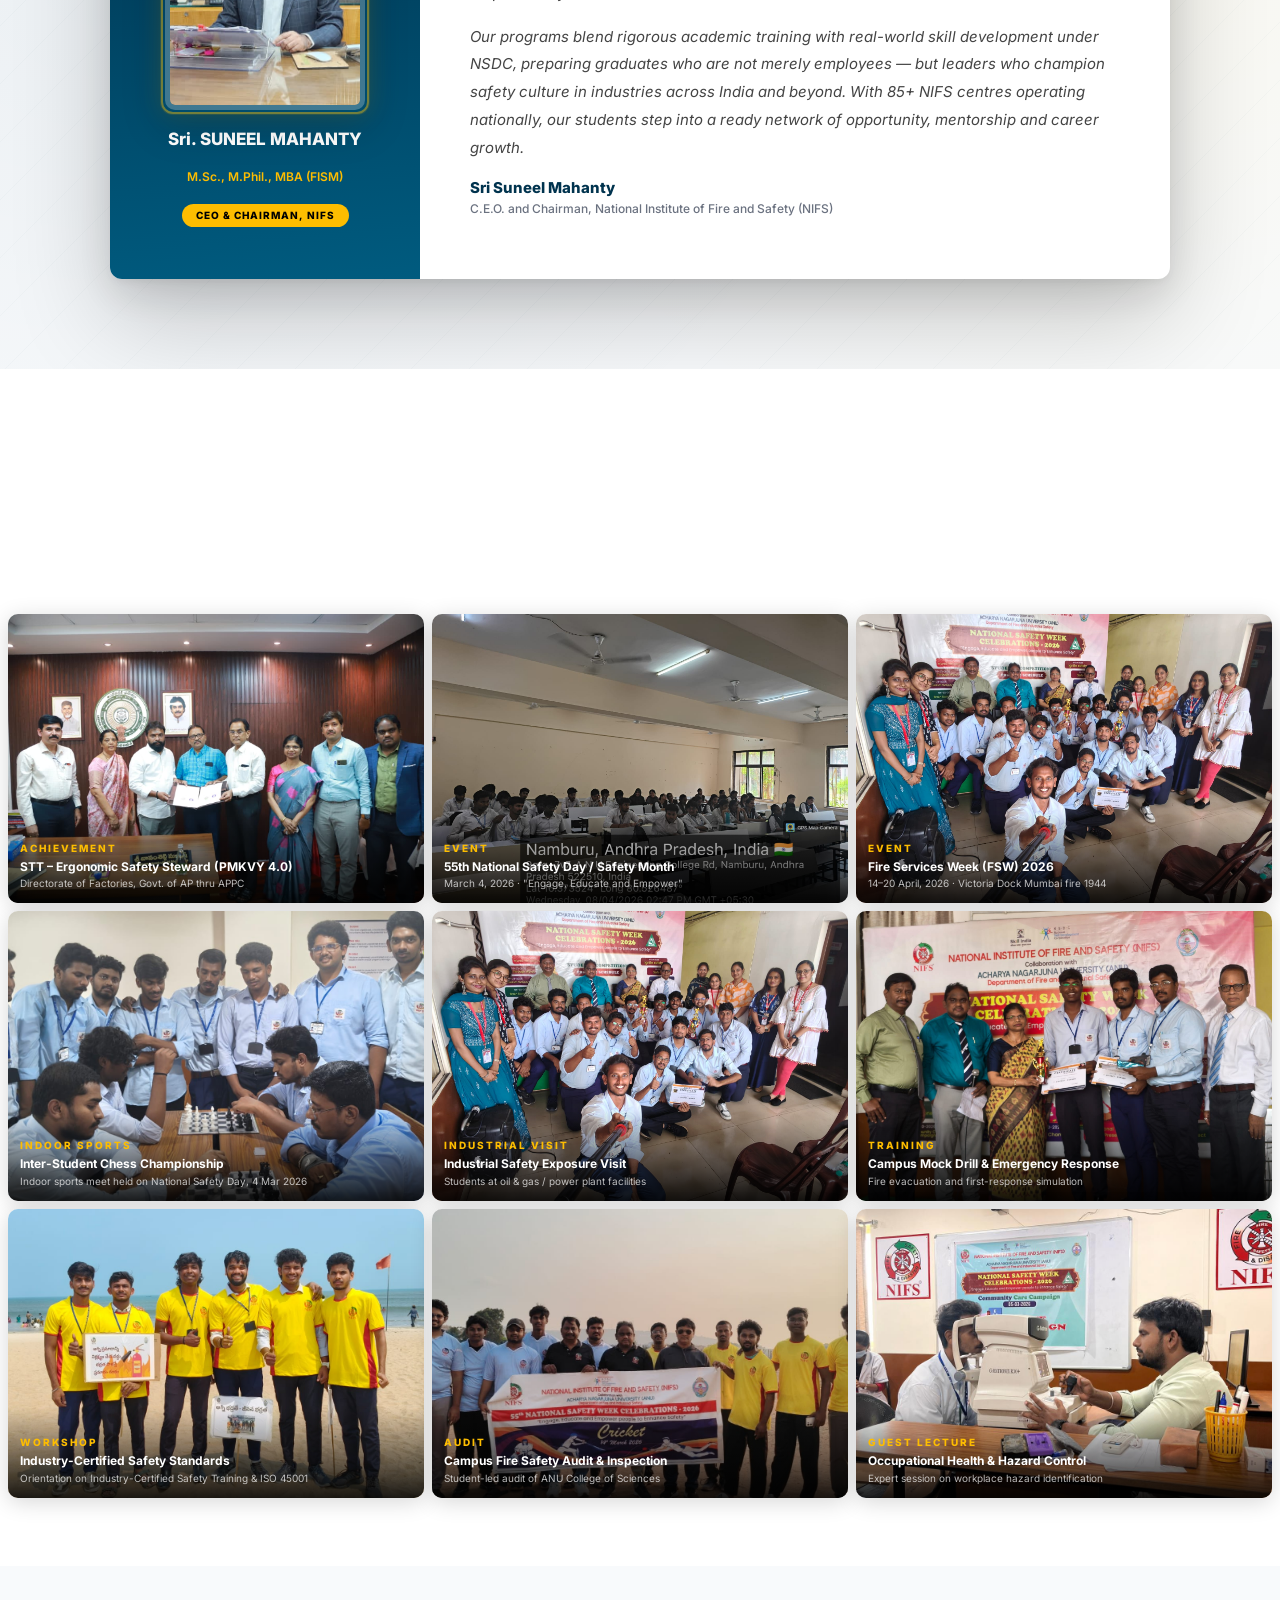
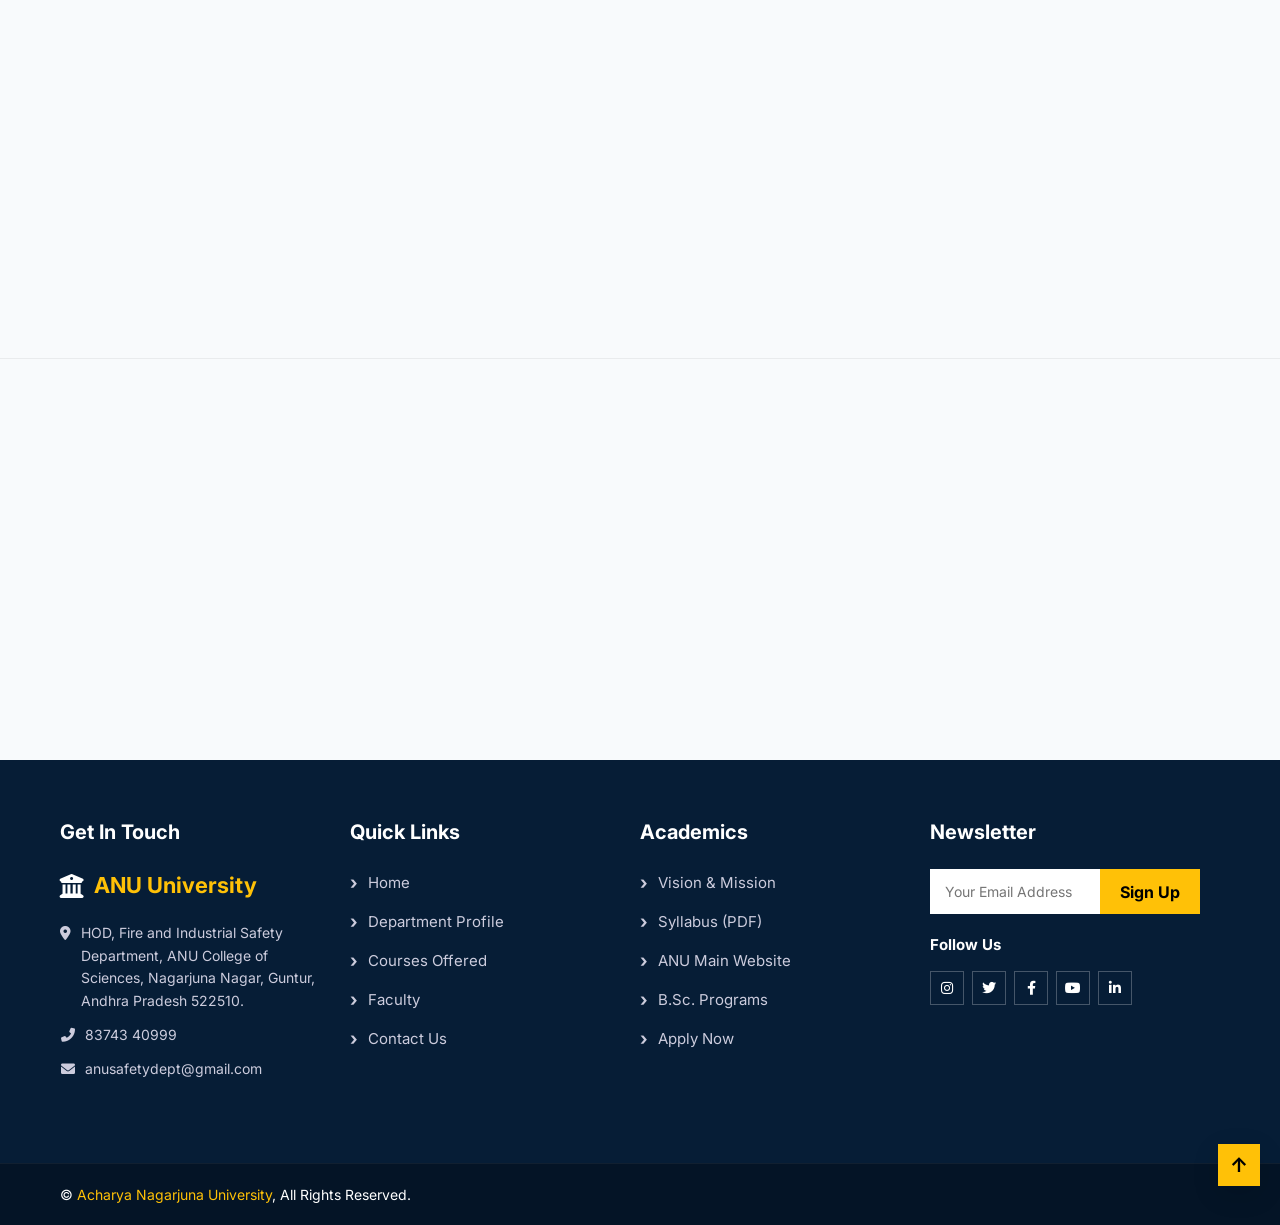
==== commit a34d6c20: "fix: gallery section — correct tile #1 copy, swap tile #3 image, fix tile #4 label - Tile #1: title " ====
--- a/index.html
+++ b/index.html
@@ -874,12 +874,12 @@
         <!-- Column 1 (starts slightly high, drifts down on scroll) -->
         <div class="ag-col" id="agCol1">
           <div class="ag-card">
-            <img src="images/gallery1.jpg" alt="STT Ergonomic Safety Steward" loading="lazy">
-            <div class="gallery-caption-bar"><span class="ev-tag">Achievement</span><div class="ev-title">STT – Ergonomic Safety Steward (PMKVY)</div><div class="ev-date">With Andhra Pradesh Productivity Council</div></div>
+            <img src="images/gallery1.jpg" alt="STT Ergonomic Safety Steward PMKVY 4.0" loading="lazy">
+            <div class="gallery-caption-bar"><span class="ev-tag">Achievement</span><div class="ev-title">STT – Ergonomic Safety Steward (PMKVY 4.0)</div><div class="ev-date">Directorate of Factories, Govt. of AP thru APPC</div></div>
           </div>
           <div class="ag-card">
-            <img src="images/ev2.jpeg" alt="Fire Extinguisher Training" loading="lazy">
-            <div class="gallery-caption-bar"><span class="ev-tag">Practical</span><div class="ev-title">Fire Extinguisher Practical Training</div><div class="ev-date">Hands-on ABC &amp; CO₂ extinguisher handling</div></div>
+            <img src="images/ev2.jpeg" alt="Inter-Student Chess Championship" loading="lazy">
+            <div class="gallery-caption-bar"><span class="ev-tag">Indoor Sports</span><div class="ev-title">Inter-Student Chess Championship</div><div class="ev-date">Indoor sports meet held on National Safety Day, 4 Mar 2026</div></div>
           </div>
           <div class="ag-card">
             <img src="images/ev5.jpeg" alt="Industry-Certified Safety Standards Workshop" loading="lazy">
@@ -906,7 +906,7 @@
         <!-- Column 3 (matches col 1 rhythm) -->
         <div class="ag-col" id="agCol3">
           <div class="ag-card">
-            <img src="images/gallery3.jpg" alt="Fire Services Week 2026" loading="lazy">
+            <img src="images/ev3.jpeg" alt="Fire Services Week 2026" loading="lazy">
             <div class="gallery-caption-bar"><span class="ev-tag">Event</span><div class="ev-title">Fire Services Week (FSW) 2026</div><div class="ev-date">14–20 April, 2026 · Victoria Dock Mumbai fire 1944</div></div>
           </div>
           <div class="ag-card">
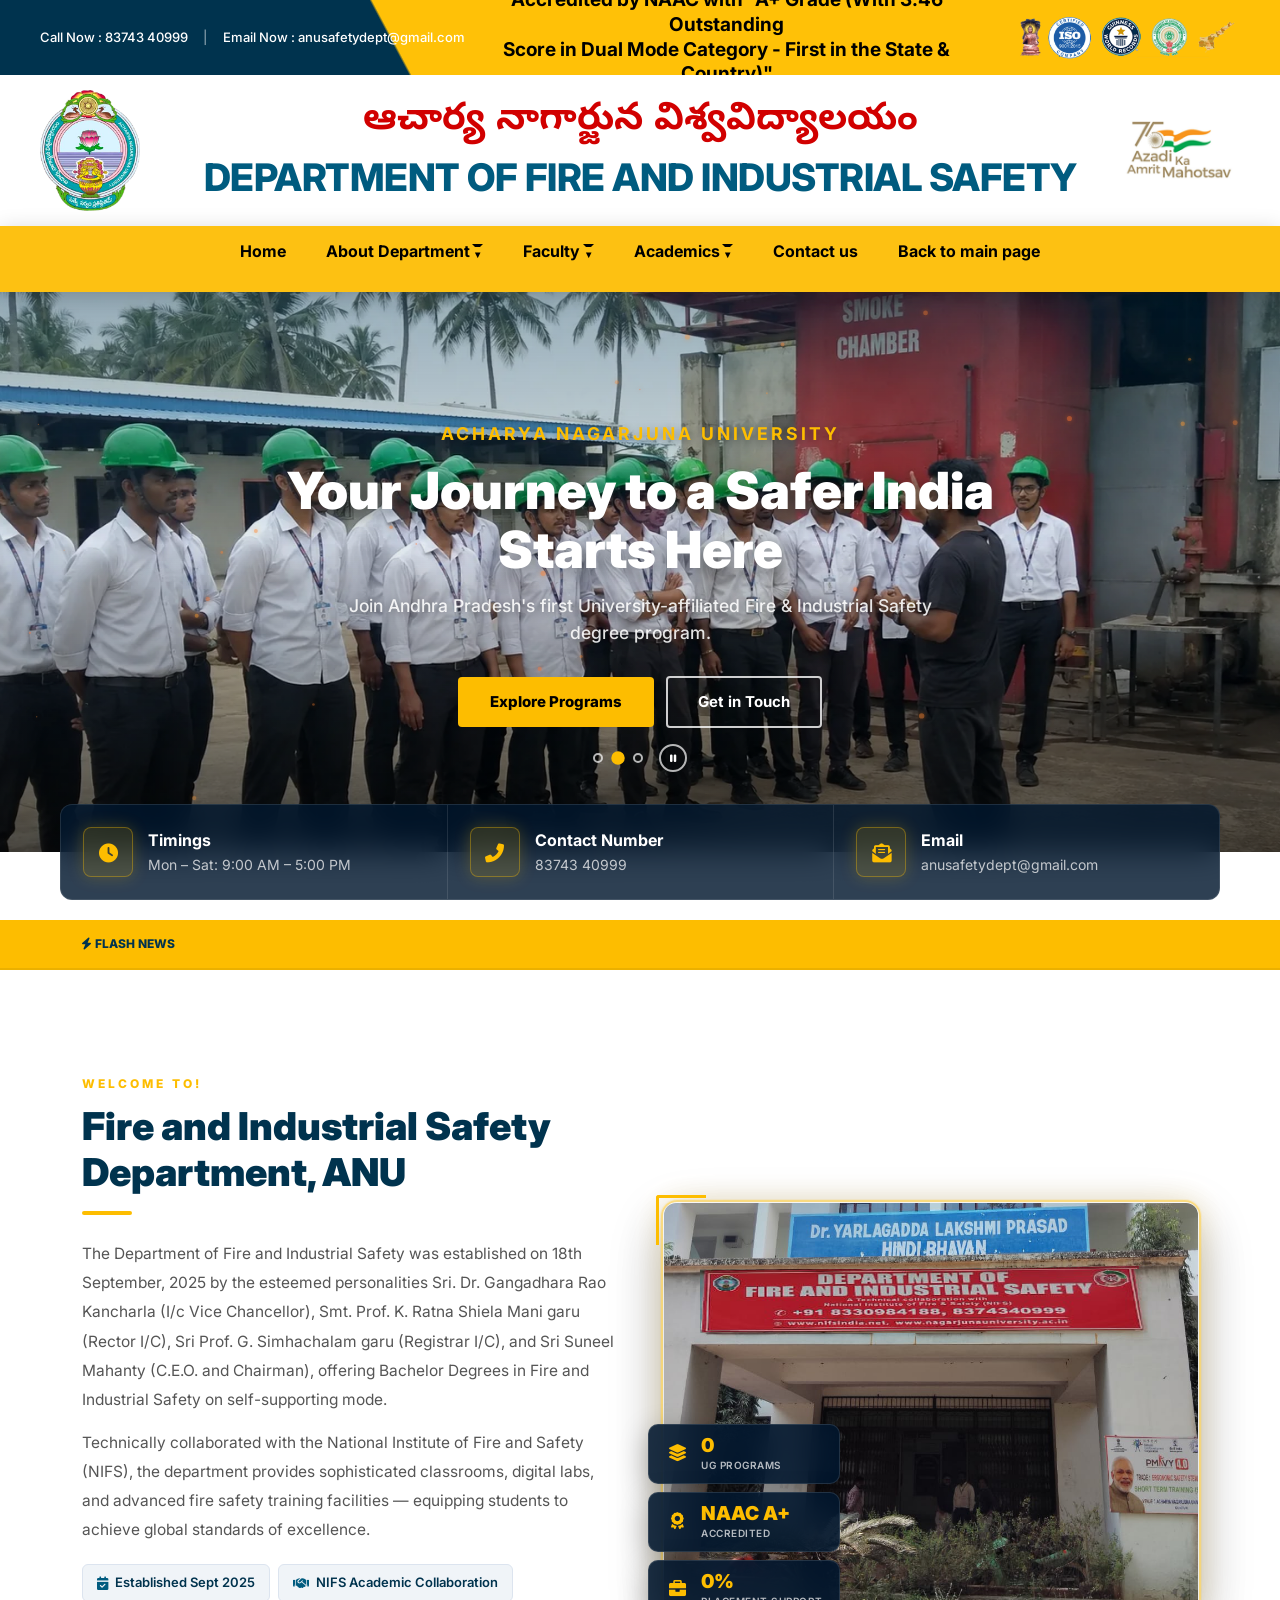
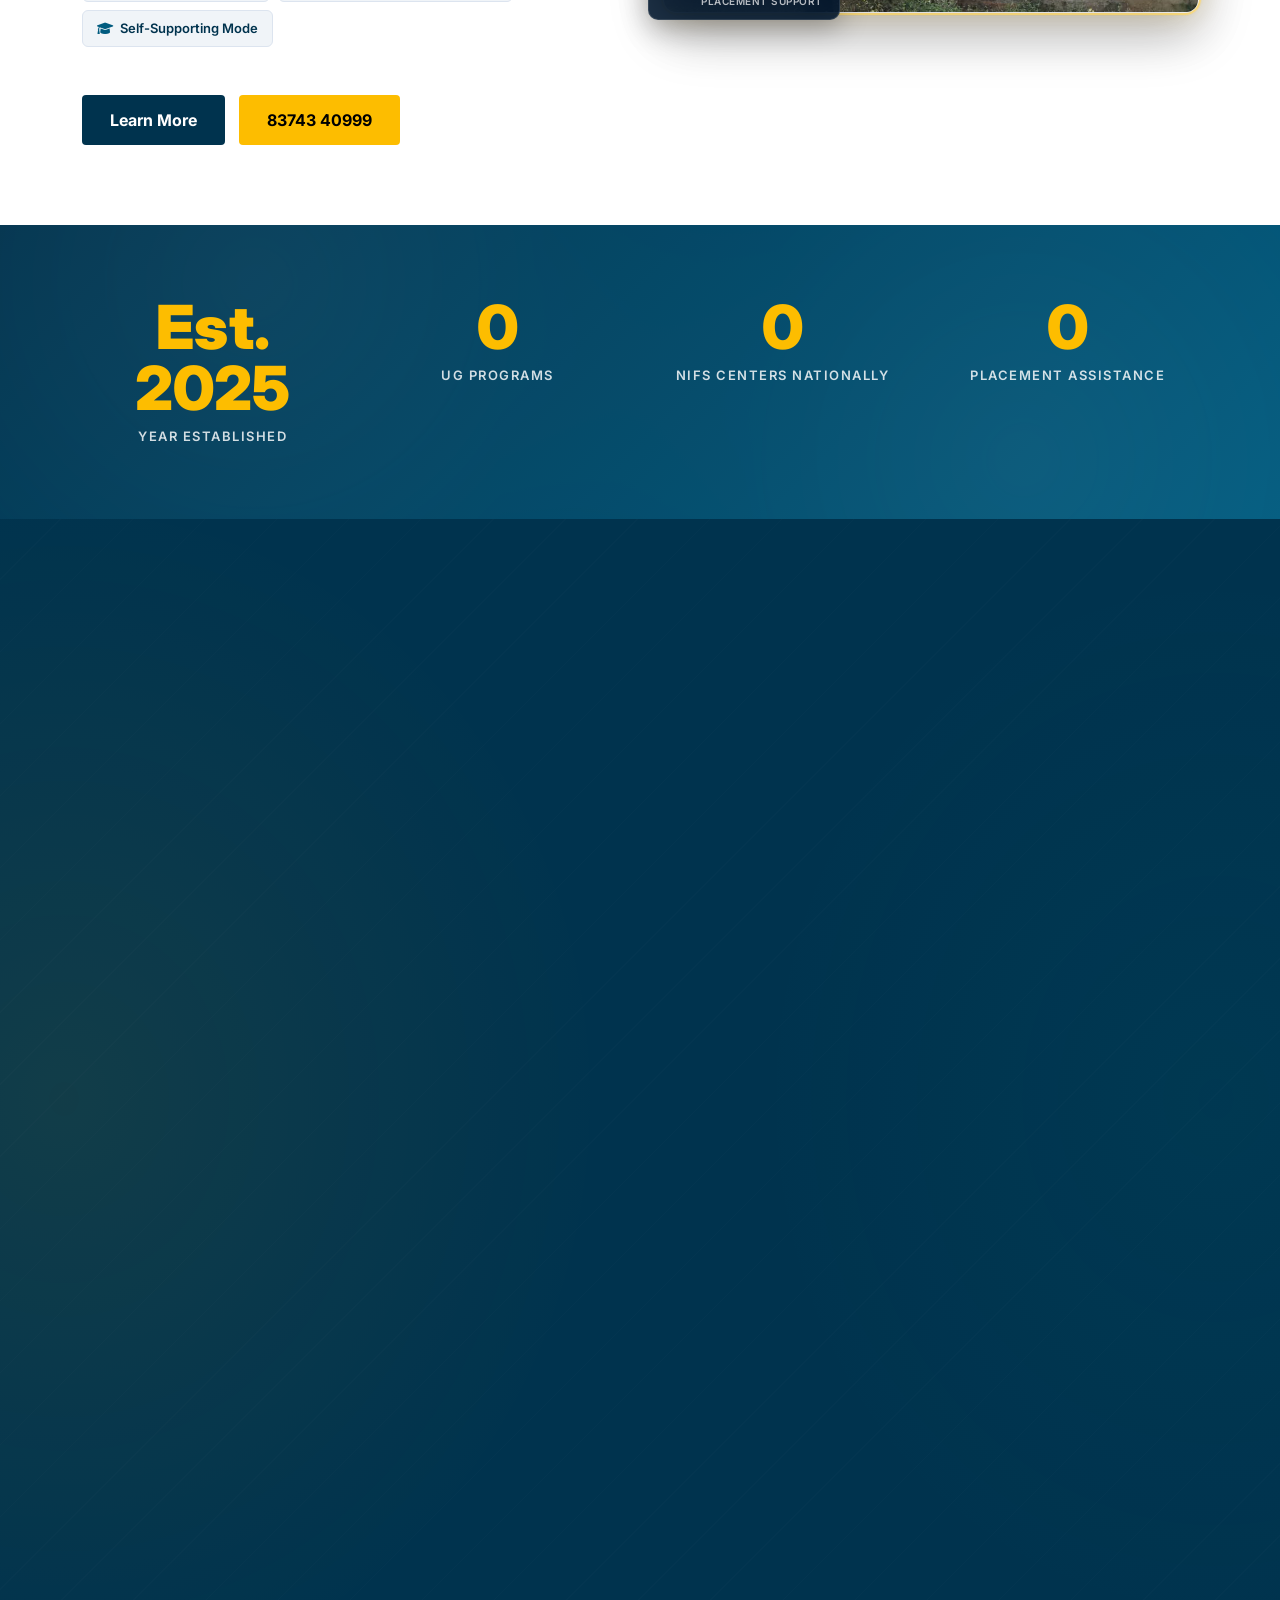
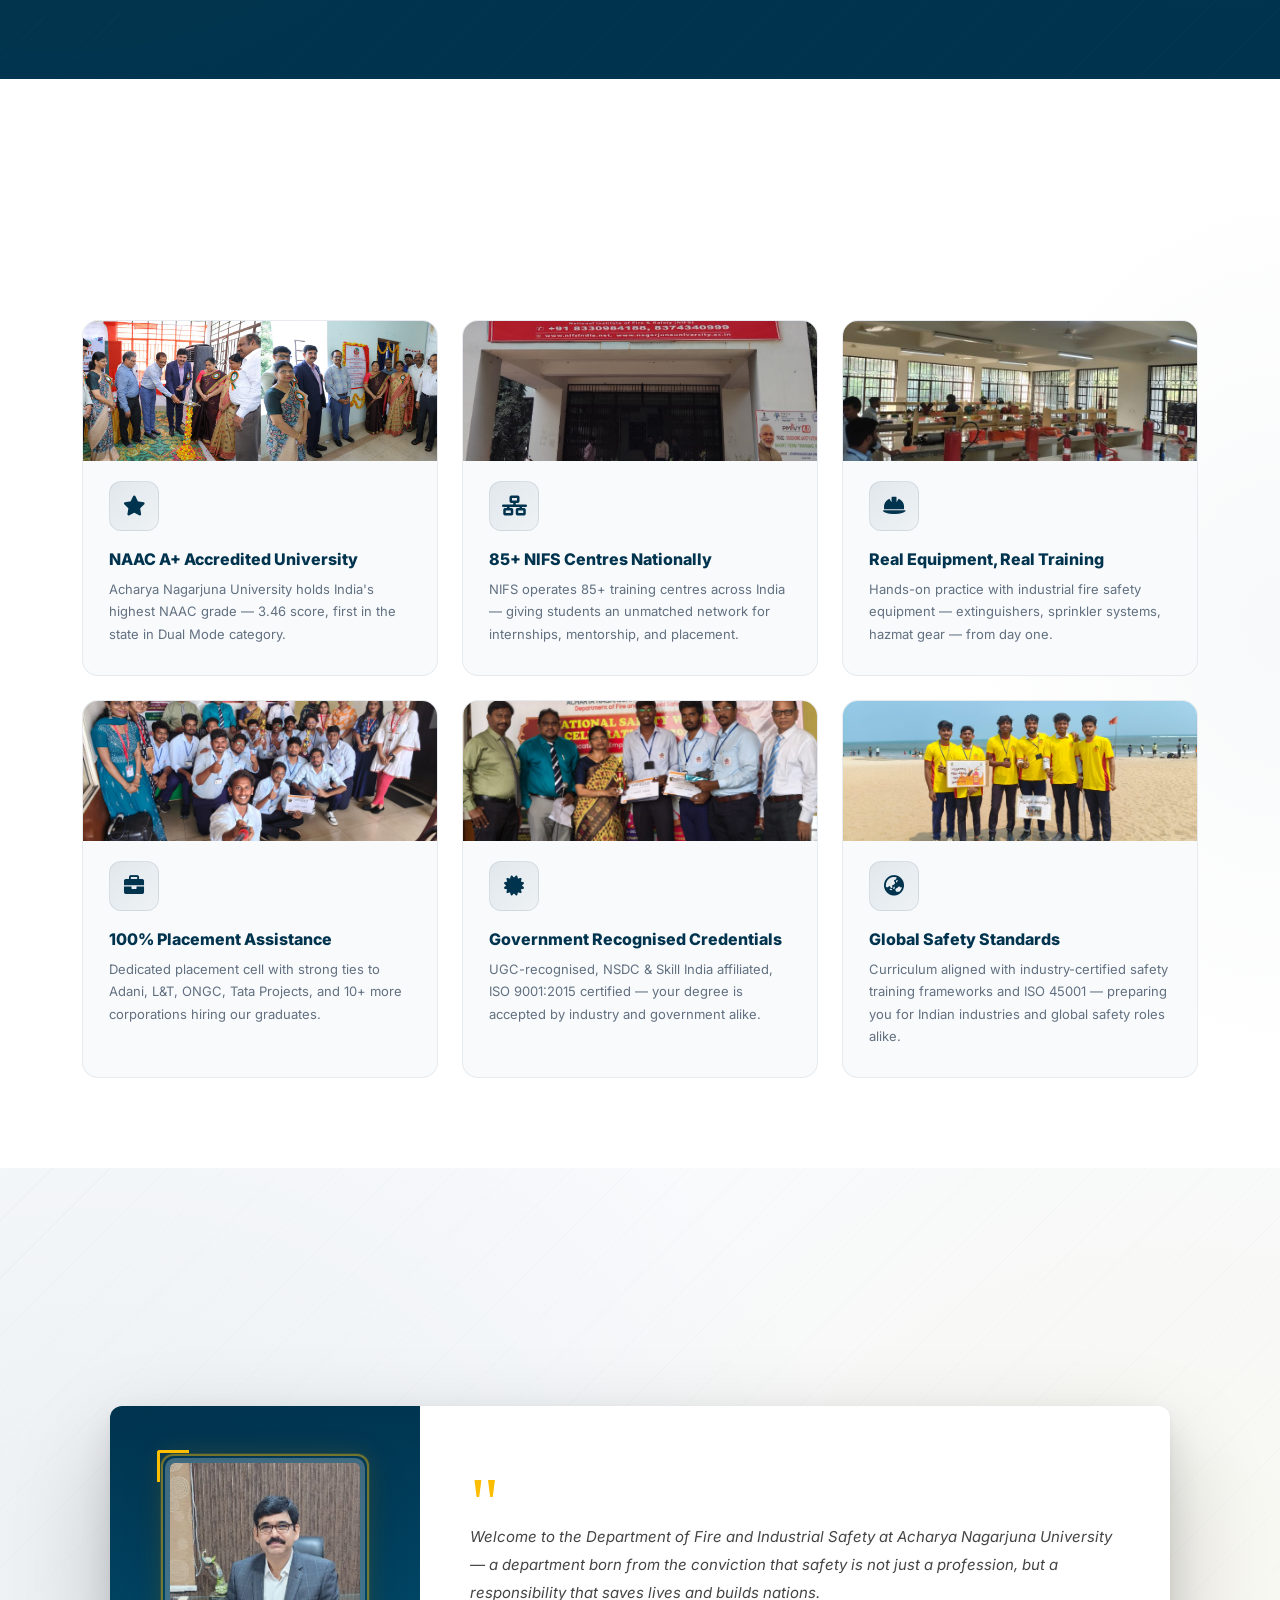
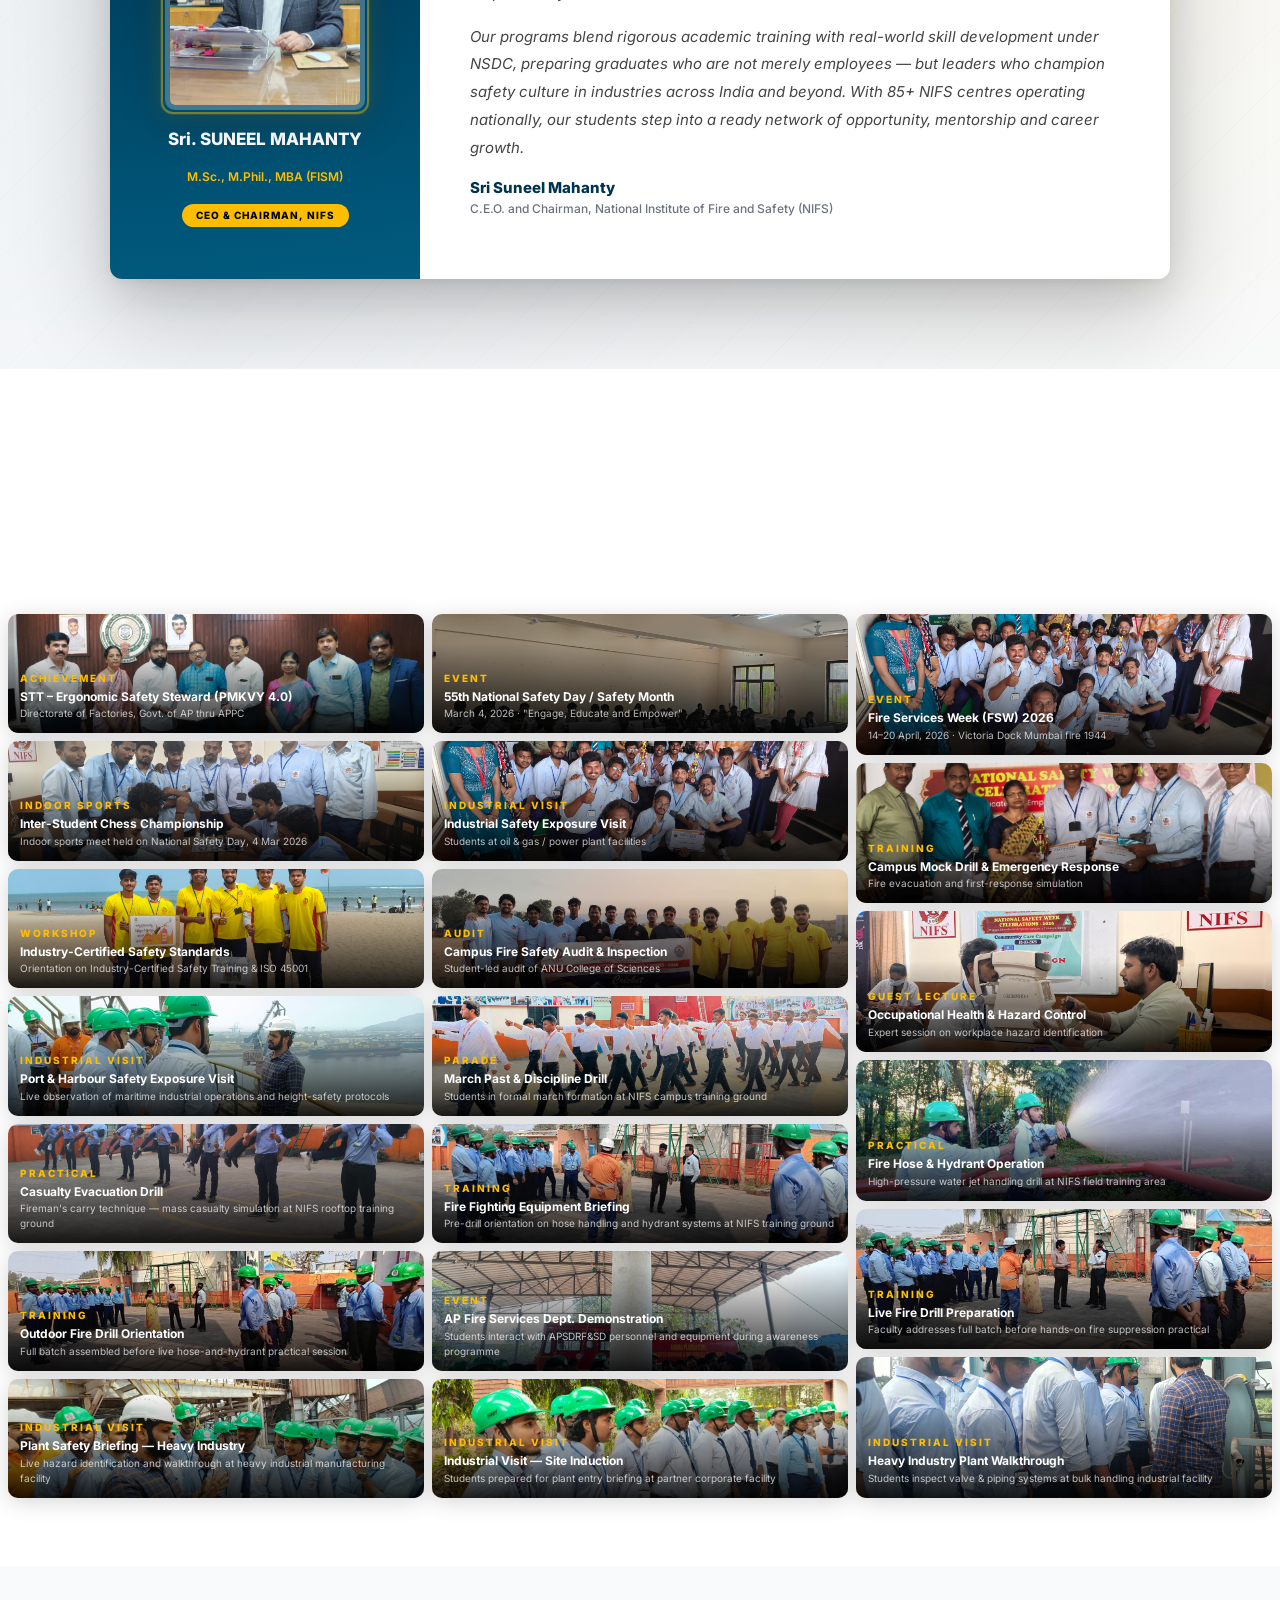
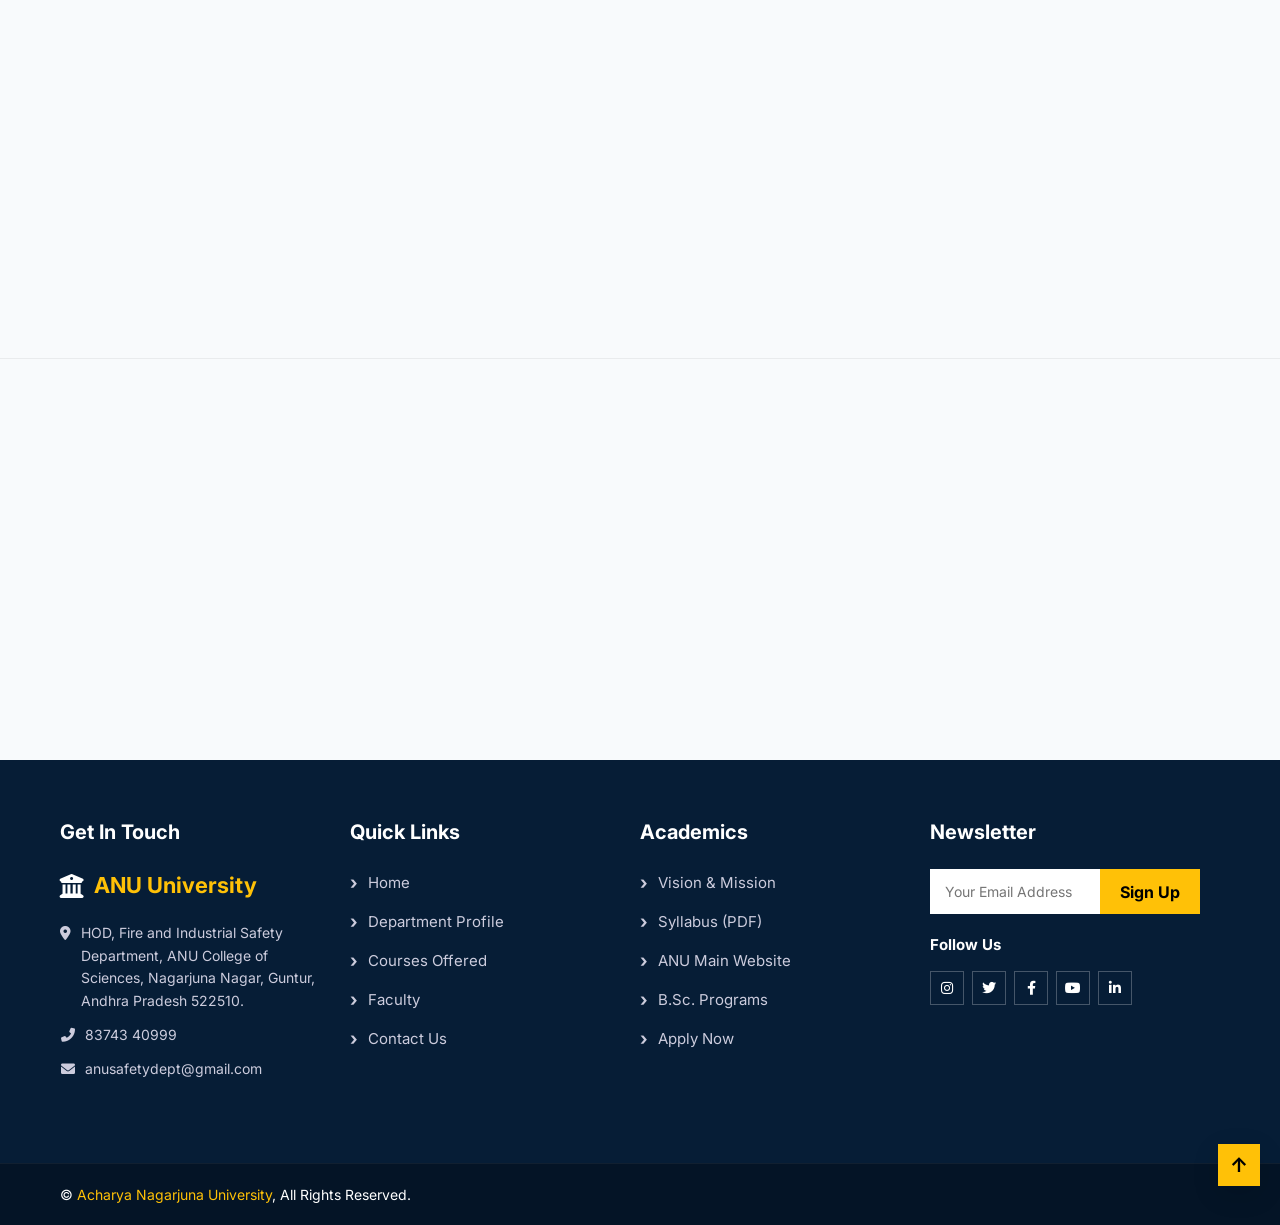
==== commit 91b8d283: "feat: hero slide 1 replacement + 11 new gallery tiles Hero: - Slide 1 replaced with real classroom p" ====
--- a/index.html
+++ b/index.html
@@ -573,8 +573,7 @@
     <div class="hero-slide kb-active" data-slide="0">
       <div class="hero-bg-wrap">
         <picture>
-          <source srcset="images/hero-1.webp" type="image/webp">
-          <img src="images/hero-1.png" class="hero-bg-img" alt="Trained for the Frontline" loading="eager">
+          <img src="images/hero-classroom.png" class="hero-bg-img" alt="NIFS Classroom Teaching" loading="eager">
         </picture>
       </div>
       <div class="hero-overlay"></div>
@@ -885,6 +884,22 @@
             <img src="images/ev5.jpeg" alt="Industry-Certified Safety Standards Workshop" loading="lazy">
             <div class="gallery-caption-bar"><span class="ev-tag">Workshop</span><div class="ev-title">Industry-Certified Safety Standards</div><div class="ev-date">Orientation on Industry-Certified Safety Training &amp; ISO 45001</div></div>
           </div>
+          <div class="ag-card">
+            <img src="images/ev-port-visit-1.jpeg" alt="Port & Harbour Safety Exposure Visit" loading="lazy">
+            <div class="gallery-caption-bar"><span class="ev-tag">Industrial Visit</span><div class="ev-title">Port &amp; Harbour Safety Exposure Visit</div><div class="ev-date">Live observation of maritime industrial operations and height-safety protocols</div></div>
+          </div>
+          <div class="ag-card">
+            <img src="images/ev-casualty-carry.jpeg" alt="Casualty Evacuation Drill" loading="lazy">
+            <div class="gallery-caption-bar"><span class="ev-tag">Practical</span><div class="ev-title">Casualty Evacuation Drill</div><div class="ev-date">Fireman's carry technique — mass casualty simulation at NIFS rooftop training ground</div></div>
+          </div>
+          <div class="ag-card">
+            <img src="images/ev-fire-briefing-2.jpeg" alt="Outdoor Fire Drill Orientation" loading="lazy">
+            <div class="gallery-caption-bar"><span class="ev-tag">Training</span><div class="ev-title">Outdoor Fire Drill Orientation</div><div class="ev-date">Full batch assembled before live hose-and-hydrant practical session</div></div>
+          </div>
+          <div class="ag-card">
+            <img src="images/ev-plant-briefing.jpeg" alt="Plant Safety Briefing — Heavy Industry" loading="lazy">
+            <div class="gallery-caption-bar"><span class="ev-tag">Industrial Visit</span><div class="ev-title">Plant Safety Briefing — Heavy Industry</div><div class="ev-date">Live hazard identification and walkthrough at heavy industrial manufacturing facility</div></div>
+          </div>
         </div>
 
         <!-- Column 2 (starts lower, drifts up — creates stagger depth) -->
@@ -901,6 +916,22 @@
             <img src="images/ev6.jpeg" alt="Safety Audit" loading="lazy">
             <div class="gallery-caption-bar"><span class="ev-tag">Audit</span><div class="ev-title">Campus Fire Safety Audit &amp; Inspection</div><div class="ev-date">Student-led audit of ANU College of Sciences</div></div>
           </div>
+          <div class="ag-card">
+            <img src="images/ev-march-past.jpeg" alt="March Past & Discipline Drill" loading="lazy">
+            <div class="gallery-caption-bar"><span class="ev-tag">Parade</span><div class="ev-title">March Past &amp; Discipline Drill</div><div class="ev-date">Students in formal march formation at NIFS campus training ground</div></div>
+          </div>
+          <div class="ag-card">
+            <img src="images/ev-fire-briefing-1.jpeg" alt="Fire Fighting Equipment Briefing" loading="lazy">
+            <div class="gallery-caption-bar"><span class="ev-tag">Training</span><div class="ev-title">Fire Fighting Equipment Briefing</div><div class="ev-date">Pre-drill orientation on hose handling and hydrant systems at NIFS training ground</div></div>
+          </div>
+          <div class="ag-card">
+            <img src="images/ev-apfire-demo.jpeg" alt="AP Fire Services Dept. Demonstration" loading="lazy">
+            <div class="gallery-caption-bar"><span class="ev-tag">Event</span><div class="ev-title">AP Fire Services Dept. Demonstration</div><div class="ev-date">Students interact with APSDRF&amp;SD personnel and equipment during awareness programme</div></div>
+          </div>
+          <div class="ag-card">
+            <img src="images/ev-site-induction.jpeg" alt="Industrial Visit — Site Induction" loading="lazy">
+            <div class="gallery-caption-bar"><span class="ev-tag">Industrial Visit</span><div class="ev-title">Industrial Visit — Site Induction</div><div class="ev-date">Students prepared for plant entry briefing at partner corporate facility</div></div>
+          </div>
         </div>
 
         <!-- Column 3 (matches col 1 rhythm) -->
@@ -916,6 +947,18 @@
           <div class="ag-card">
             <img src="images/ev4.jpeg" alt="Guest Lecture" loading="lazy">
             <div class="gallery-caption-bar"><span class="ev-tag">Guest Lecture</span><div class="ev-title">Occupational Health &amp; Hazard Control</div><div class="ev-date">Expert session on workplace hazard identification</div></div>
+          </div>
+          <div class="ag-card">
+            <img src="images/ev-fire-hose.jpeg" alt="Fire Hose & Hydrant Operation" loading="lazy">
+            <div class="gallery-caption-bar"><span class="ev-tag">Practical</span><div class="ev-title">Fire Hose &amp; Hydrant Operation</div><div class="ev-date">High-pressure water jet handling drill at NIFS field training area</div></div>
+          </div>
+          <div class="ag-card">
+            <img src="images/ev-fire-briefing-3.jpeg" alt="Live Fire Drill Preparation" loading="lazy">
+            <div class="gallery-caption-bar"><span class="ev-tag">Training</span><div class="ev-title">Live Fire Drill Preparation</div><div class="ev-date">Faculty addresses full batch before hands-on fire suppression practical</div></div>
+          </div>
+          <div class="ag-card">
+            <img src="images/ev-plant-valve.jpeg" alt="Heavy Industry Plant Walkthrough" loading="lazy">
+            <div class="gallery-caption-bar"><span class="ev-tag">Industrial Visit</span><div class="ev-title">Heavy Industry Plant Walkthrough</div><div class="ev-date">Students inspect valve &amp; piping systems at bulk handling industrial facility</div></div>
           </div>
         </div>
 
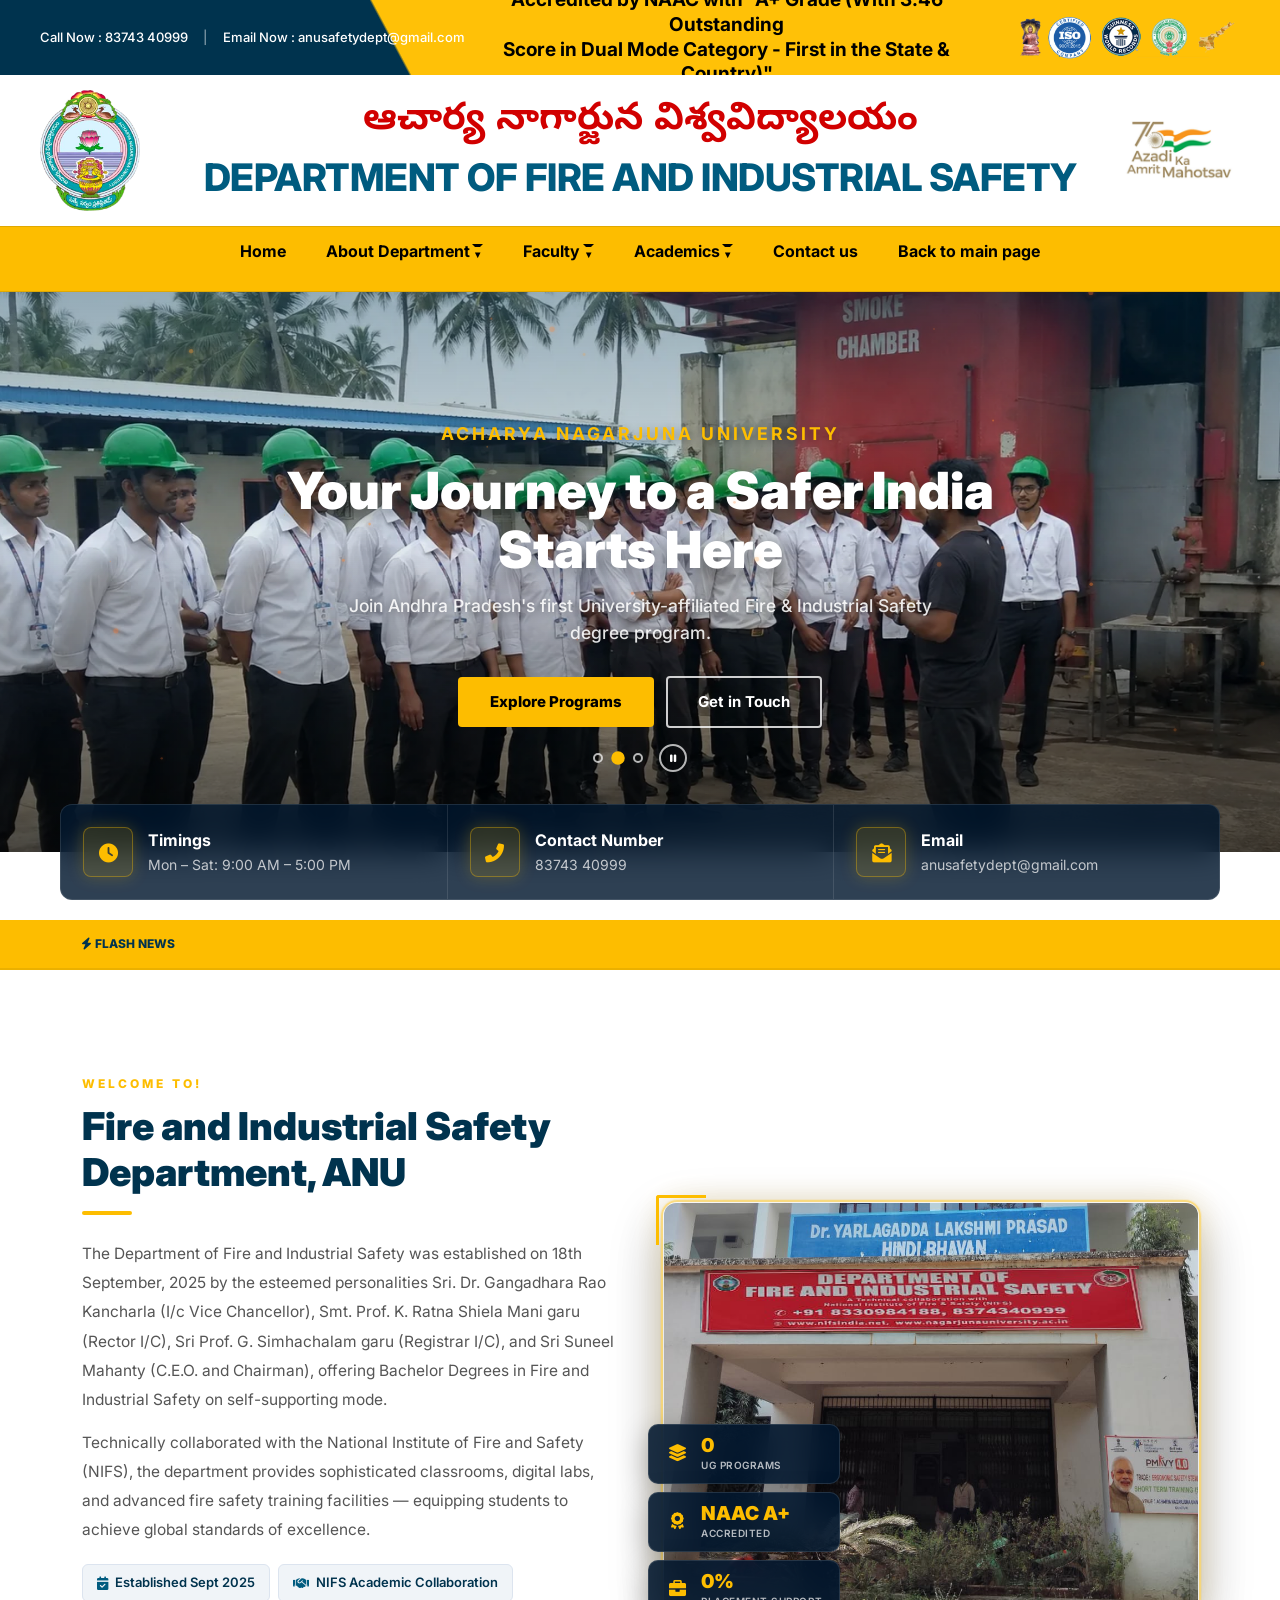
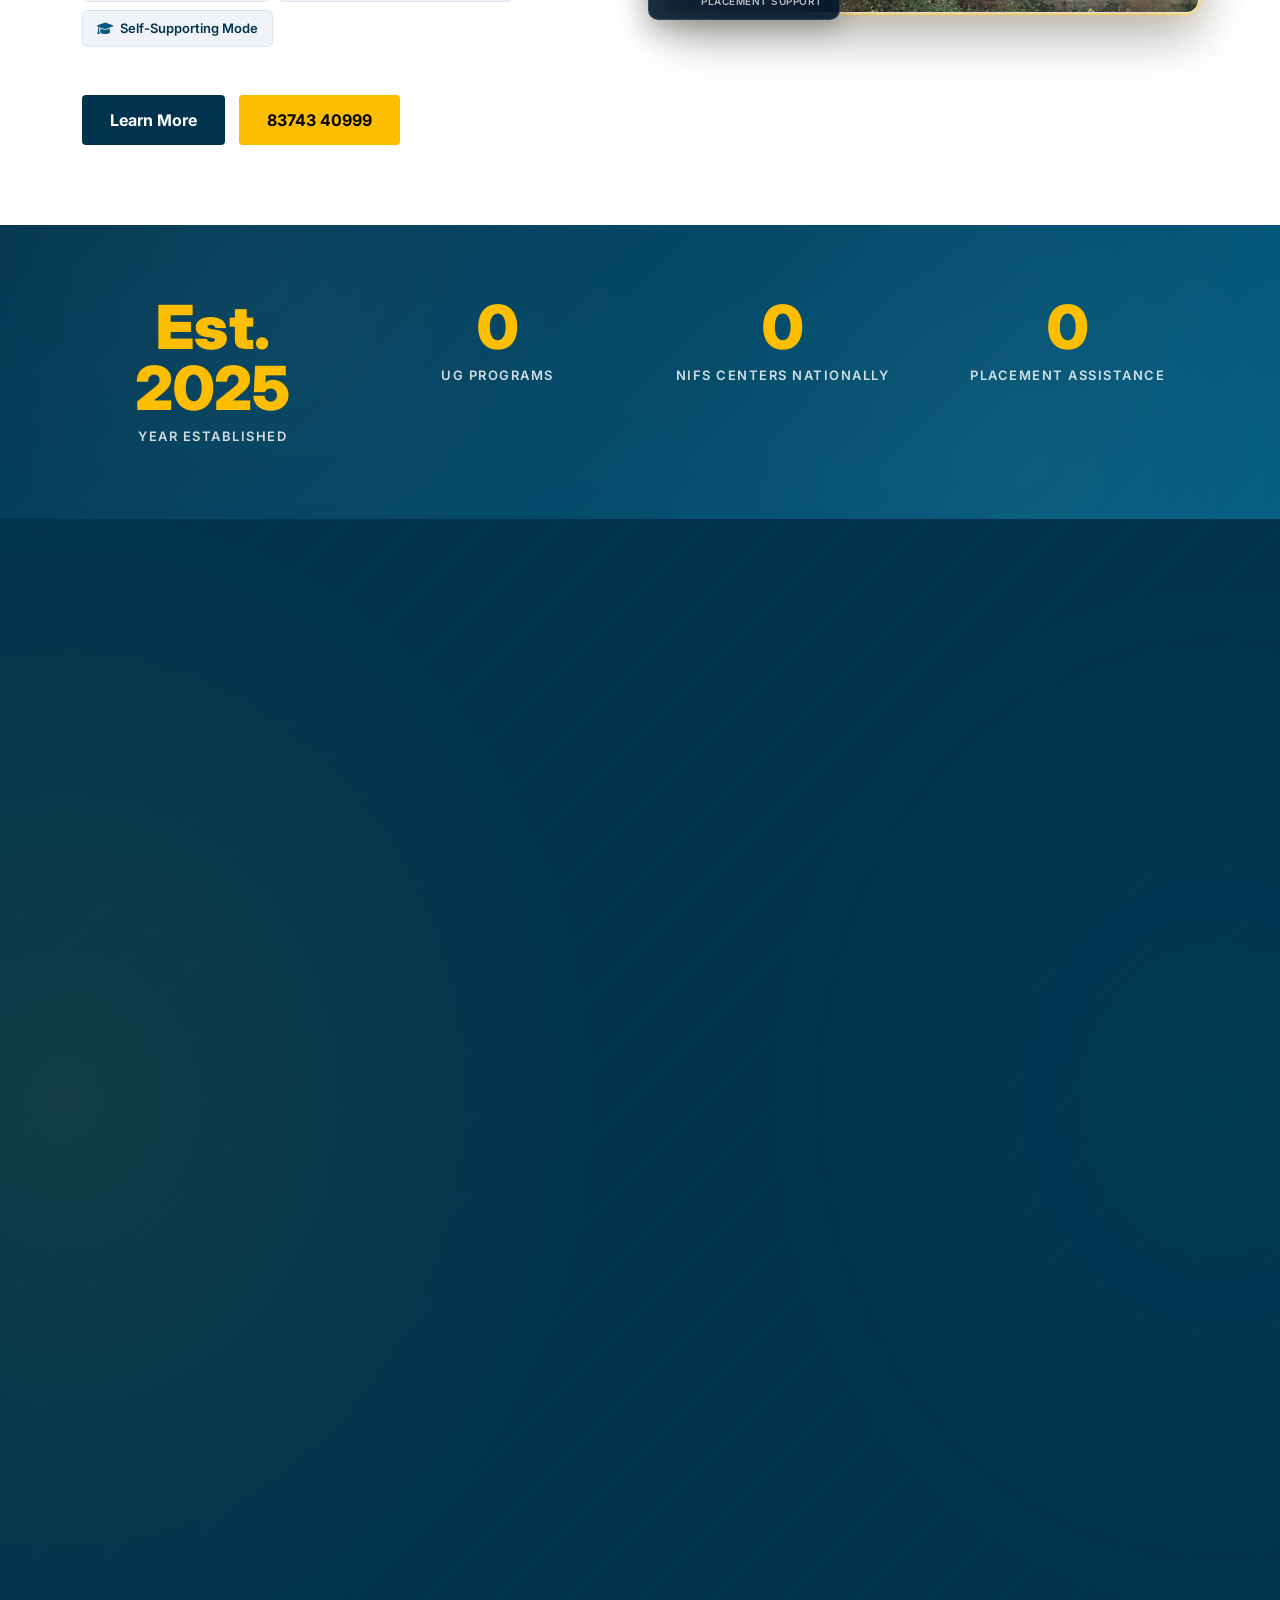
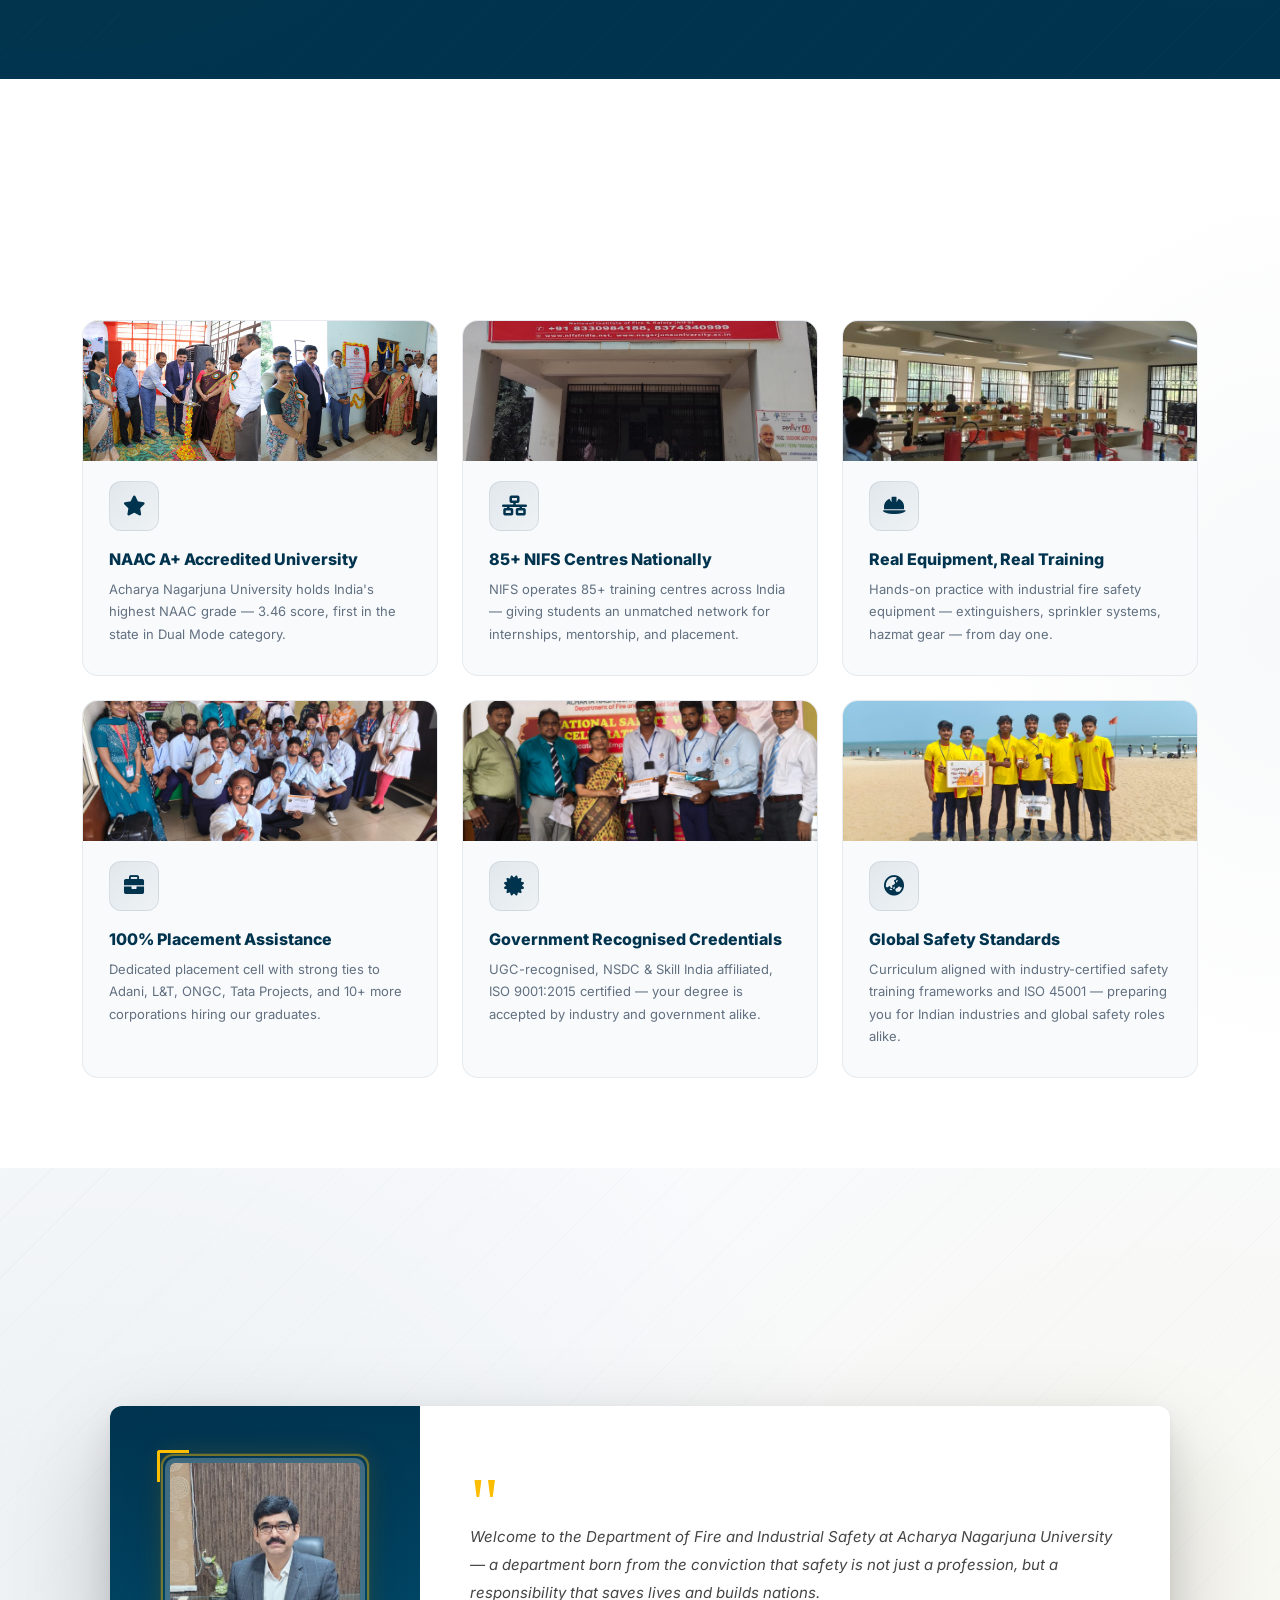
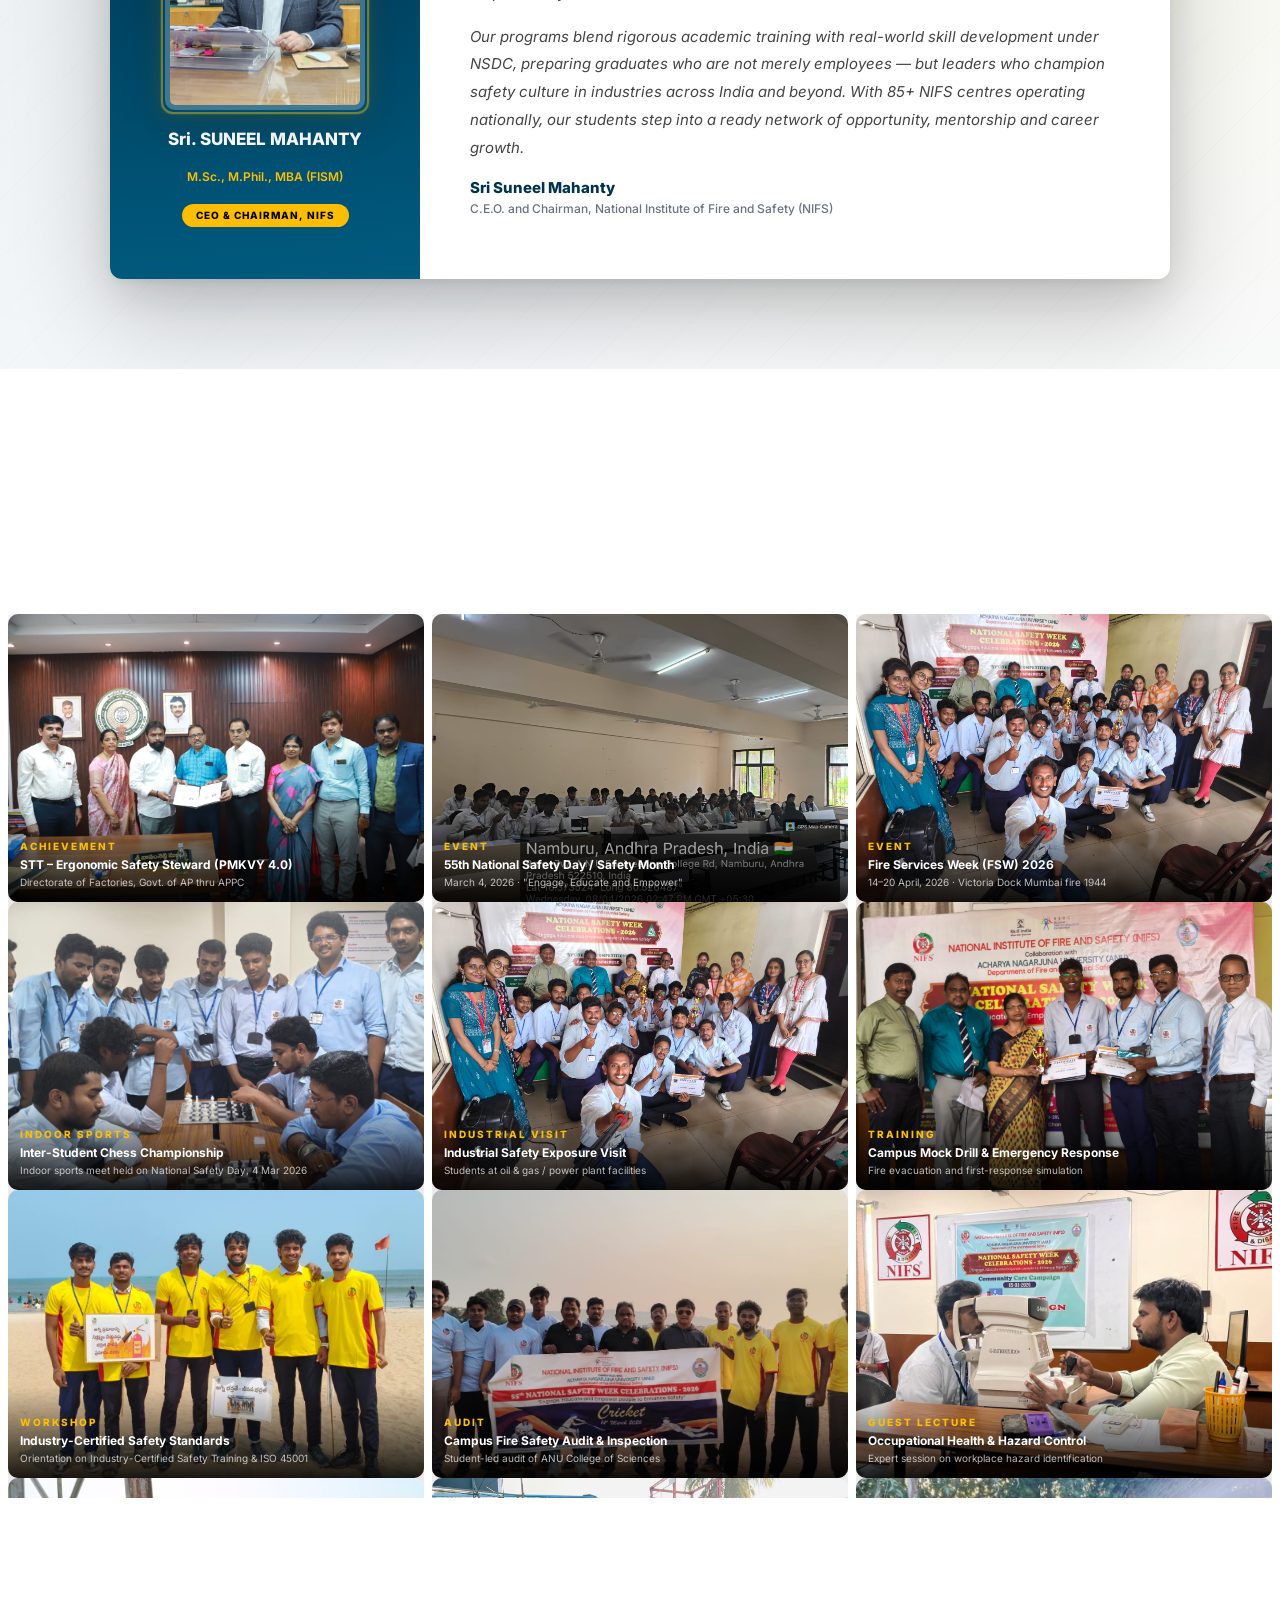
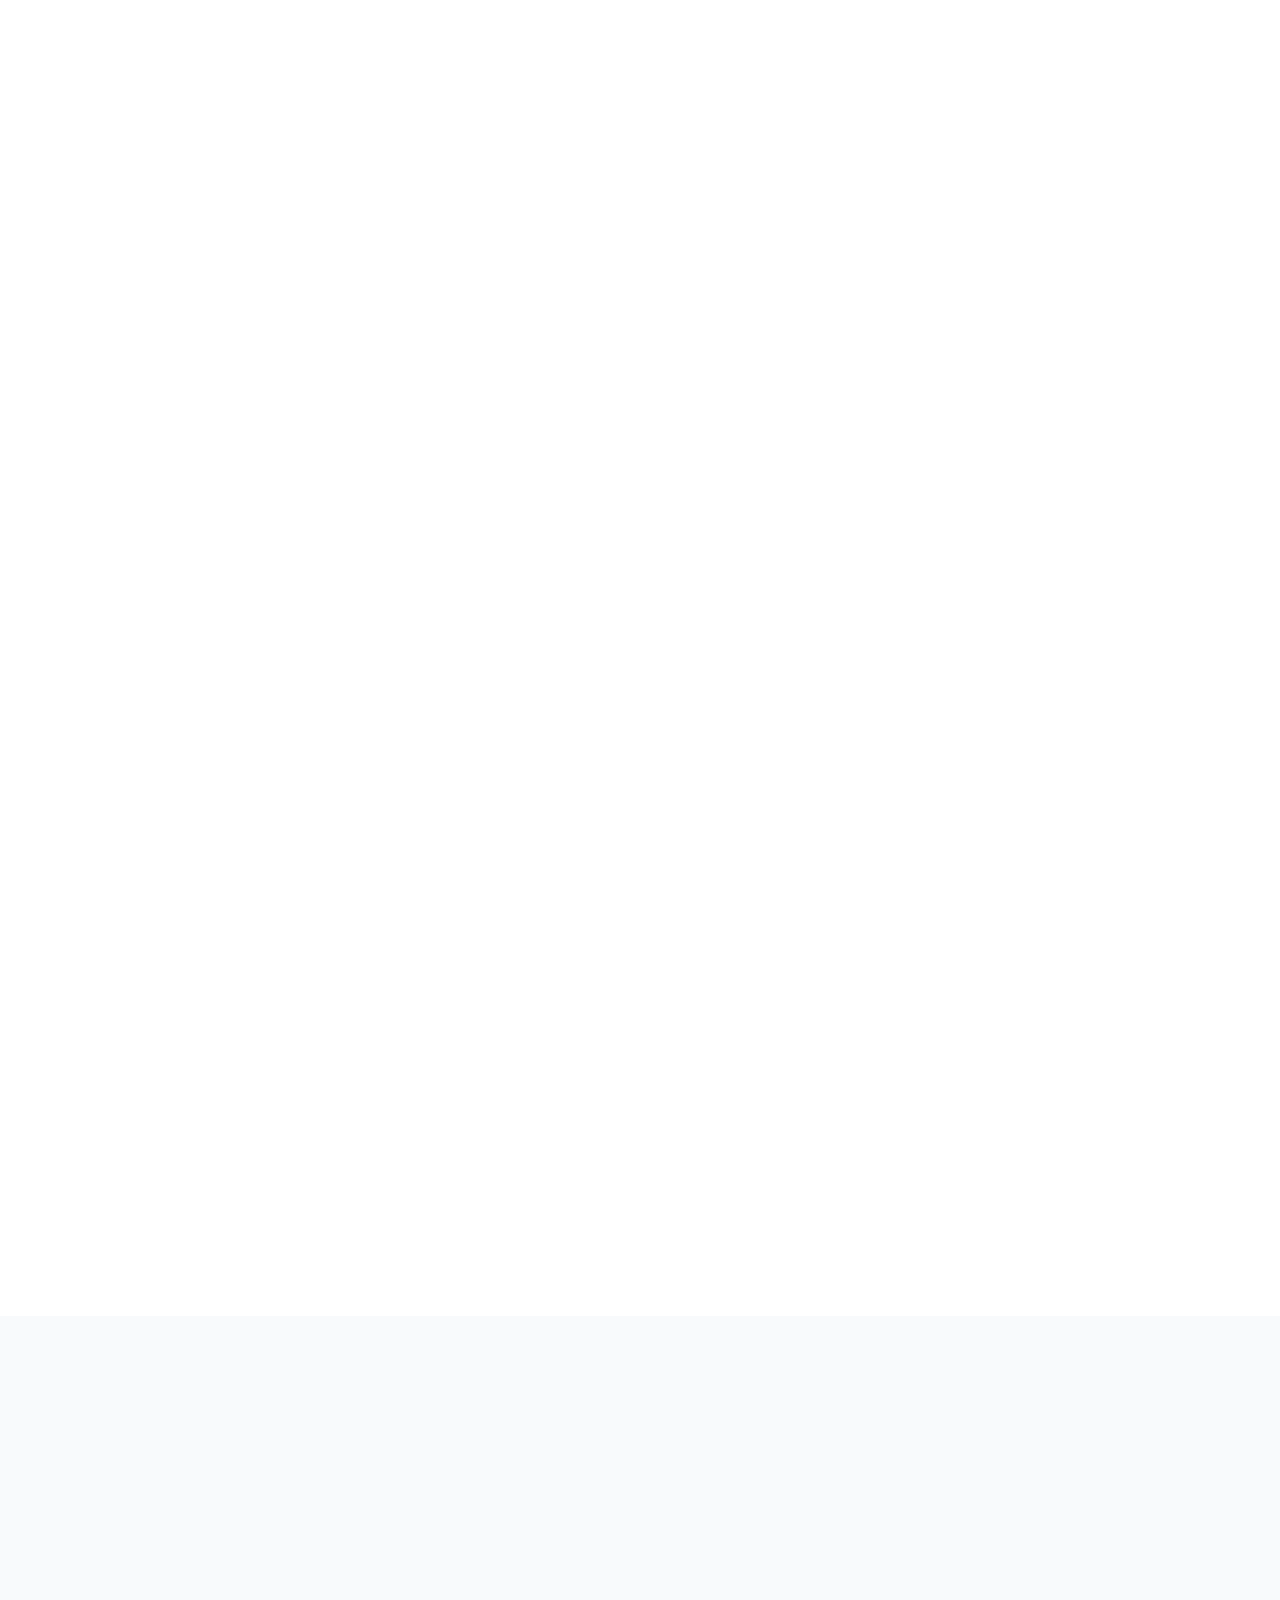
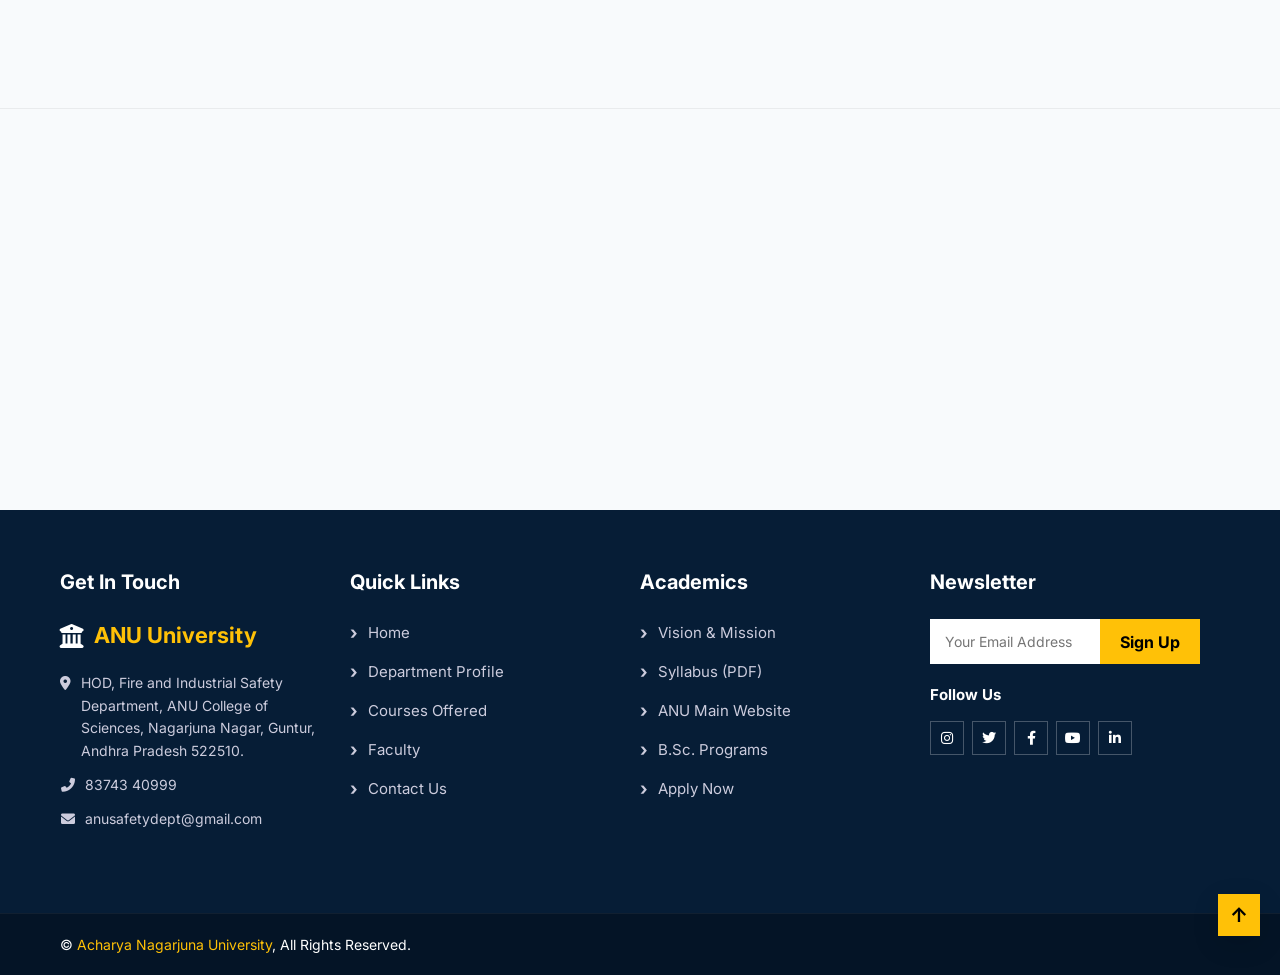
==== commit ead28fdf: "fix: gallery — restore card size, replace scrub with infinite auto-scroll Card size regression: - .a" ====
--- a/index.html
+++ b/index.html
@@ -193,18 +193,24 @@
 
     /* Animated Gallery — 3D scroll-driven grid */
     .gallery-section{padding:90px 0 60px;background:#fff;overflow:hidden}
-    .ag-scroll-wrap{position:relative;width:100%}
+    .ag-scroll-wrap{position:relative;width:100%;height:250vh}
     .ag-sticky{
-      height:100vh;width:100%;
+      position:sticky;top:0;
+      height:100vh;width:100%;overflow:hidden;
     }
     .ag-grid{
       display:grid;grid-template-columns:repeat(3,1fr);gap:8px;
-      width:100%;height:100%;will-change:transform;
+      width:100%;height:100%;
       padding:8px;box-sizing:border-box;
     }
-    .ag-col{display:flex;flex-direction:column;gap:8px;will-change:transform;height:100%}
+    .ag-col{overflow:hidden;height:100%}
+    .ag-col-inner{display:flex;flex-direction:column;gap:8px;will-change:transform}
+    .ag-col-inner.ag-scrolling{animation:ag-scroll-up var(--ag-dur,28s) linear infinite}
+    @media(hover:hover){.ag-col:hover .ag-col-inner{animation-play-state:paused}}
+    @keyframes ag-scroll-up{to{transform:translateY(-50%)}}
     .ag-card{
-      position:relative;overflow:hidden;border-radius:10px;flex:1;
+      position:relative;overflow:hidden;border-radius:10px;
+      flex-shrink:0;width:100%;height:32vh;
       cursor:pointer;box-shadow:0 4px 22px rgba(0,0,0,.16);
     }
     .ag-card img{width:100%;height:100%;object-fit:cover;display:block;position:absolute;inset:0;transition:transform .45s ease}
@@ -389,7 +395,7 @@
       /* Gallery */
       .ag-sticky{height:85vh}
       .ag-grid{gap:5px;padding:5px}
-      .ag-card{border-radius:6px}
+      .ag-card{border-radius:6px;height:27vh}
       .ev-date{display:none}
     }
     /* ─── WhatsApp Floating Button ─── */
@@ -1354,50 +1360,39 @@
     }});
   });
 
-  /* ── Animated Gallery — GSAP pin + 3D tilt + column float ── */
+  /* ── Animated Gallery — infinite vertical auto-scroll per column ── */
   (function(){
-    const agSticky=document.getElementById('agSticky');
-    const grid=document.getElementById('agGrid');
-    const col1=document.getElementById('agCol1');
-    const col2=document.getElementById('agCol2');
-    const col3=document.getElementById('agCol3');
-    if(!agSticky||!grid||!col1||!col2||!col3) return;
-
-    /* Col 2 sits lower at start so all 3 columns feel staggered (max 18% to avoid bleed) */
-    gsap.set(col1,{yPercent:5});
-    gsap.set(col2,{yPercent:18});
-    gsap.set(col3,{yPercent:5});
-
-    /* GSAP pins the gallery container and drives the whole animation via scrub */
-    const tl=gsap.timeline({
-      scrollTrigger:{
-        trigger:agSticky,
-        pin:true,
-        start:'top top',
-        end:'+=280%',
-        scrub:1.8,
-        invalidateOnRefresh:true,
-      }
+    const colDefs=[
+      {id:'agCol1',dur:30},
+      {id:'agCol2',dur:38},
+      {id:'agCol3',dur:24},
+    ];
+    if(!document.getElementById('agCol1')) return;
+
+    colDefs.forEach(({id,dur})=>{
+      const col=document.getElementById(id);
+
+      /* Wrap existing cards in a scrolling inner container */
+      const inner=document.createElement('div');
+      inner.className='ag-col-inner';
+      [...col.children].forEach(c=>{
+        c.dataset.orig='1';   /* mark originals for lightbox */
+        inner.appendChild(c);
+      });
+
+      /* Duplicate the full set — the translateY(-50%) loop lands exactly here */
+      [...inner.children].forEach(c=>inner.appendChild(c.cloneNode(true)));
+
+      col.appendChild(inner);
+      inner.style.setProperty('--ag-dur',dur+'s');
+      if(!rm) inner.classList.add('ag-scrolling');
     });
 
-    /* Phase 1 — grid rotates from flat-on-table tilt to face-on view
-       transformPerspective is set on the element itself (NOT on parent via CSS) to avoid double-perspective */
-    if(!rm){
-      tl.fromTo(grid,
-        {rotateX:72,scale:1.15,transformPerspective:900,transformOrigin:'50% 0%'},
-        {rotateX:0,scale:1,ease:'none',duration:1}
-      );
-    }
-
-    /* Phase 2 — all three columns float upward at different speeds */
-    const p2=rm?0:'>';
-    tl.to(col1,{yPercent:-28,ease:'none',duration:1.8},p2);
-    tl.to(col2,{yPercent:-5,ease:'none',duration:1.8},'<');
-    tl.to(col3,{yPercent:-28,ease:'none',duration:1.8},'<');
-
-    /* Lightbox */
-    const cards=[...document.querySelectorAll('.ag-card')];
-    const lb=document.getElementById('lightbox'),lbImg=document.getElementById('lbImg'),lbCap=document.getElementById('lbCap');
+    /* Lightbox — only original cards (clones excluded via data-orig) */
+    const cards=[...document.querySelectorAll('.ag-card[data-orig]')];
+    const lb=document.getElementById('lightbox');
+    const lbImg=document.getElementById('lbImg');
+    const lbCap=document.getElementById('lbCap');
     let lbI=0;
     function openLB(i){
       lbI=i;const c=cards[i];
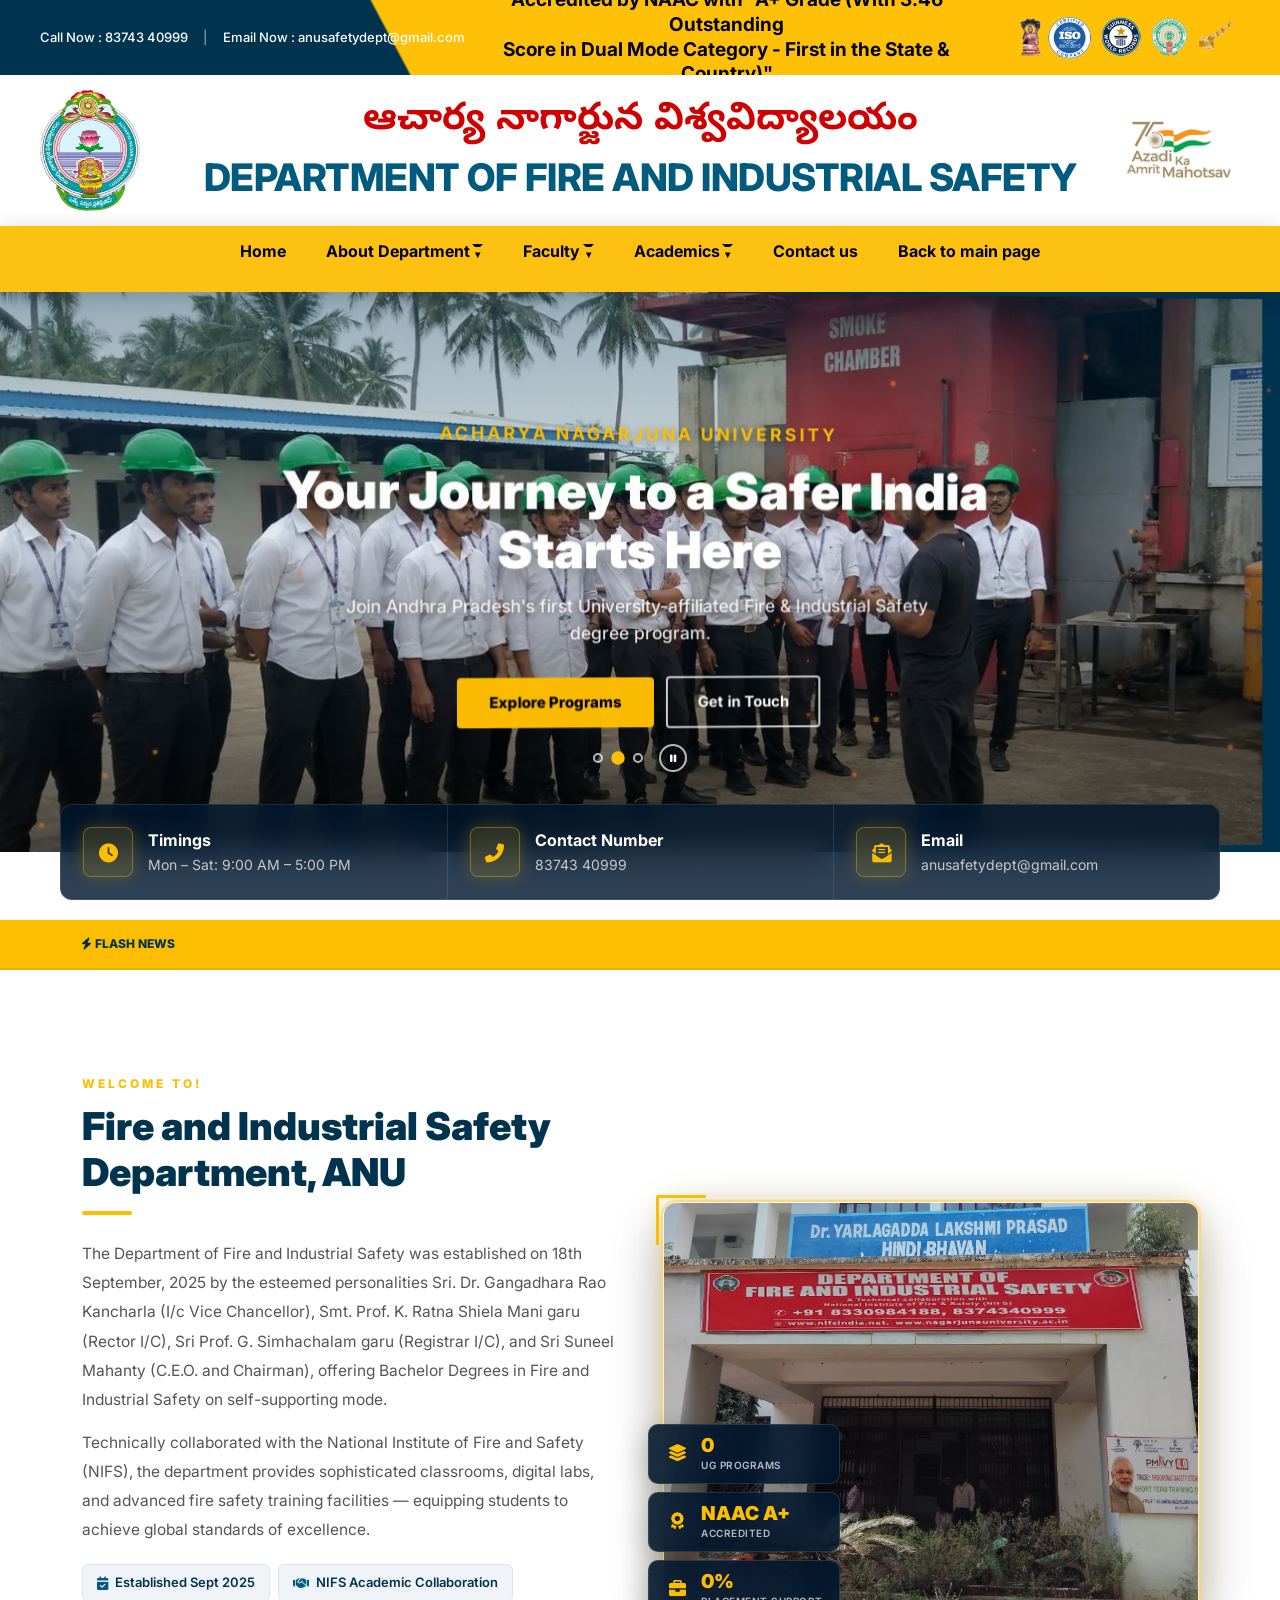
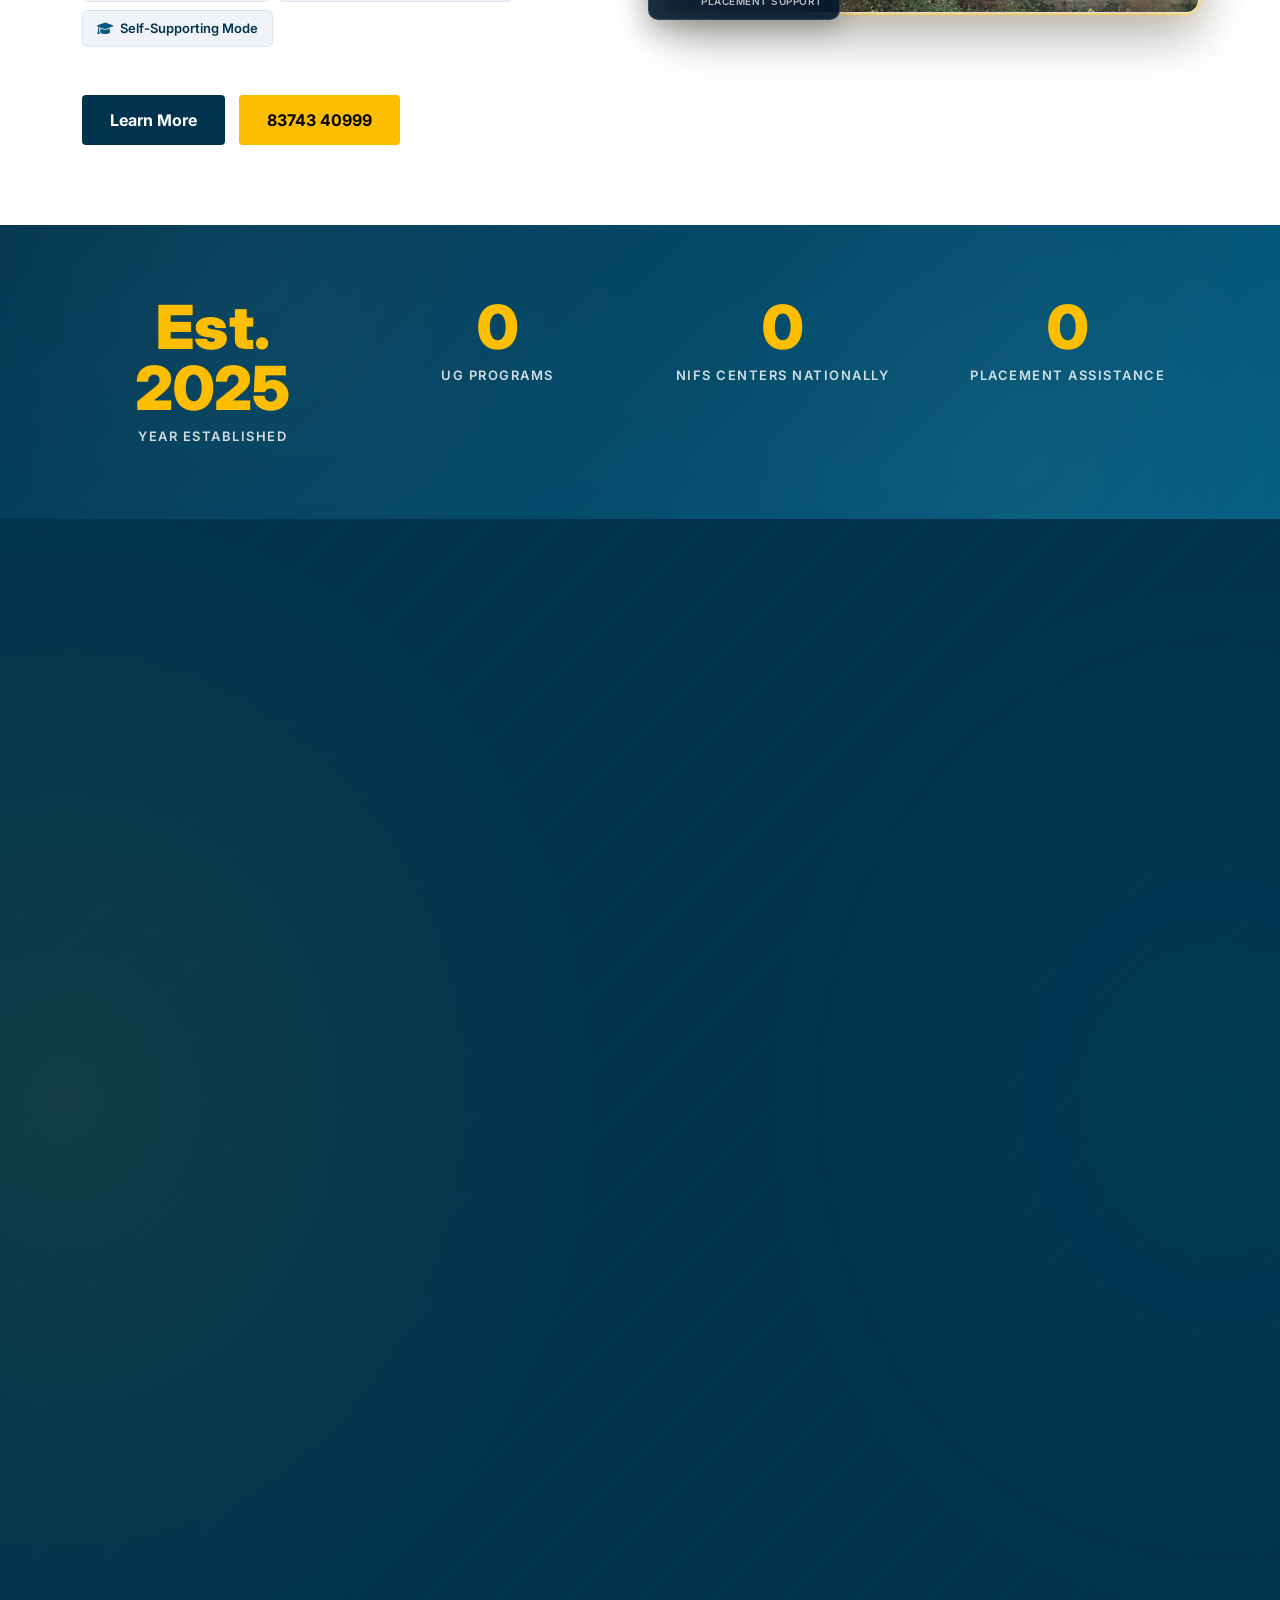
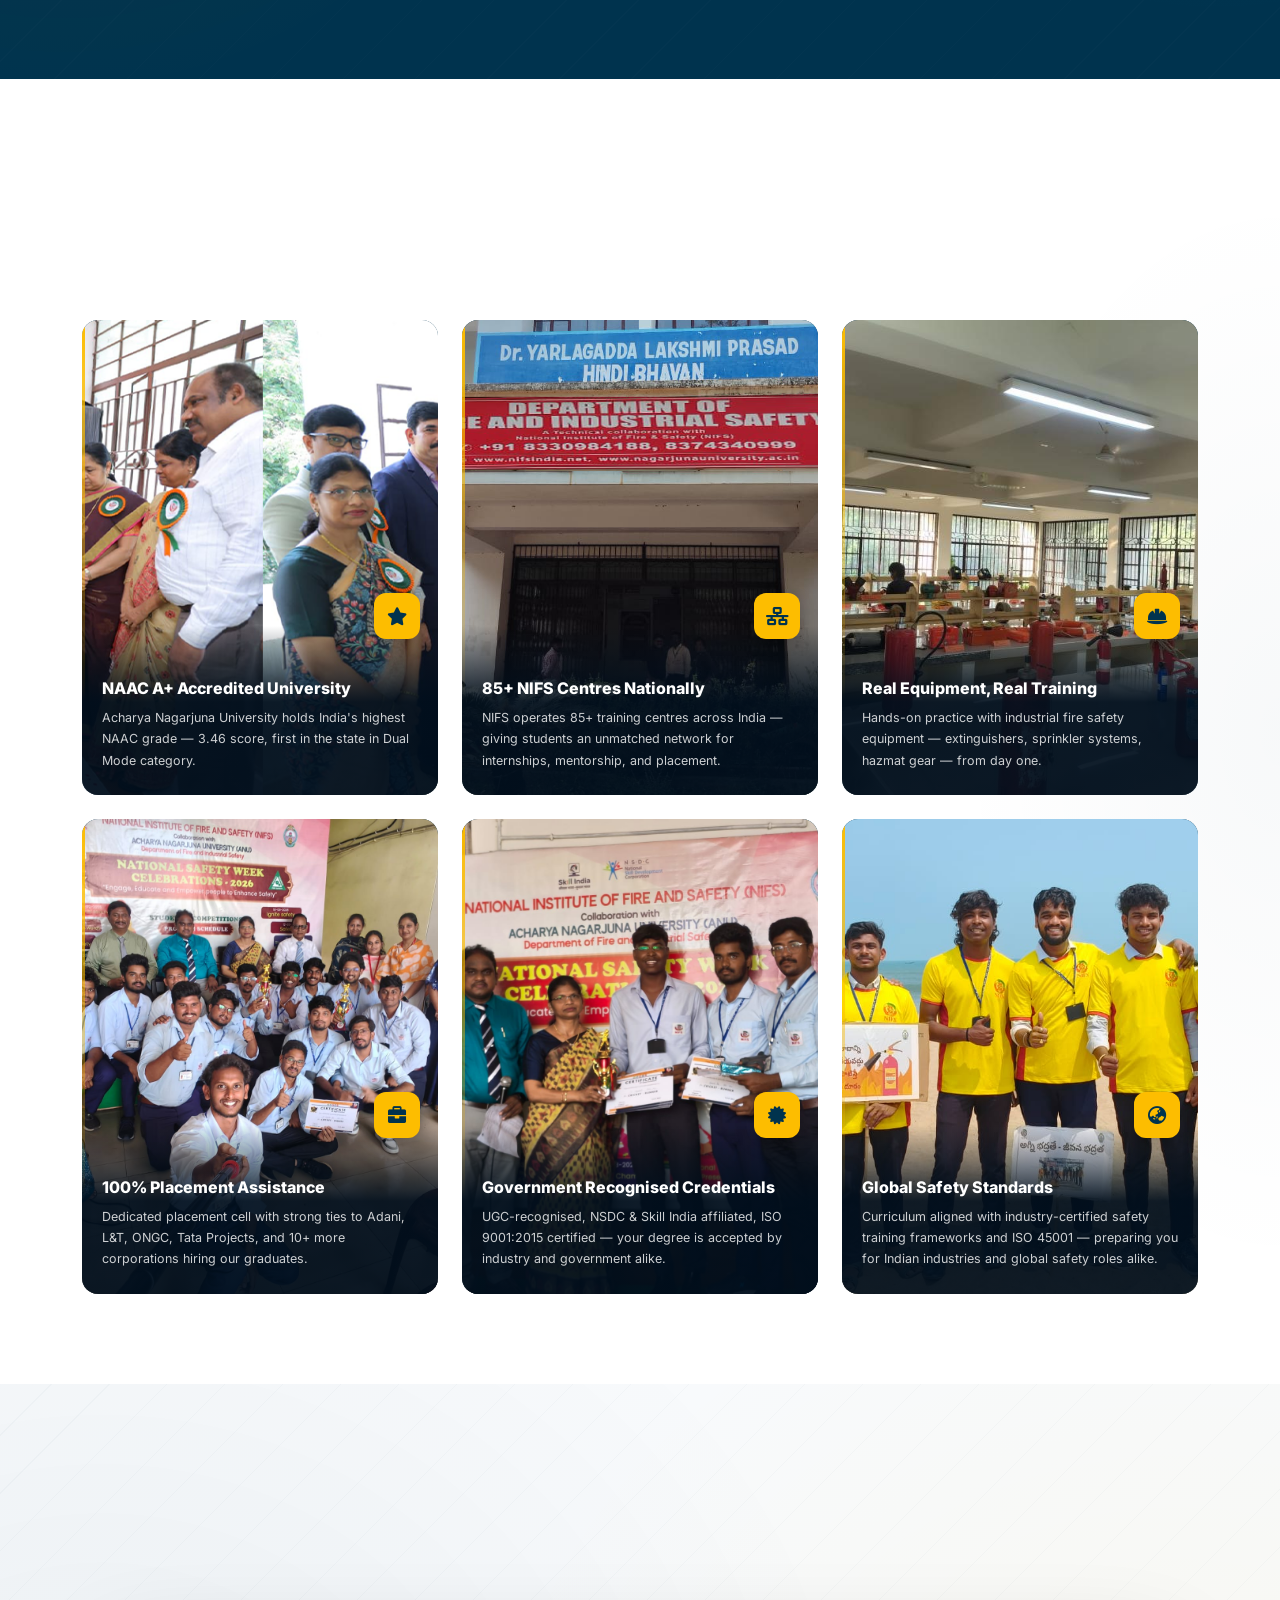
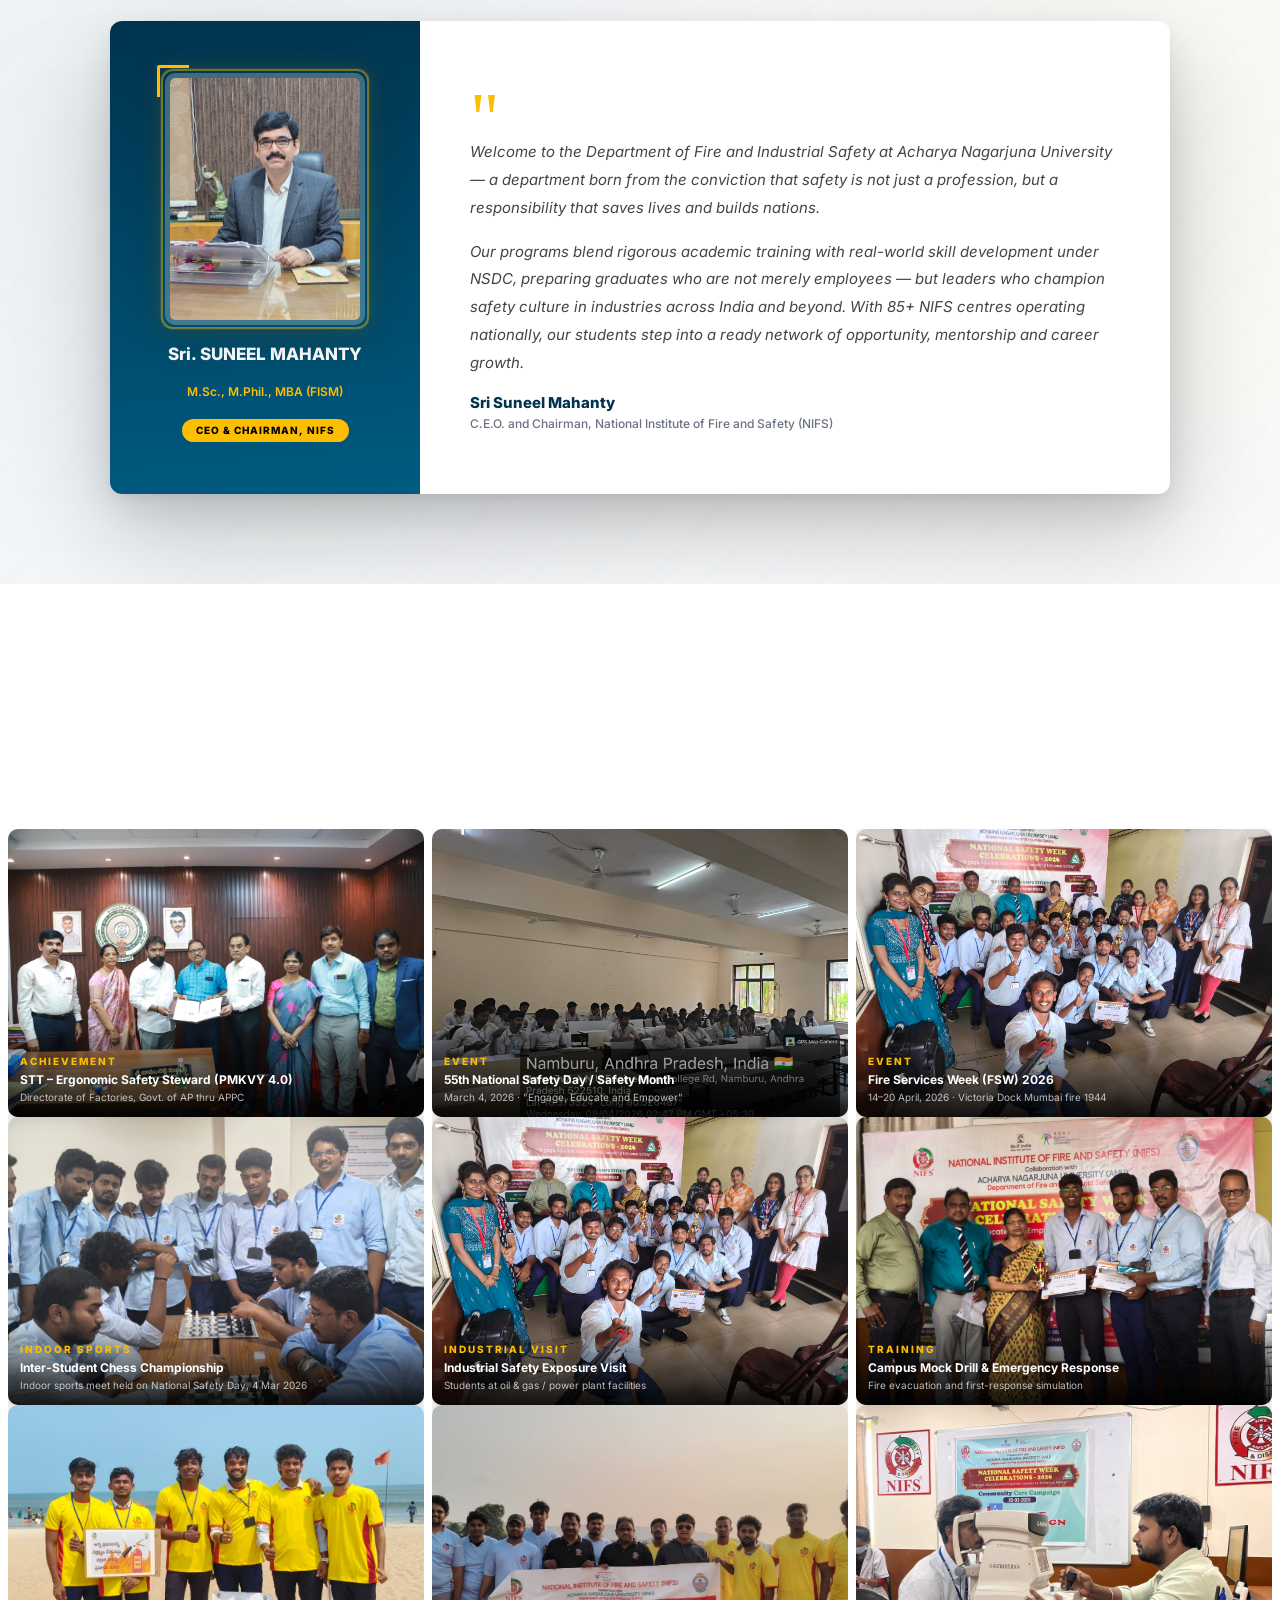
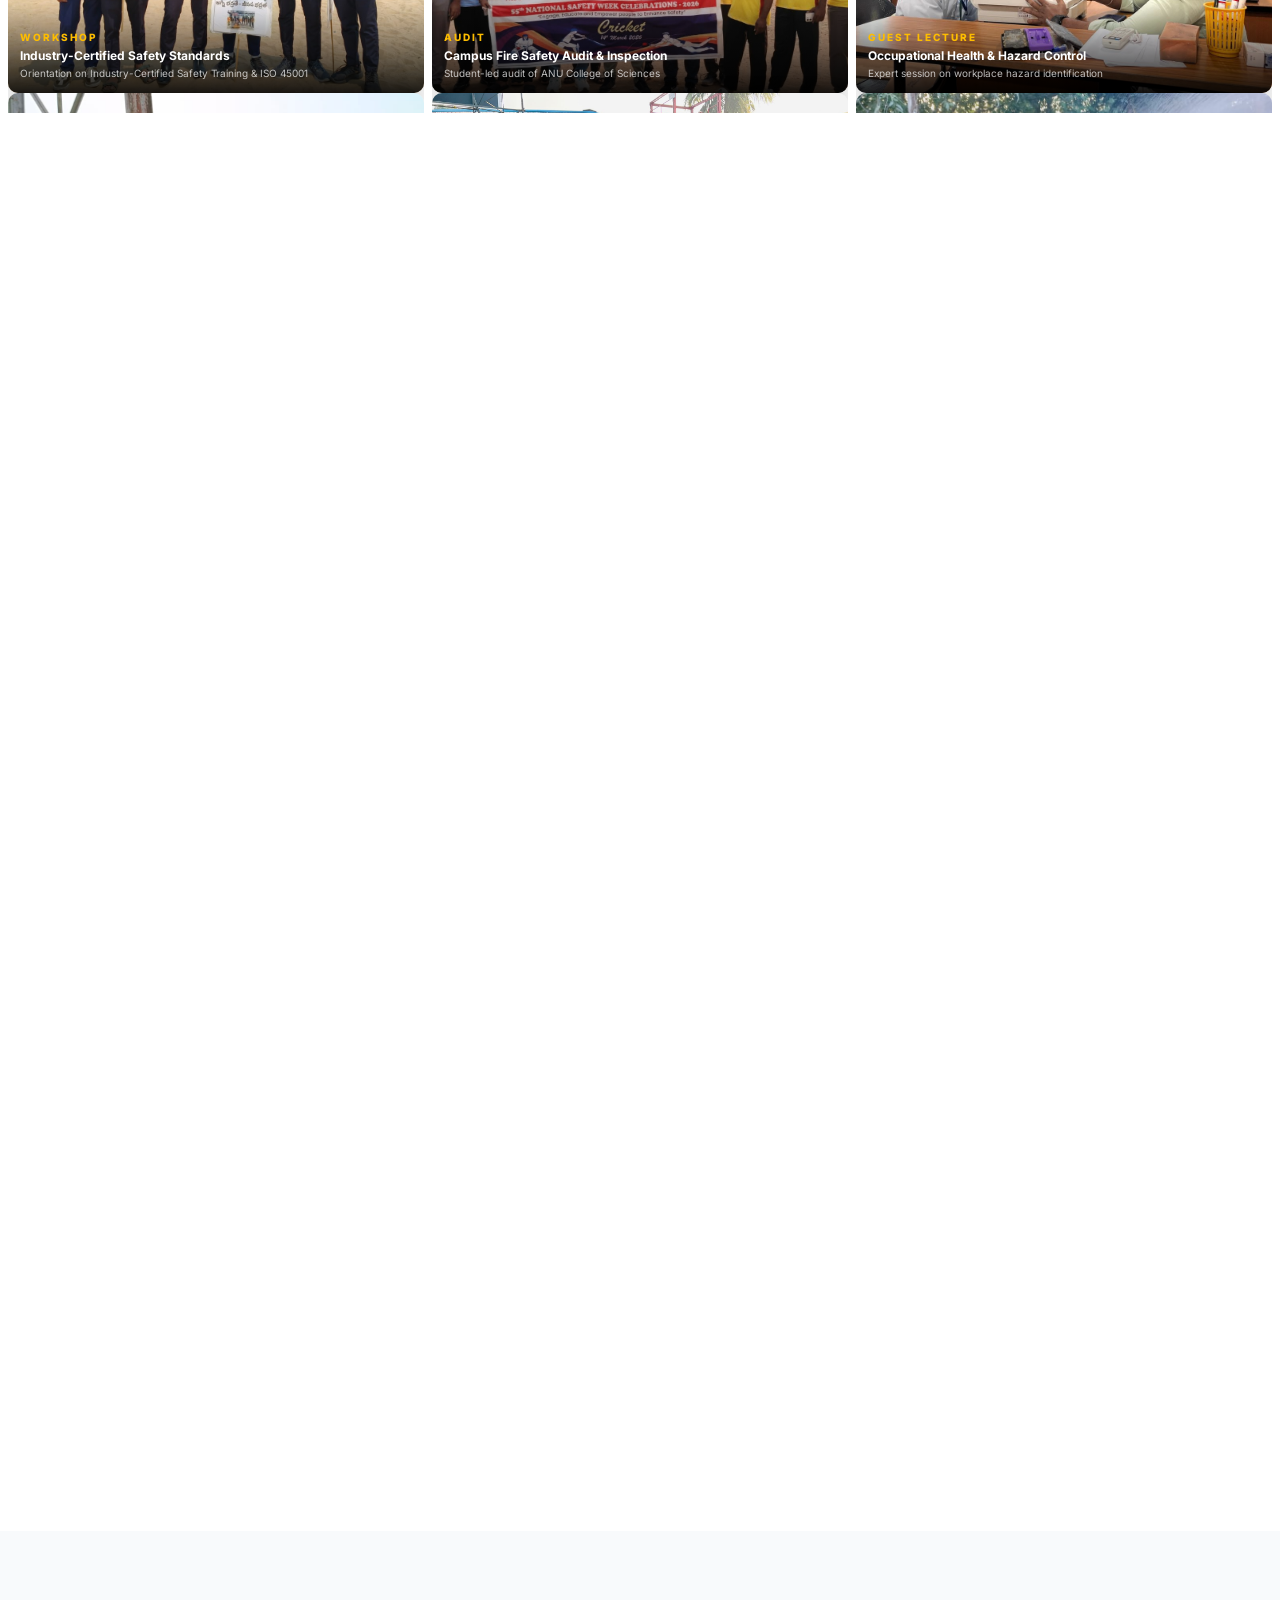
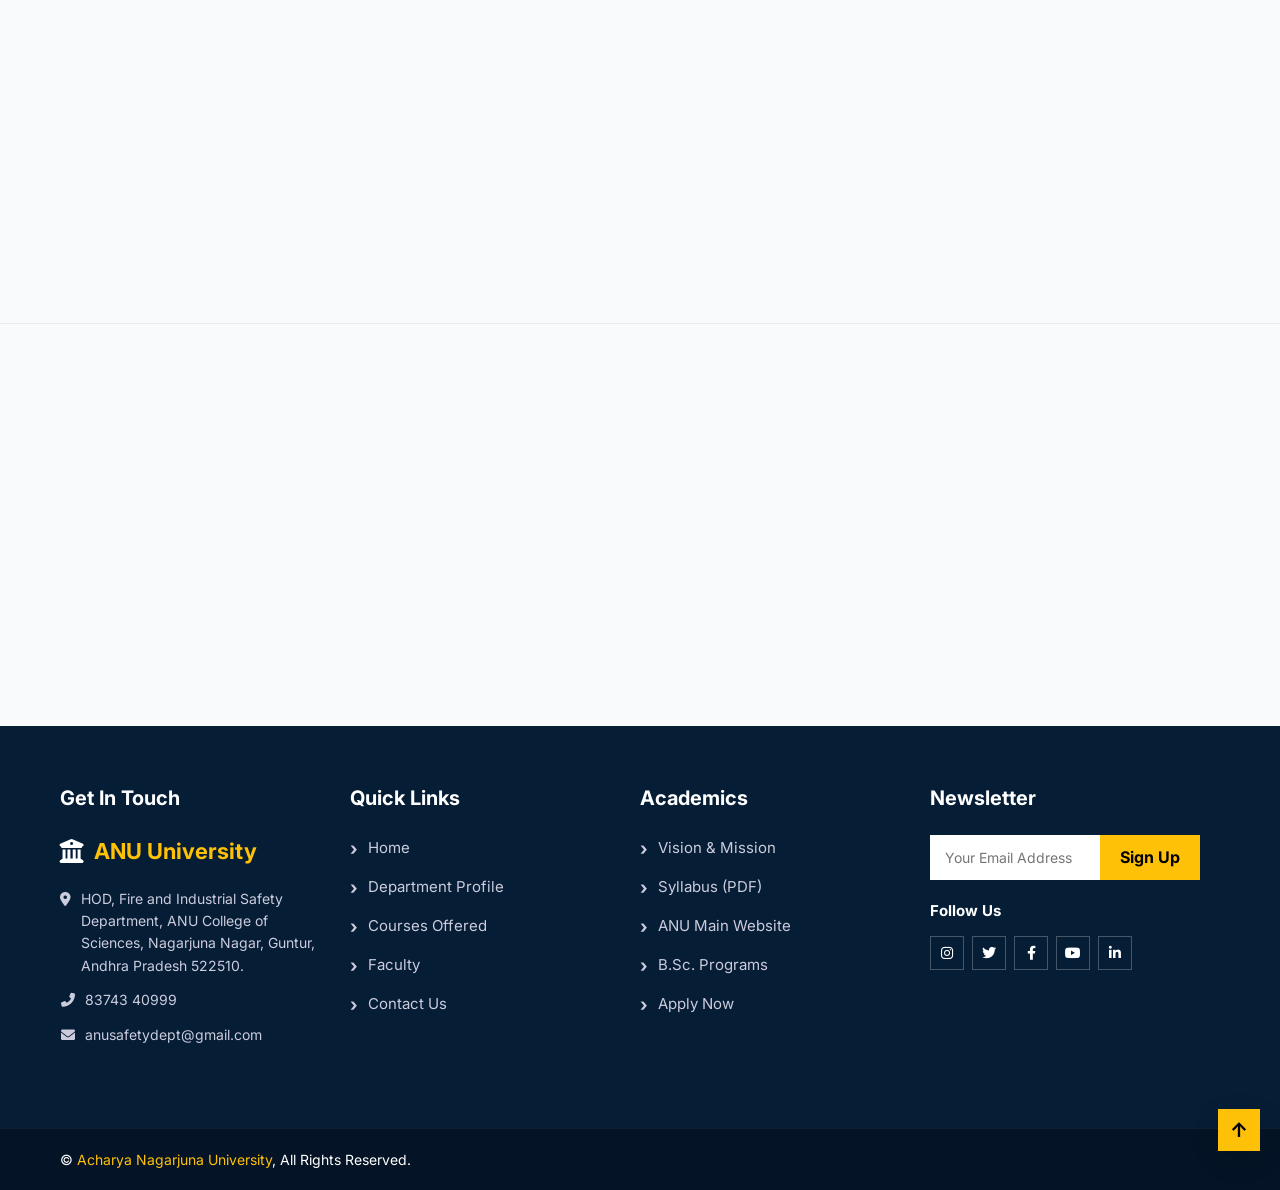
==== commit 68ee8a28: "redesign: Why Choose Us cards — full-image immersive layout - Image now fills entire card (position:" ====
--- a/index.html
+++ b/index.html
@@ -317,10 +317,10 @@
     .prog-img-wrap img{width:100%;height:100%;object-fit:cover;display:block;transition:transform .55s ease}
     .prog-img-wrap::after{content:'';position:absolute;bottom:0;left:0;right:0;height:80px;background:linear-gradient(to top,rgba(3,18,35,1) 0%,transparent 100%)}
     .prog-card:hover .prog-img-wrap img{transform:scale(1.05)}
-    /* whyus card image header — card padding is 30px 26px so bleed -30px top -26px sides */
-    .whyus-img-wrap{margin:-30px -26px 20px;height:140px;overflow:hidden;flex-shrink:0}
-    .whyus-img-wrap img{width:100%;height:100%;object-fit:cover;display:block;transition:transform .5s ease}
-    .whyus-card:hover .whyus-img-wrap img{transform:scale(1.06)}
+    /* whyus image fills full card absolutely — no crop from fixed height */
+    .whyus-img-wrap{position:absolute;inset:0;margin:0;height:100%;overflow:hidden}
+    .whyus-img-wrap img{width:100%;height:100%;object-fit:cover;object-position:center;display:block;transition:transform .55s ease}
+    .whyus-card:hover .whyus-img-wrap img{transform:scale(1.05)}
     .prog-card{background:rgba(3,18,35,.85);border:1px solid rgba(255,255,255,.1);border-radius:20px;padding:0 38px 44px;height:100%;position:relative;overflow:hidden;will-change:transform;transition:border-color .35s,box-shadow .35s;display:flex;flex-direction:column}
     .prog-card::after{content:'';position:absolute;inset:0;border-radius:20px;background:linear-gradient(135deg,rgba(253,189,0,.07) 0%,transparent 55%);opacity:0;transition:opacity .4s;pointer-events:none}
     .prog-card:hover{border-color:rgba(253,189,0,.35);box-shadow:0 28px 72px rgba(0,0,0,.5)}
@@ -344,13 +344,15 @@
     .whyus-section{padding:90px 0;background:#fff;position:relative;overflow:hidden}
     .whyus-section::before{content:'';position:absolute;top:0;right:0;width:45%;height:100%;background:radial-gradient(ellipse 80% 60% at 100% 50%,rgba(0,51,78,.033) 0%,transparent 70%);pointer-events:none}
     .whyus-grid{display:grid;grid-template-columns:repeat(3,1fr);gap:24px;margin-top:52px;position:relative;z-index:1}
-    .whyus-card{padding:30px 26px;border-radius:16px;background:var(--light);border:1px solid rgba(0,51,78,.07);position:relative;overflow:hidden;transition:box-shadow .35s,transform .3s,border-color .35s}
-    .whyus-card::after{content:'';position:absolute;bottom:0;left:0;right:0;height:3px;background:linear-gradient(90deg,var(--navy),var(--yellow));transform:scaleX(0);transform-origin:left;transition:transform .4s cubic-bezier(.4,0,.2,1)}
-    .whyus-card:hover{box-shadow:0 14px 44px rgba(0,51,78,.1);transform:translateY(-5px);border-color:rgba(0,51,78,.13)}
-    .whyus-card:hover::after{transform:scaleX(1)}
-    .whyus-icon{width:50px;height:50px;border-radius:12px;margin-bottom:18px;background:linear-gradient(135deg,rgba(0,51,78,.09),rgba(0,51,78,.04));border:1px solid rgba(0,51,78,.09);display:flex;align-items:center;justify-content:center;font-size:20px;color:var(--navy)}
-    .whyus-title{font-size:1rem;font-weight:800;color:var(--navy);margin-bottom:8px;line-height:1.3}
-    .whyus-desc{font-size:13px;color:#627080;line-height:1.72}
+    .whyus-card{border-radius:16px;background:var(--navy);position:relative;overflow:hidden;aspect-ratio:3/4;padding:0;border:none;transition:box-shadow .35s,transform .3s}
+    .whyus-card::before{content:'';position:absolute;top:0;left:0;width:3px;height:100%;background:linear-gradient(to bottom,var(--yellow) 0%,transparent 80%);z-index:4;transition:box-shadow .35s}
+    .whyus-card::after{display:none}
+    .whyus-card:hover{box-shadow:0 20px 64px rgba(0,0,0,.28);transform:translateY(-5px)}
+    .whyus-card:hover::before{box-shadow:2px 0 18px rgba(253,189,0,.45)}
+    .whyus-icon{position:absolute;right:18px;bottom:156px;z-index:3;width:46px;height:46px;border-radius:12px;background:var(--yellow);color:var(--navy);font-size:18px;display:flex;align-items:center;justify-content:center;box-shadow:0 4px 18px rgba(0,0,0,.32);border:none;margin:0}
+    .whyus-overlay{position:absolute;bottom:0;left:0;right:0;padding:52px 20px 24px;background:linear-gradient(to top,rgba(0,14,28,.93) 55%,transparent);z-index:2}
+    .whyus-title{font-size:1rem;font-weight:800;color:#fff;margin-bottom:8px;line-height:1.3}
+    .whyus-desc{font-size:12.5px;color:rgba(255,255,255,.8);line-height:1.7}
     @media(max-width:991px){.whyus-grid{grid-template-columns:repeat(2,1fr)}}
     @media(max-width:768px){
       /* CRITICAL: keep padding-top:0 so card image bleeds flush to top edge */
@@ -359,7 +361,8 @@
       .prog-img-wrap~.prog-icon{margin-top:22px}
       .prog-title{font-size:1.18rem}
       .whyus-grid{grid-template-columns:repeat(2,1fr);gap:14px}
-      .whyus-card{padding:22px 18px}
+      .whyus-card{aspect-ratio:auto;min-height:260px}
+      .whyus-icon{bottom:128px;right:14px;width:40px;height:40px;font-size:16px}
     }
     @media(max-width:480px){
       .whyus-grid{grid-template-columns:1fr}
@@ -477,8 +480,8 @@
       /* Certify cards — smaller on mobile */
       .certify-card{padding:10px 14px;font-size:12px}
       .certify-card.featured{padding:12px 16px;font-size:12.5px}
-      /* Why Choose Us image height — shorter on 2-col layout */
-      .whyus-img-wrap{height:110px}
+      /* Why Choose Us — overlay text on mobile */
+      .whyus-overlay{padding:44px 16px 20px}
       .whyus-title{font-size:.9rem}
       .whyus-desc{font-size:12px;line-height:1.65}
       /* Chairman card text */
@@ -497,8 +500,10 @@
       .btn-hero-primary,.btn-hero-outline{padding:11px 22px;font-size:13.5px}
       /* Welcome stat cluster — stack to single column on tiny screens */
       .ws-stat{min-width:100%}
-      /* Why Choose Us — single column, taller image */
-      .whyus-img-wrap{height:160px}
+      /* Why Choose Us — single column */
+      .whyus-card{min-height:280px}
+      .whyus-overlay{padding:48px 18px 22px}
+      .whyus-icon{bottom:138px}
       /* Program image — slightly shorter */
       .prog-img-wrap{height:170px}
     }
@@ -799,38 +804,50 @@
       <div class="whyus-card">
         <div class="whyus-img-wrap"><img src="images/slide1.png" alt="ANU Department Inauguration" loading="lazy"></div>
         <div class="whyus-icon"><i class="fas fa-star"></i></div>
-        <div class="whyus-title">NAAC A+ Accredited University</div>
-        <div class="whyus-desc">Acharya Nagarjuna University holds India's highest NAAC grade — 3.46 score, first in the state in Dual Mode category.</div>
+        <div class="whyus-overlay">
+          <div class="whyus-title">NAAC A+ Accredited University</div>
+          <div class="whyus-desc">Acharya Nagarjuna University holds India's highest NAAC grade — 3.46 score, first in the state in Dual Mode category.</div>
+        </div>
       </div>
       <div class="whyus-card">
         <div class="whyus-img-wrap"><img src="images/nifscampus.png" alt="NIFS ANU Department Building" loading="lazy"></div>
         <div class="whyus-icon"><i class="fas fa-network-wired"></i></div>
-        <div class="whyus-title">85+ NIFS Centres Nationally</div>
-        <div class="whyus-desc">NIFS operates 85+ training centres across India — giving students an unmatched network for internships, mentorship, and placement.</div>
+        <div class="whyus-overlay">
+          <div class="whyus-title">85+ NIFS Centres Nationally</div>
+          <div class="whyus-desc">NIFS operates 85+ training centres across India — giving students an unmatched network for internships, mentorship, and placement.</div>
+        </div>
       </div>
       <div class="whyus-card">
         <div class="whyus-img-wrap"><img src="images/slide5.jpg" alt="Fire Safety Equipment Lab" loading="lazy"></div>
         <div class="whyus-icon"><i class="fas fa-hard-hat"></i></div>
-        <div class="whyus-title">Real Equipment, Real Training</div>
-        <div class="whyus-desc">Hands-on practice with industrial fire safety equipment — extinguishers, sprinkler systems, hazmat gear — from day one.</div>
+        <div class="whyus-overlay">
+          <div class="whyus-title">Real Equipment, Real Training</div>
+          <div class="whyus-desc">Hands-on practice with industrial fire safety equipment — extinguishers, sprinkler systems, hazmat gear — from day one.</div>
+        </div>
       </div>
       <div class="whyus-card">
         <div class="whyus-img-wrap"><img src="images/ev3.jpeg" alt="Students receiving certificates" loading="lazy"></div>
         <div class="whyus-icon"><i class="fas fa-briefcase"></i></div>
-        <div class="whyus-title">100% Placement Assistance</div>
-        <div class="whyus-desc">Dedicated placement cell with strong ties to Adani, L&amp;T, ONGC, Tata Projects, and 10+ more corporations hiring our graduates.</div>
+        <div class="whyus-overlay">
+          <div class="whyus-title">100% Placement Assistance</div>
+          <div class="whyus-desc">Dedicated placement cell with strong ties to Adani, L&amp;T, ONGC, Tata Projects, and 10+ more corporations hiring our graduates.</div>
+        </div>
       </div>
       <div class="whyus-card">
         <div class="whyus-img-wrap"><img src="images/ev1.jpeg" alt="NIFS ANU NSDC Skill India certification" loading="lazy"></div>
         <div class="whyus-icon"><i class="fas fa-certificate"></i></div>
-        <div class="whyus-title">Government Recognised Credentials</div>
-        <div class="whyus-desc">UGC-recognised, NSDC &amp; Skill India affiliated, ISO 9001:2015 certified — your degree is accepted by industry and government alike.</div>
+        <div class="whyus-overlay">
+          <div class="whyus-title">Government Recognised Credentials</div>
+          <div class="whyus-desc">UGC-recognised, NSDC &amp; Skill India affiliated, ISO 9001:2015 certified — your degree is accepted by industry and government alike.</div>
+        </div>
       </div>
       <div class="whyus-card">
         <div class="whyus-img-wrap"><img src="images/ev5.jpeg" alt="NIFS students fire safety awareness" loading="lazy"></div>
         <div class="whyus-icon"><i class="fas fa-globe-asia"></i></div>
-        <div class="whyus-title">Global Safety Standards</div>
-        <div class="whyus-desc">Curriculum aligned with industry-certified safety training frameworks and ISO 45001 — preparing you for Indian industries and global safety roles alike.</div>
+        <div class="whyus-overlay">
+          <div class="whyus-title">Global Safety Standards</div>
+          <div class="whyus-desc">Curriculum aligned with industry-certified safety training frameworks and ISO 45001 — preparing you for Indian industries and global safety roles alike.</div>
+        </div>
       </div>
     </div>
   </div>
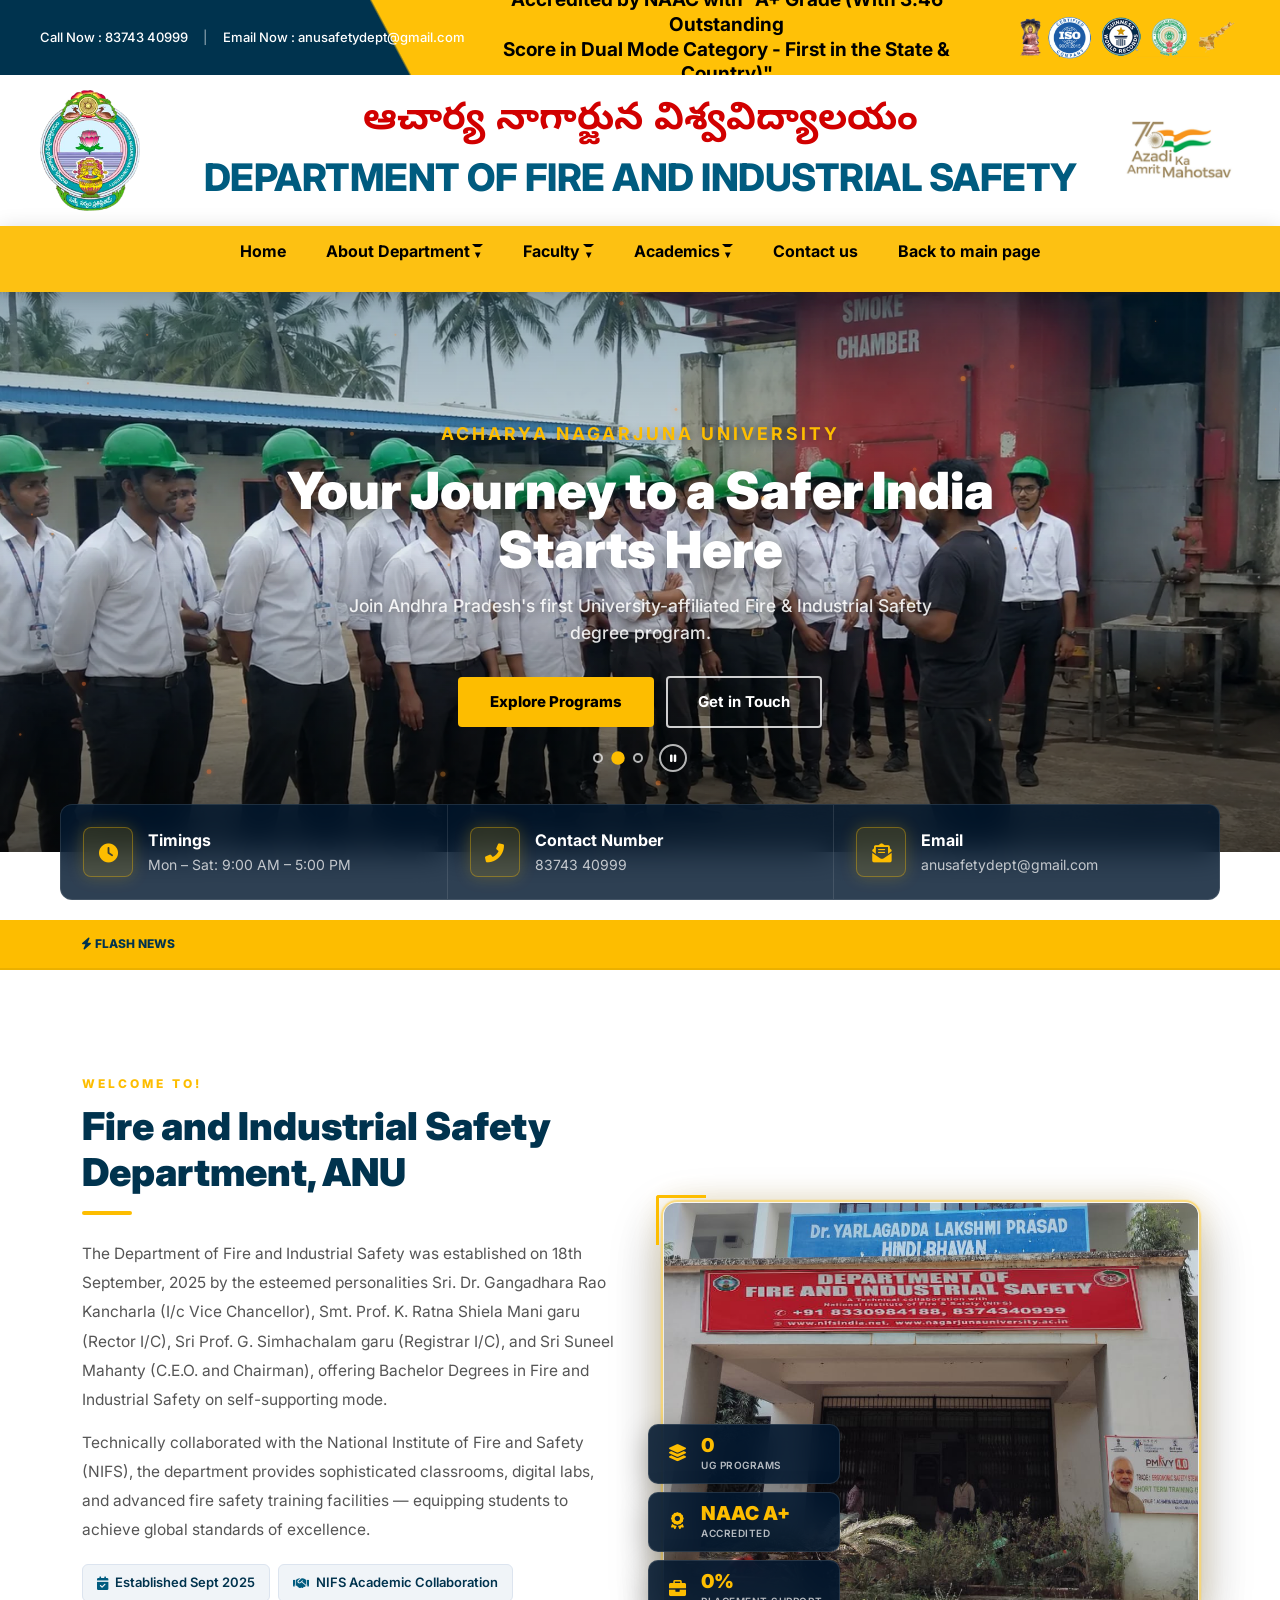
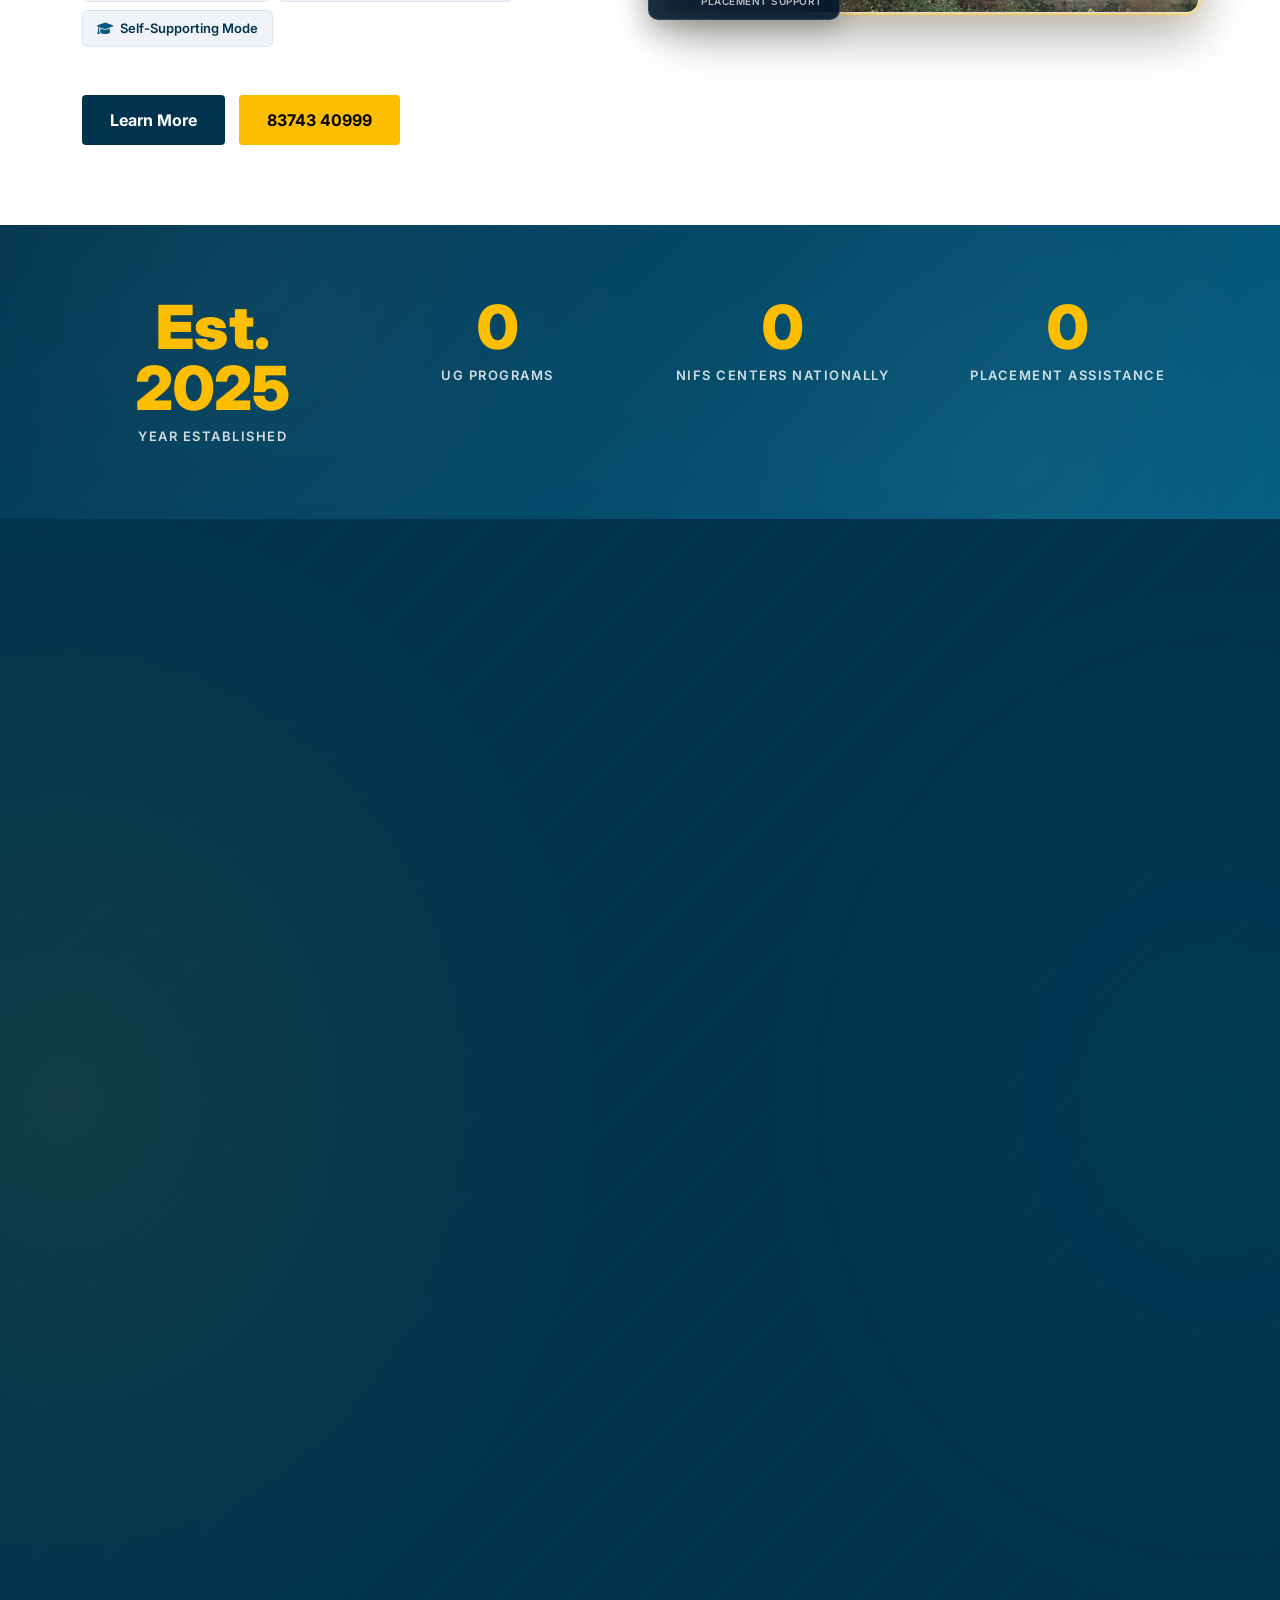
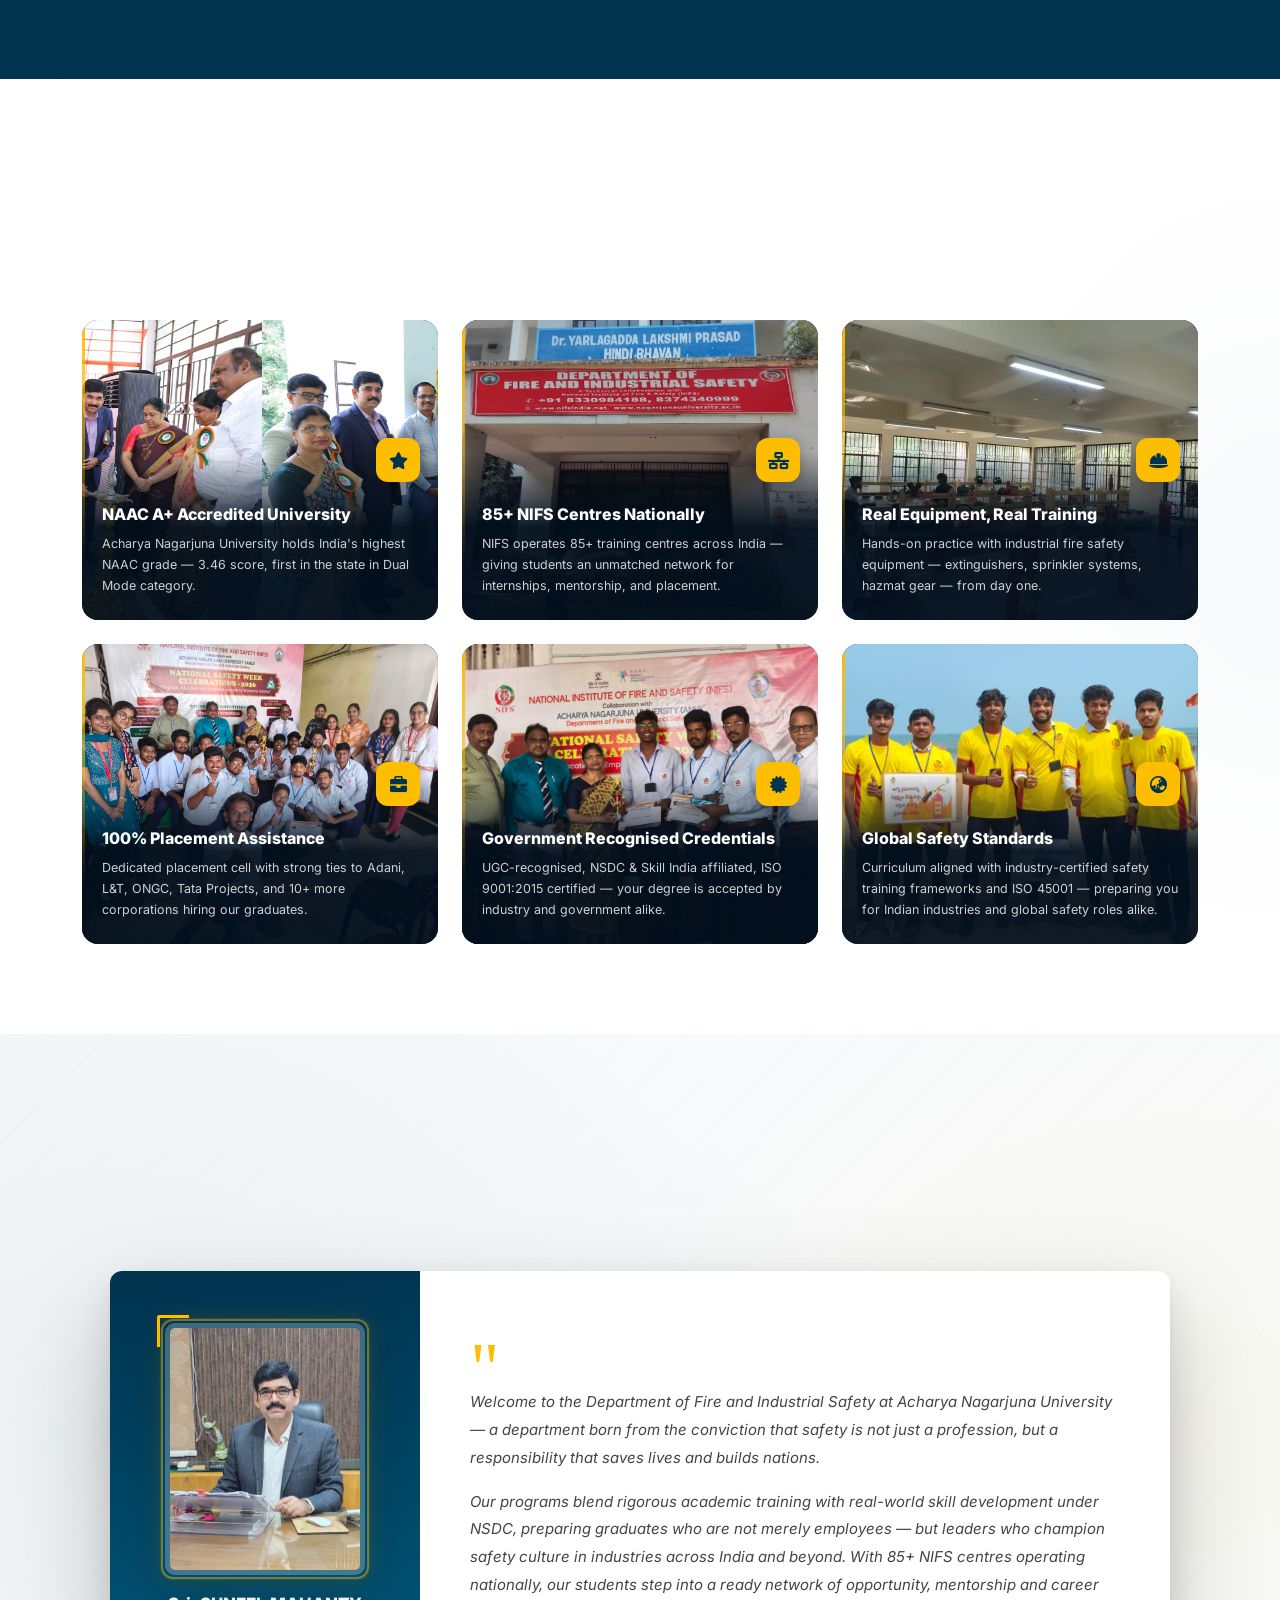
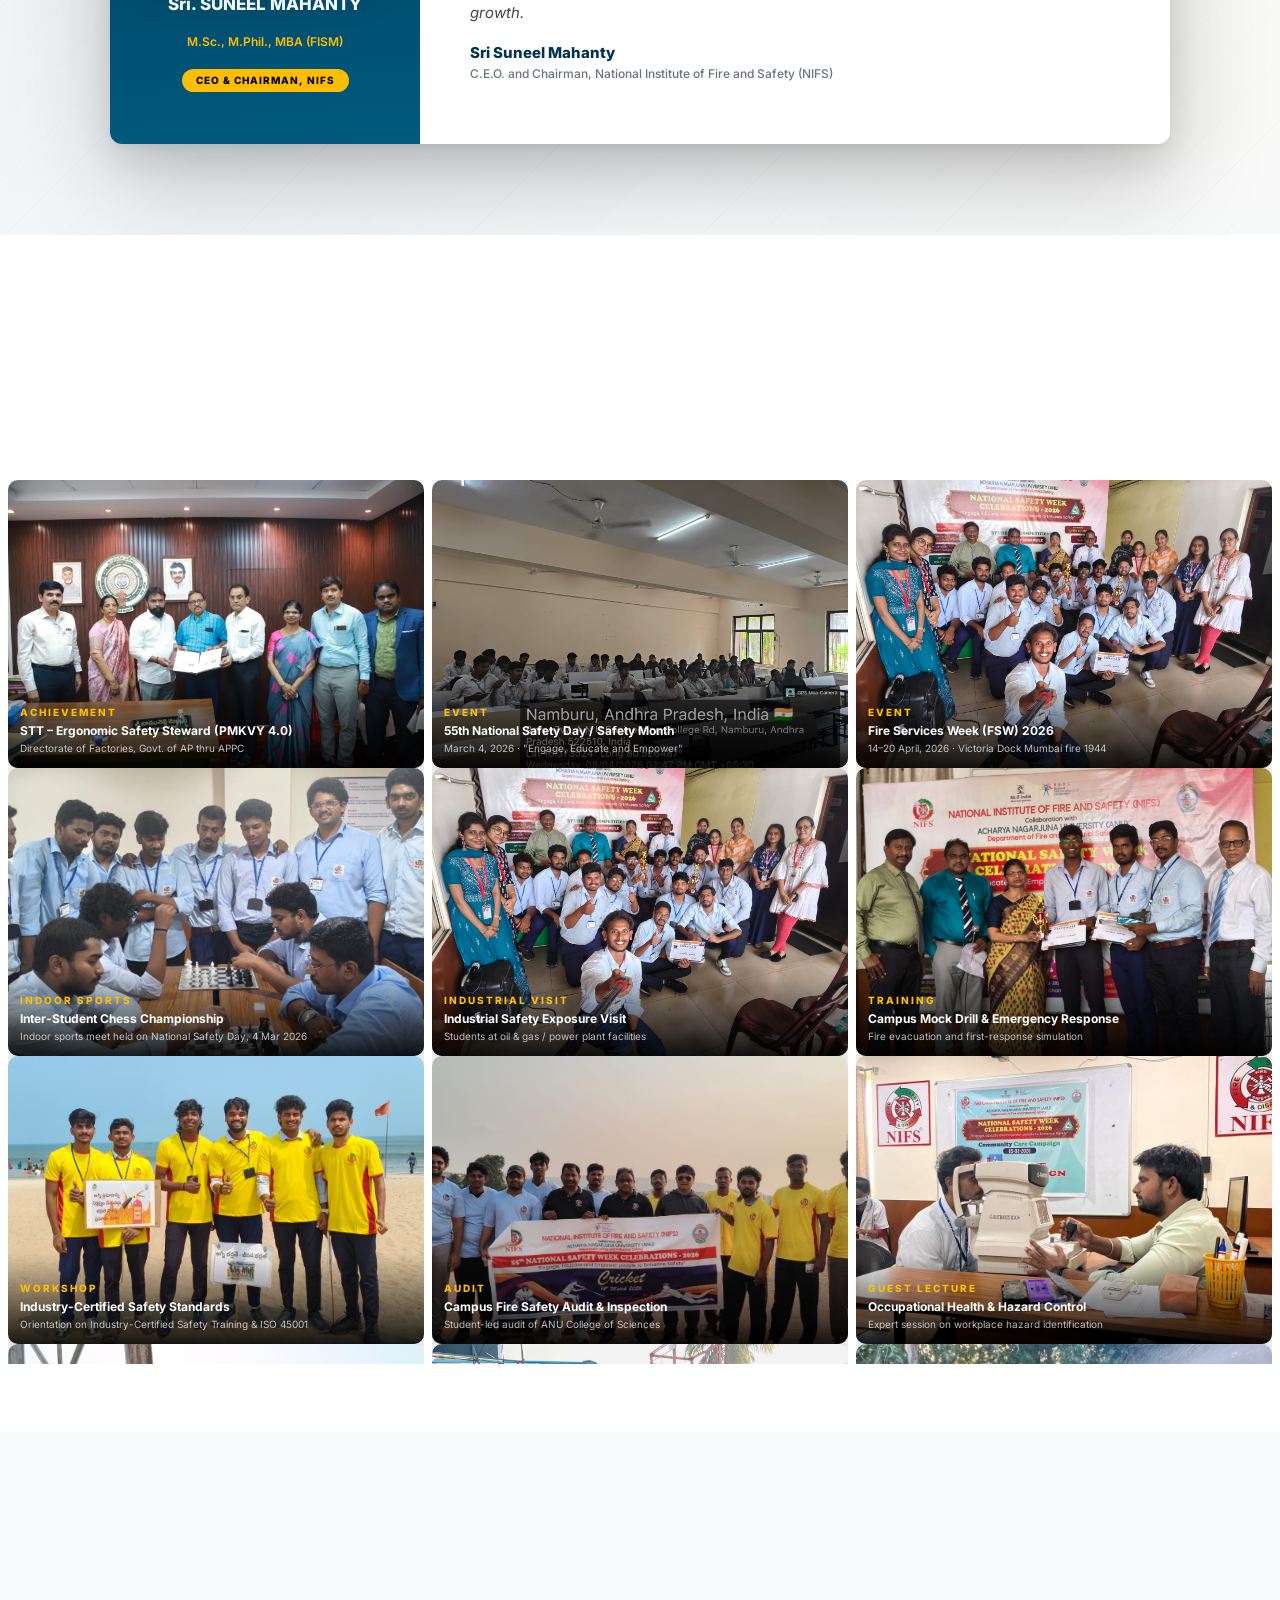
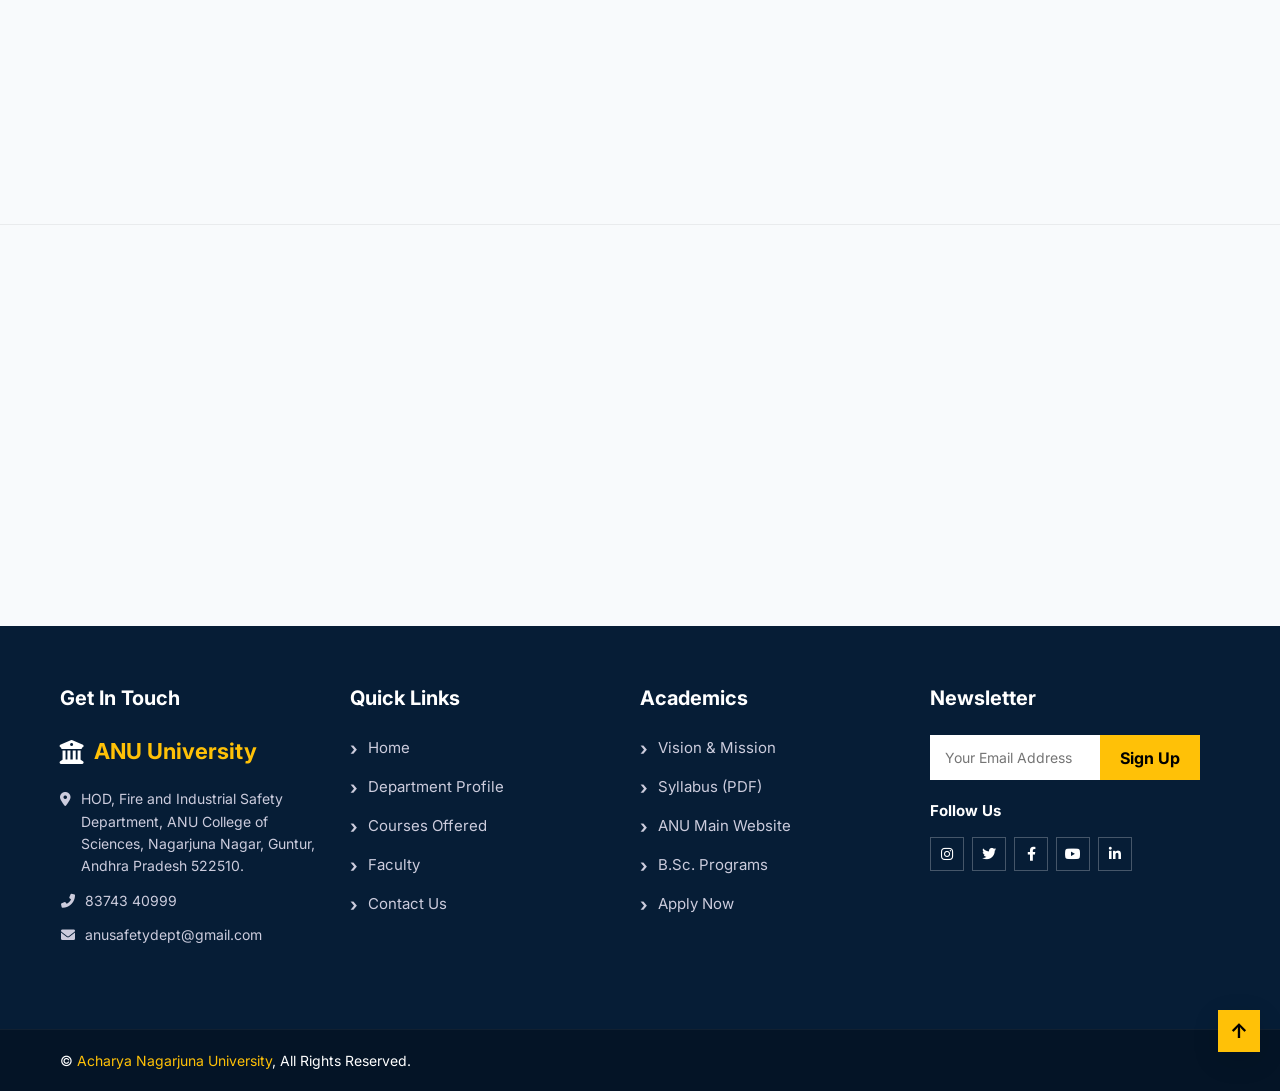
==== commit ac47d821: "fix: reduce whyus card height + remove gallery dead space - whyus-card: aspect-ratio:3/4 → height:30" ====
--- a/index.html
+++ b/index.html
@@ -193,9 +193,8 @@
 
     /* Animated Gallery — 3D scroll-driven grid */
     .gallery-section{padding:90px 0 60px;background:#fff;overflow:hidden}
-    .ag-scroll-wrap{position:relative;width:100%;height:250vh}
+    .ag-scroll-wrap{position:relative;width:100%;overflow:hidden}
     .ag-sticky{
-      position:sticky;top:0;
       height:100vh;width:100%;overflow:hidden;
     }
     .ag-grid{
@@ -344,12 +343,12 @@
     .whyus-section{padding:90px 0;background:#fff;position:relative;overflow:hidden}
     .whyus-section::before{content:'';position:absolute;top:0;right:0;width:45%;height:100%;background:radial-gradient(ellipse 80% 60% at 100% 50%,rgba(0,51,78,.033) 0%,transparent 70%);pointer-events:none}
     .whyus-grid{display:grid;grid-template-columns:repeat(3,1fr);gap:24px;margin-top:52px;position:relative;z-index:1}
-    .whyus-card{border-radius:16px;background:var(--navy);position:relative;overflow:hidden;aspect-ratio:3/4;padding:0;border:none;transition:box-shadow .35s,transform .3s}
+    .whyus-card{border-radius:16px;background:var(--navy);position:relative;overflow:hidden;height:300px;padding:0;border:none;transition:box-shadow .35s,transform .3s}
     .whyus-card::before{content:'';position:absolute;top:0;left:0;width:3px;height:100%;background:linear-gradient(to bottom,var(--yellow) 0%,transparent 80%);z-index:4;transition:box-shadow .35s}
     .whyus-card::after{display:none}
     .whyus-card:hover{box-shadow:0 20px 64px rgba(0,0,0,.28);transform:translateY(-5px)}
     .whyus-card:hover::before{box-shadow:2px 0 18px rgba(253,189,0,.45)}
-    .whyus-icon{position:absolute;right:18px;bottom:156px;z-index:3;width:46px;height:46px;border-radius:12px;background:var(--yellow);color:var(--navy);font-size:18px;display:flex;align-items:center;justify-content:center;box-shadow:0 4px 18px rgba(0,0,0,.32);border:none;margin:0}
+    .whyus-icon{position:absolute;right:18px;bottom:138px;z-index:3;width:44px;height:44px;border-radius:12px;background:var(--yellow);color:var(--navy);font-size:17px;display:flex;align-items:center;justify-content:center;box-shadow:0 4px 18px rgba(0,0,0,.32);border:none;margin:0}
     .whyus-overlay{position:absolute;bottom:0;left:0;right:0;padding:52px 20px 24px;background:linear-gradient(to top,rgba(0,14,28,.93) 55%,transparent);z-index:2}
     .whyus-title{font-size:1rem;font-weight:800;color:#fff;margin-bottom:8px;line-height:1.3}
     .whyus-desc{font-size:12.5px;color:rgba(255,255,255,.8);line-height:1.7}
@@ -361,8 +360,8 @@
       .prog-img-wrap~.prog-icon{margin-top:22px}
       .prog-title{font-size:1.18rem}
       .whyus-grid{grid-template-columns:repeat(2,1fr);gap:14px}
-      .whyus-card{aspect-ratio:auto;min-height:260px}
-      .whyus-icon{bottom:128px;right:14px;width:40px;height:40px;font-size:16px}
+      .whyus-card{height:240px}
+      .whyus-icon{bottom:118px;right:14px;width:38px;height:38px;font-size:15px}
     }
     @media(max-width:480px){
       .whyus-grid{grid-template-columns:1fr}
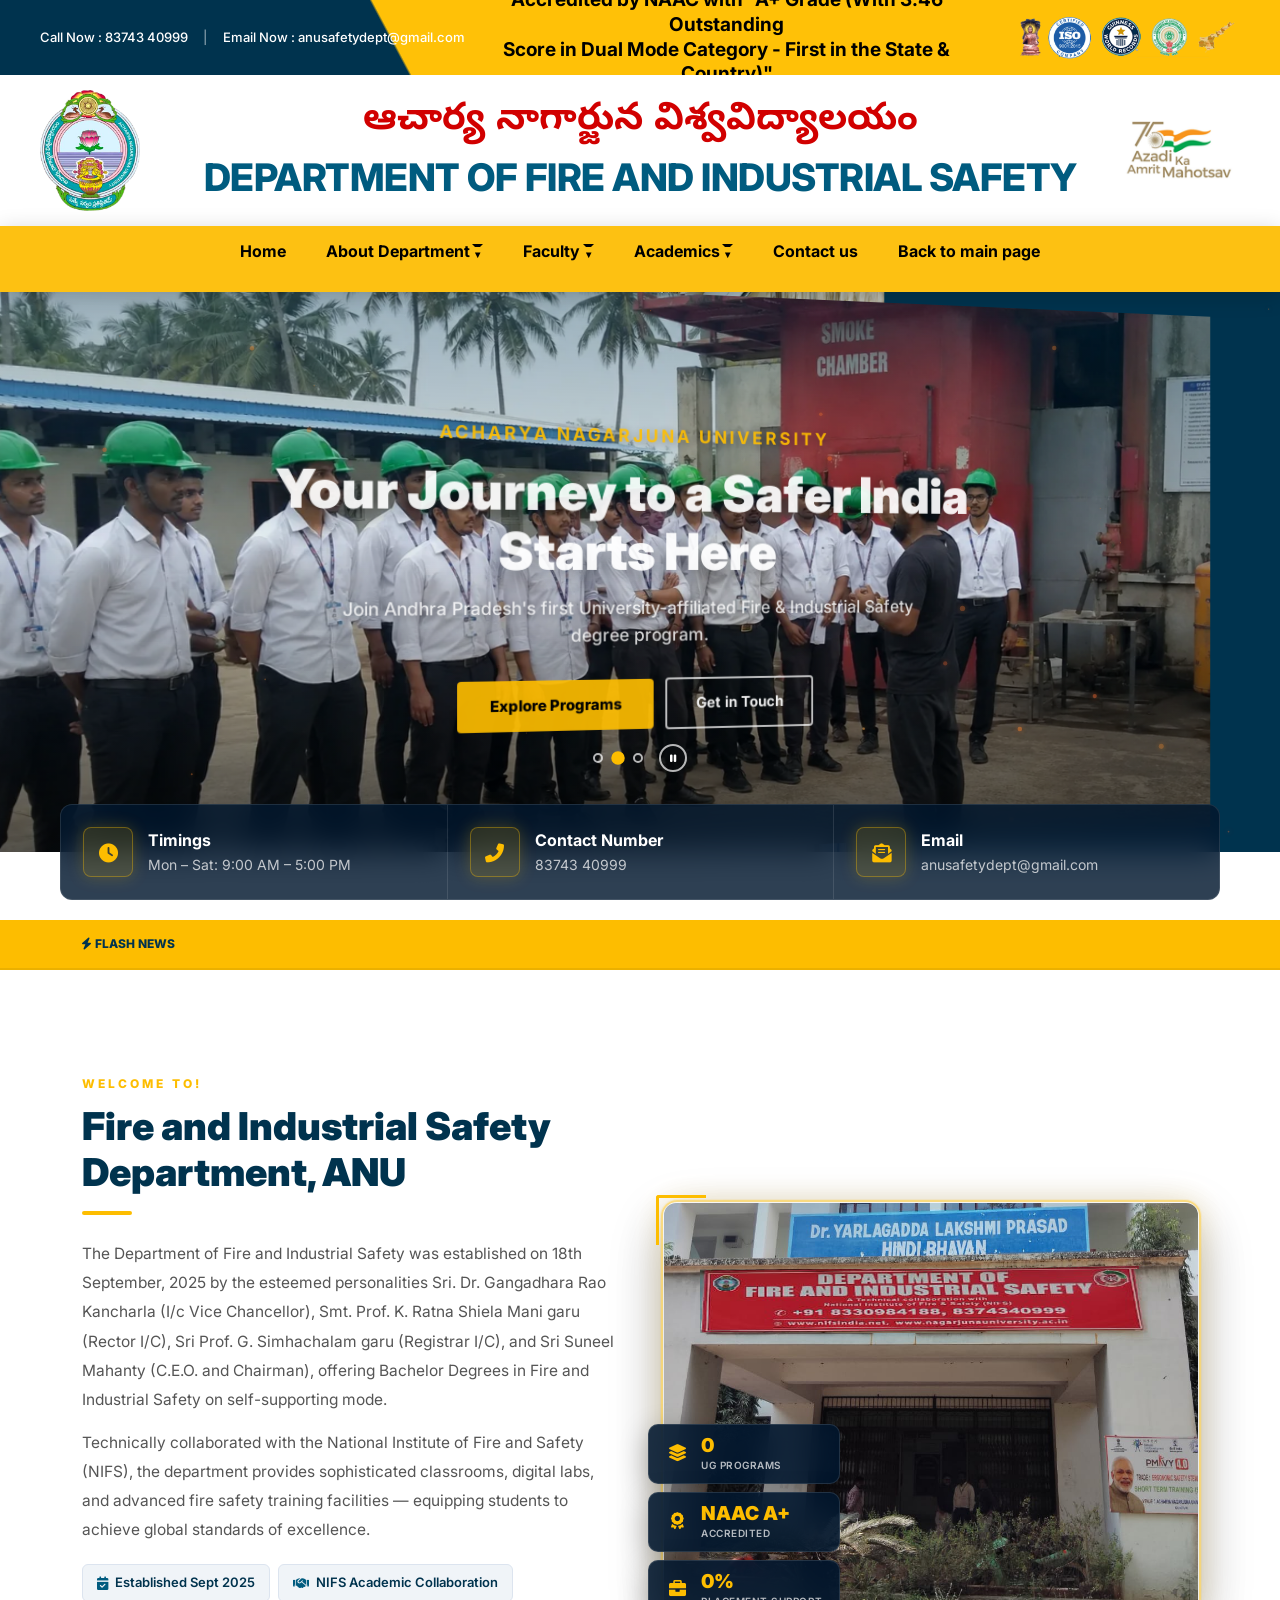
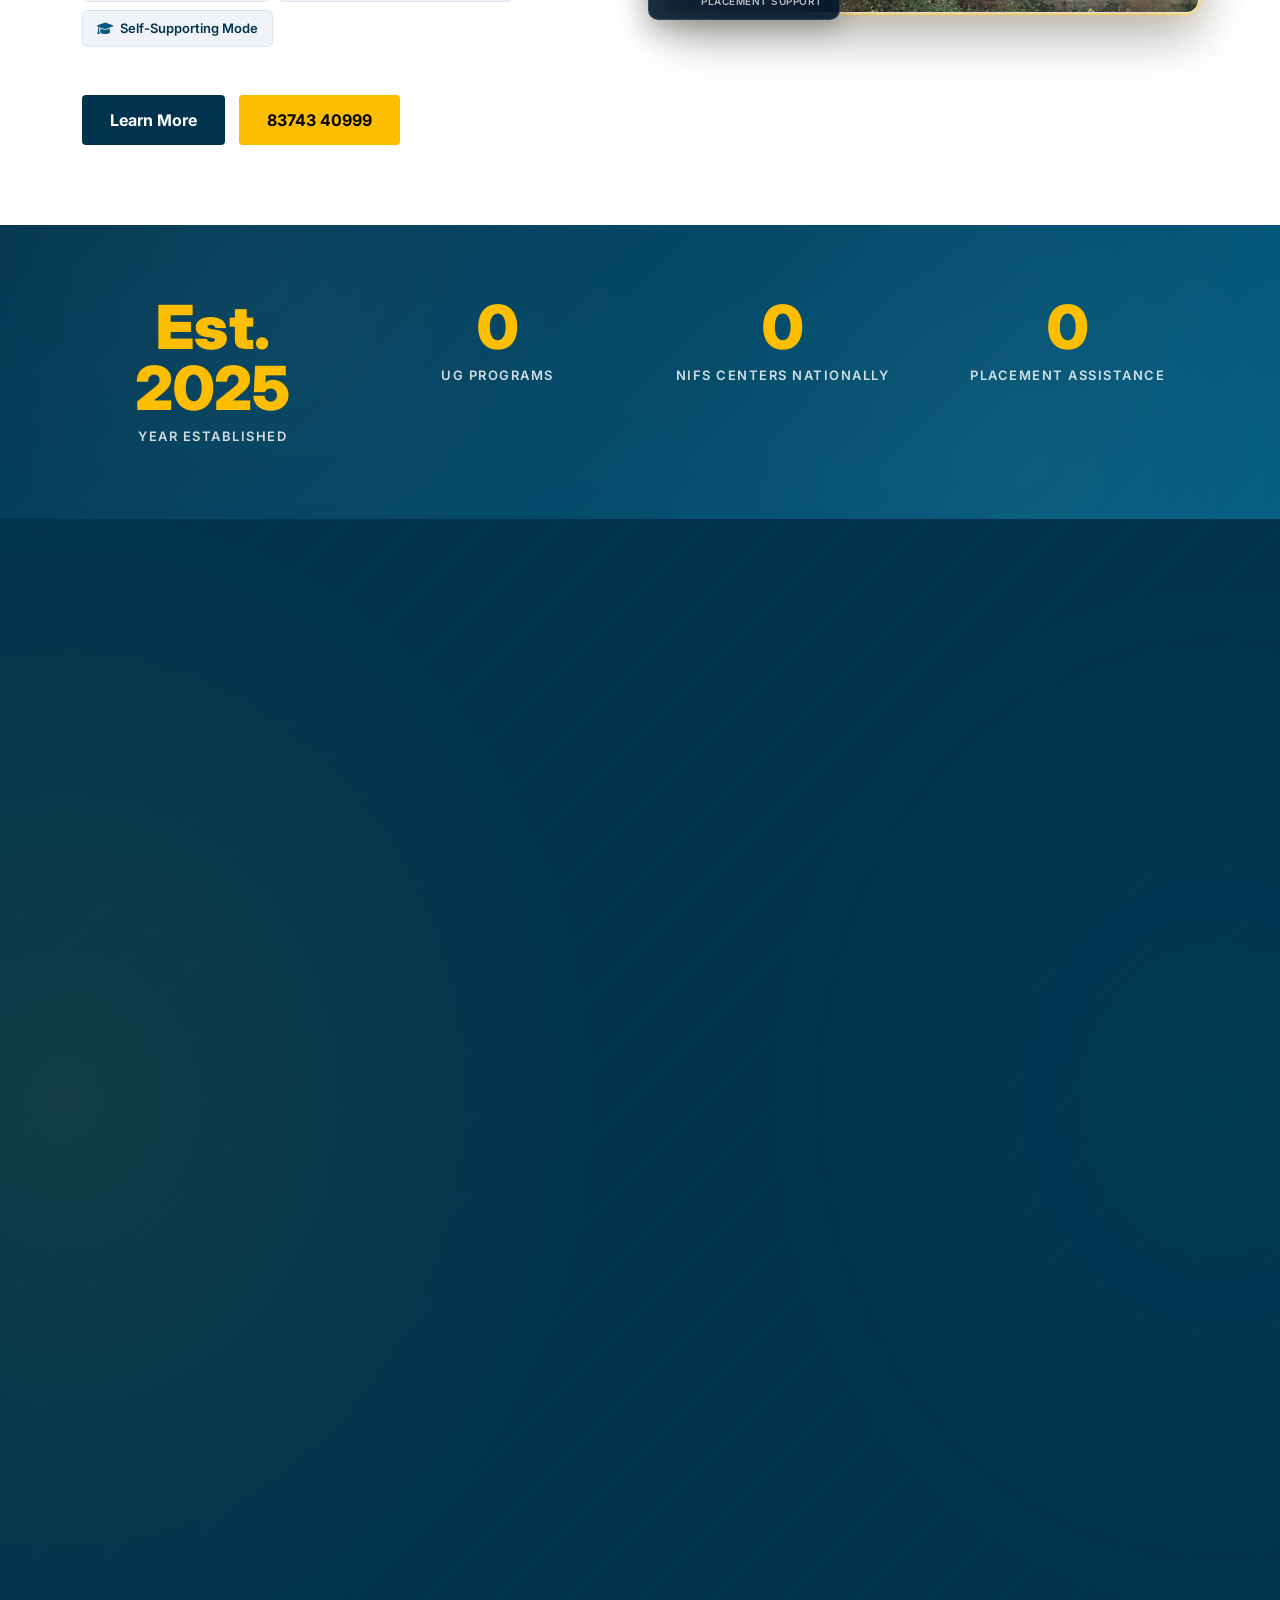
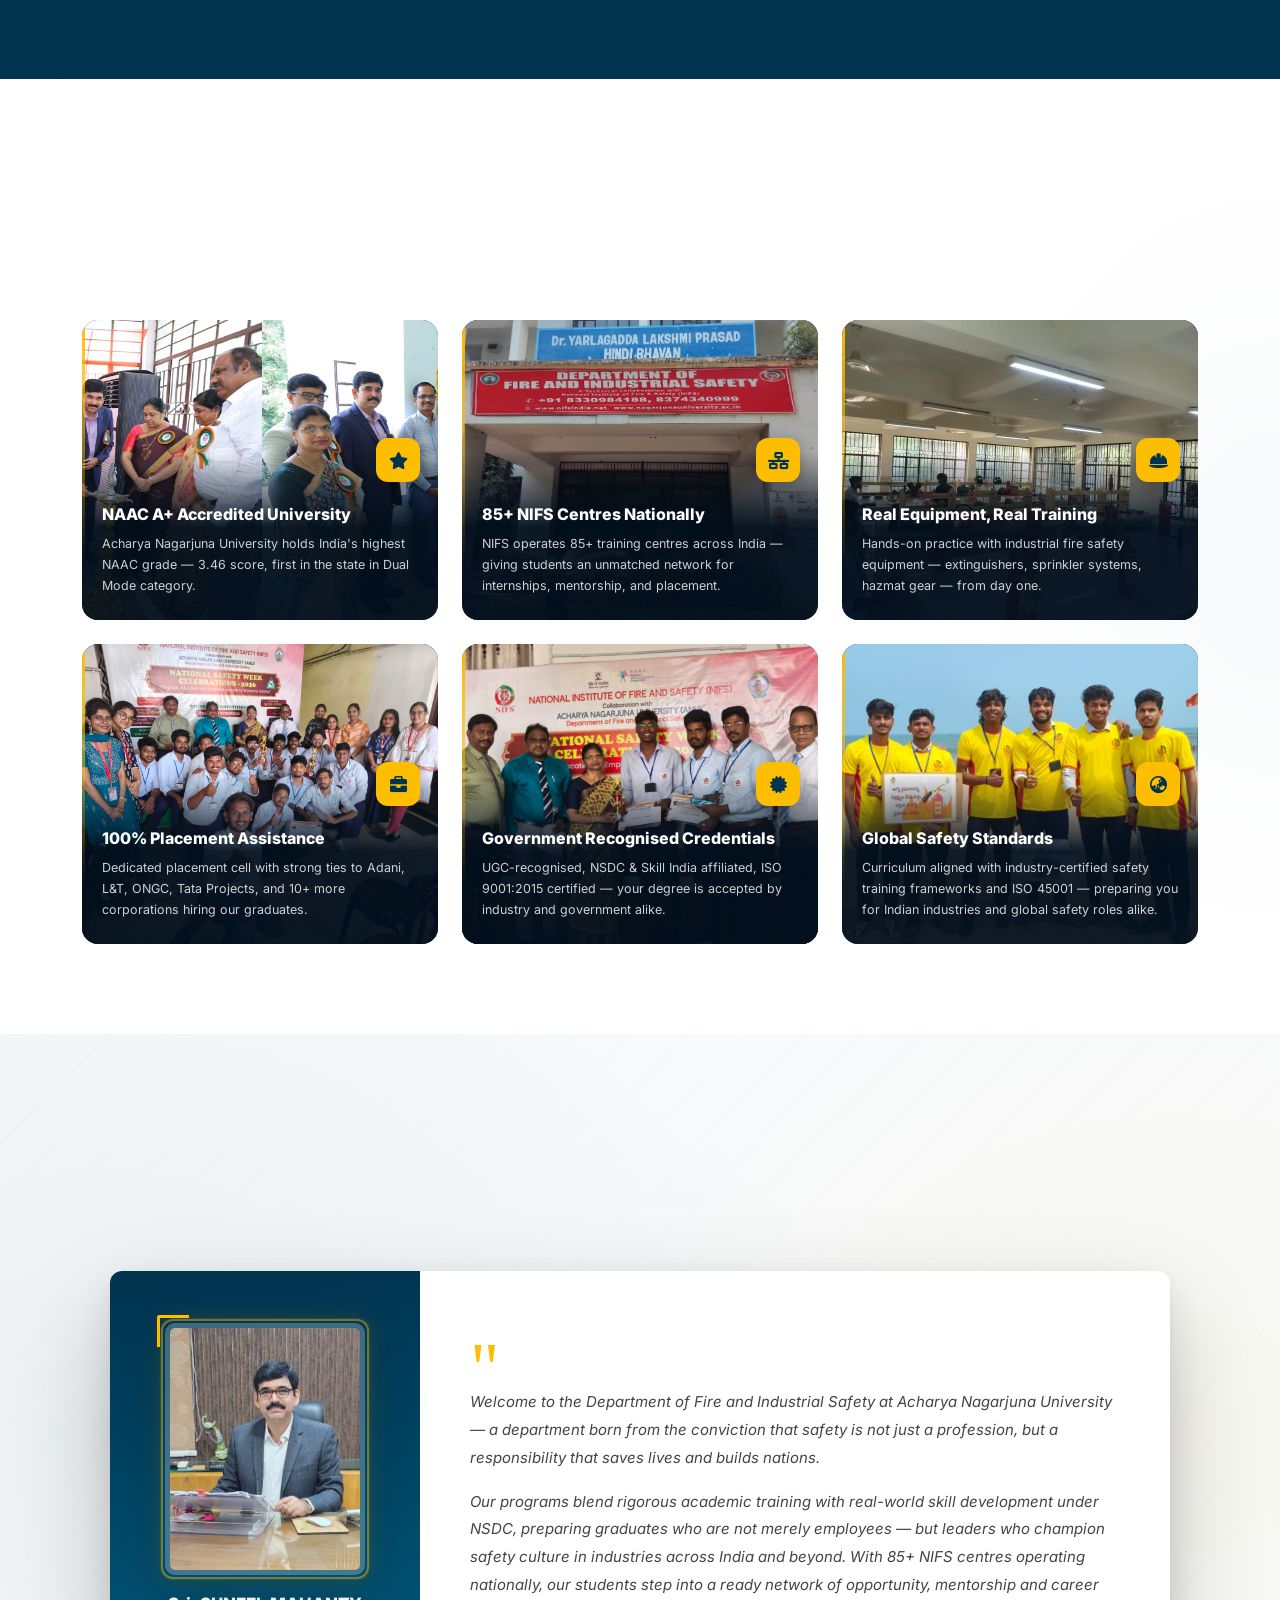
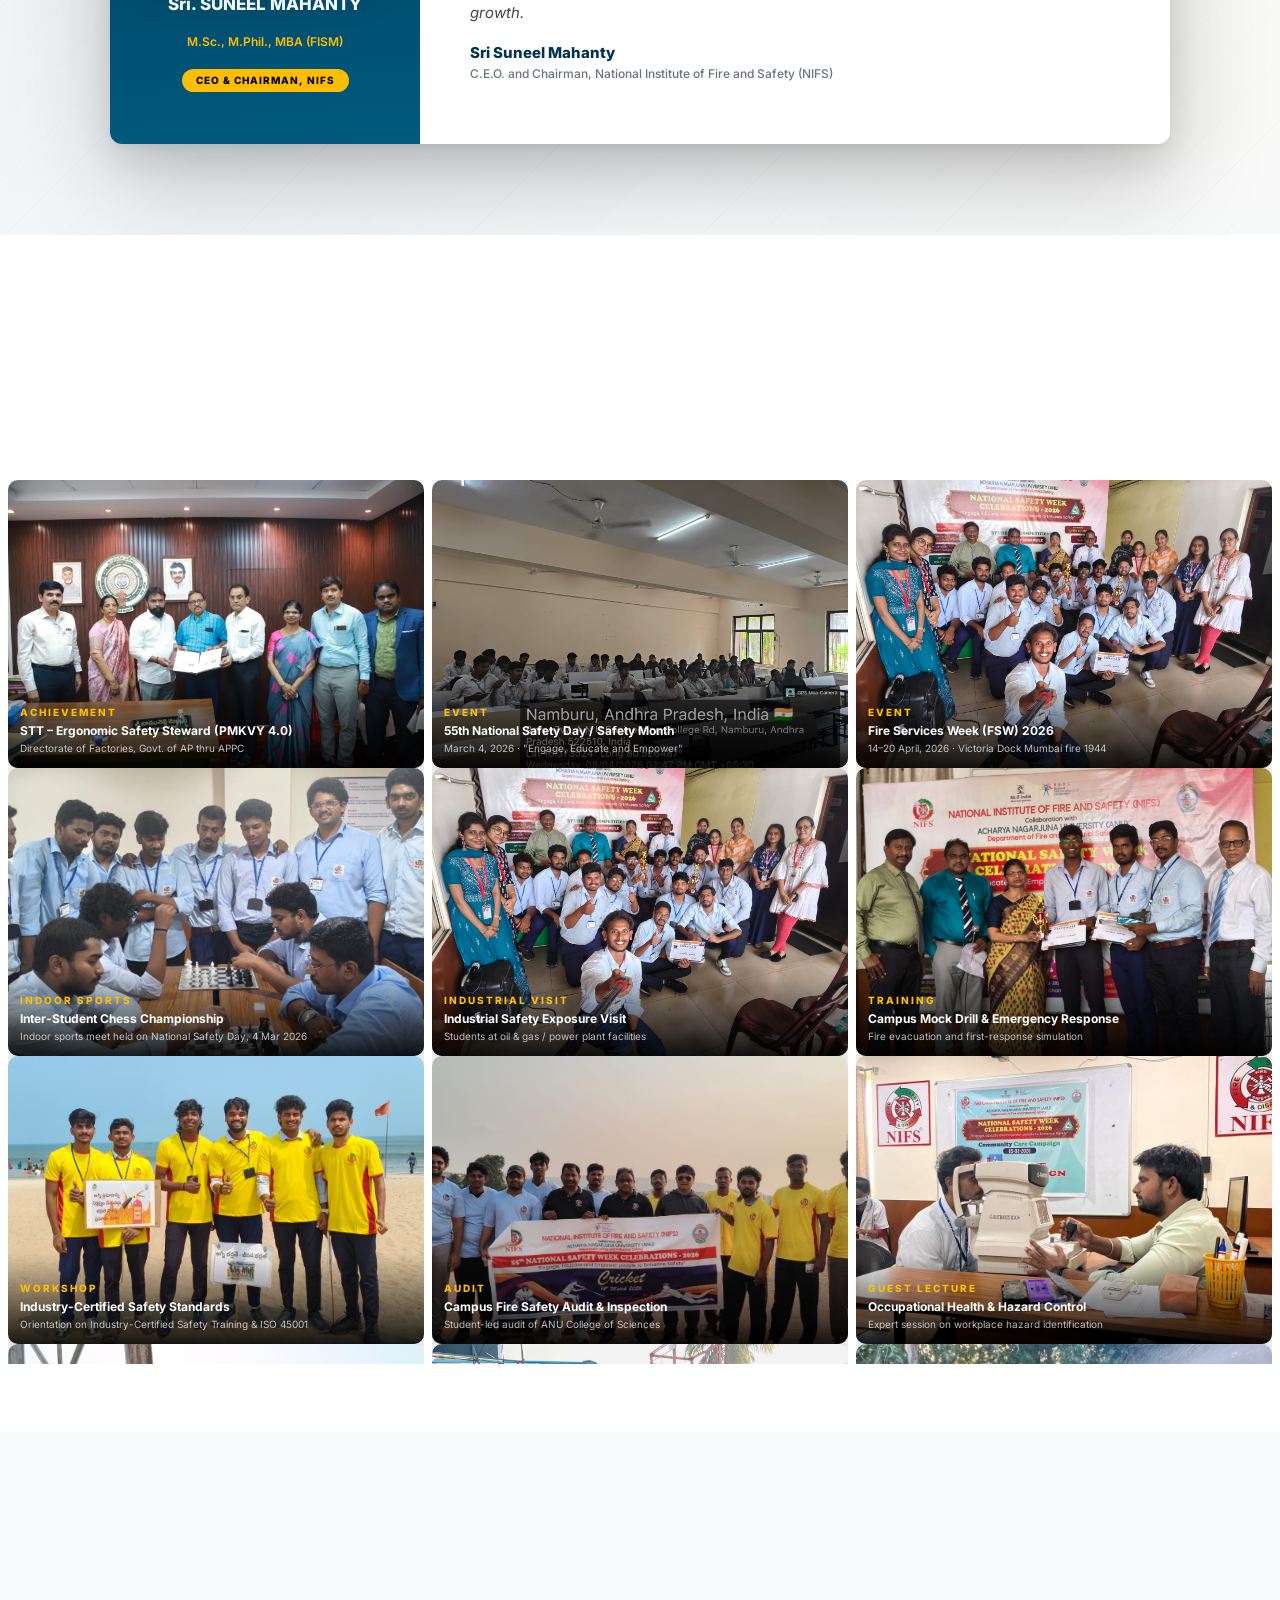
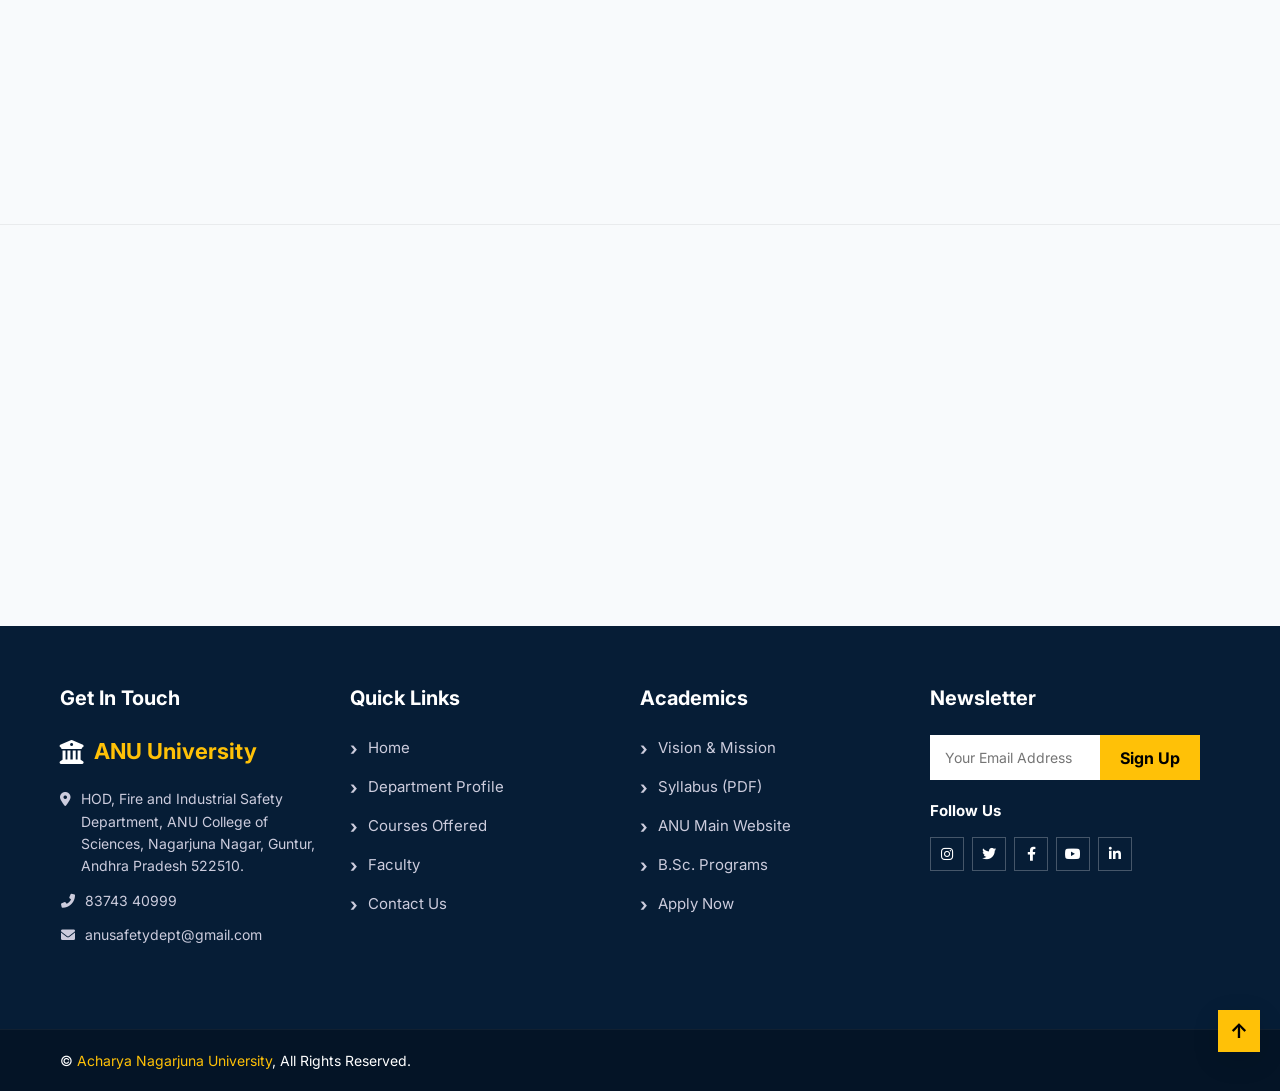
==== commit 553b3969: "fix(mobile): full HAWK audit — 9 mobile issues resolved CRITICAL: - Hero CTA buttons now stack verti" ====
--- a/index.html
+++ b/index.html
@@ -69,6 +69,11 @@
     @media(max-width:480px){
       .hero-viewport{height:360px}
       .hero-content{bottom:76px}
+      /* Stack hero CTA buttons vertically on small phones */
+      .hero-content>div{display:flex;flex-direction:column;align-items:center;gap:8px}
+      .btn-hero-primary,.btn-hero-outline{width:220px;text-align:center;box-sizing:border-box}
+      /* Larger tap area for slide dots */
+      .hero-dot{width:14px;height:14px;padding:8px;box-sizing:content-box}
     }
 
     /* Info cards — glassmorphism float strip */
@@ -99,6 +104,7 @@
 
     /* Flash news — margin clears the glassmorphism cards floating 50% below hero (96px / 2 + 20px gap) */
     .flash-bar{background:var(--yellow);padding:12px 0;border-bottom:2px solid rgba(0,0,0,.07);margin-top:68px}
+    @media(max-width:768px){.flash-bar{margin-top:0}}
     .flash-label{font-weight:800;font-size:12px;text-transform:uppercase;color:var(--navy);white-space:nowrap;margin-right:18px}
     .flash-scroller{flex:1;overflow:hidden}
     .flash-text{display:inline-block;font-weight:600;color:#000;padding-left:100%;animation:marquee 28s linear infinite;white-space:nowrap}
@@ -489,20 +495,22 @@
       /* Program card text */
       .prog-sub{font-size:12px}
       .prog-features li{font-size:13px}
-      .btn-prog{font-size:12.5px;padding:10px 20px}
-      .btn-prog-ghost{font-size:12.5px;padding:9px 16px}
+      .btn-prog{font-size:12.5px;padding:12px 20px;min-height:44px}
+      .btn-prog-ghost{font-size:12.5px;padding:12px 16px;min-height:44px}
     }
 
     /* Small phones ≤480px */
     @media(max-width:480px){
+      /* Hide long NAAC accreditation text on small phones — top banner stays compact */
+      .accreditation-box{display:none}
       /* Hero buttons — slightly smaller padding */
       .btn-hero-primary,.btn-hero-outline{padding:11px 22px;font-size:13.5px}
       /* Welcome stat cluster — stack to single column on tiny screens */
       .ws-stat{min-width:100%}
       /* Why Choose Us — single column */
-      .whyus-card{min-height:280px}
+      .whyus-card{height:280px}
       .whyus-overlay{padding:48px 18px 22px}
-      .whyus-icon{bottom:138px}
+      .whyus-icon{bottom:134px}
       /* Program image — slightly shorter */
       .prog-img-wrap{height:170px}
     }
--- a/css/premium.css
+++ b/css/premium.css
@@ -364,6 +364,12 @@
   .dropdown-menu{position:static;box-shadow:none;border-top:none;border-left:4px solid var(--navy);border-radius:0;margin-left:20px;background:#fff9e6}
   .nav-item.dropdown.active .dropdown-menu{display:block}
   .footer-column{min-width:100%;padding-right:0}
+  /* Newsletter form — stack input above button on mobile */
+  .newsletter-form{flex-direction:column}
+  .newsletter-form input{border-radius:4px 4px 0 0;width:100%}
+  .newsletter-form button{padding:12px 20px;border-radius:0 0 4px 4px;width:100%}
+  /* Social icons — meet 44px touch target */
+  .social-icon{width:44px;height:44px;font-size:16px}
   .page-hero{height:200px}
   .page-hero h1{font-size:1.4rem}
   /* compact state is disabled on mobile to avoid double-compact issue */
